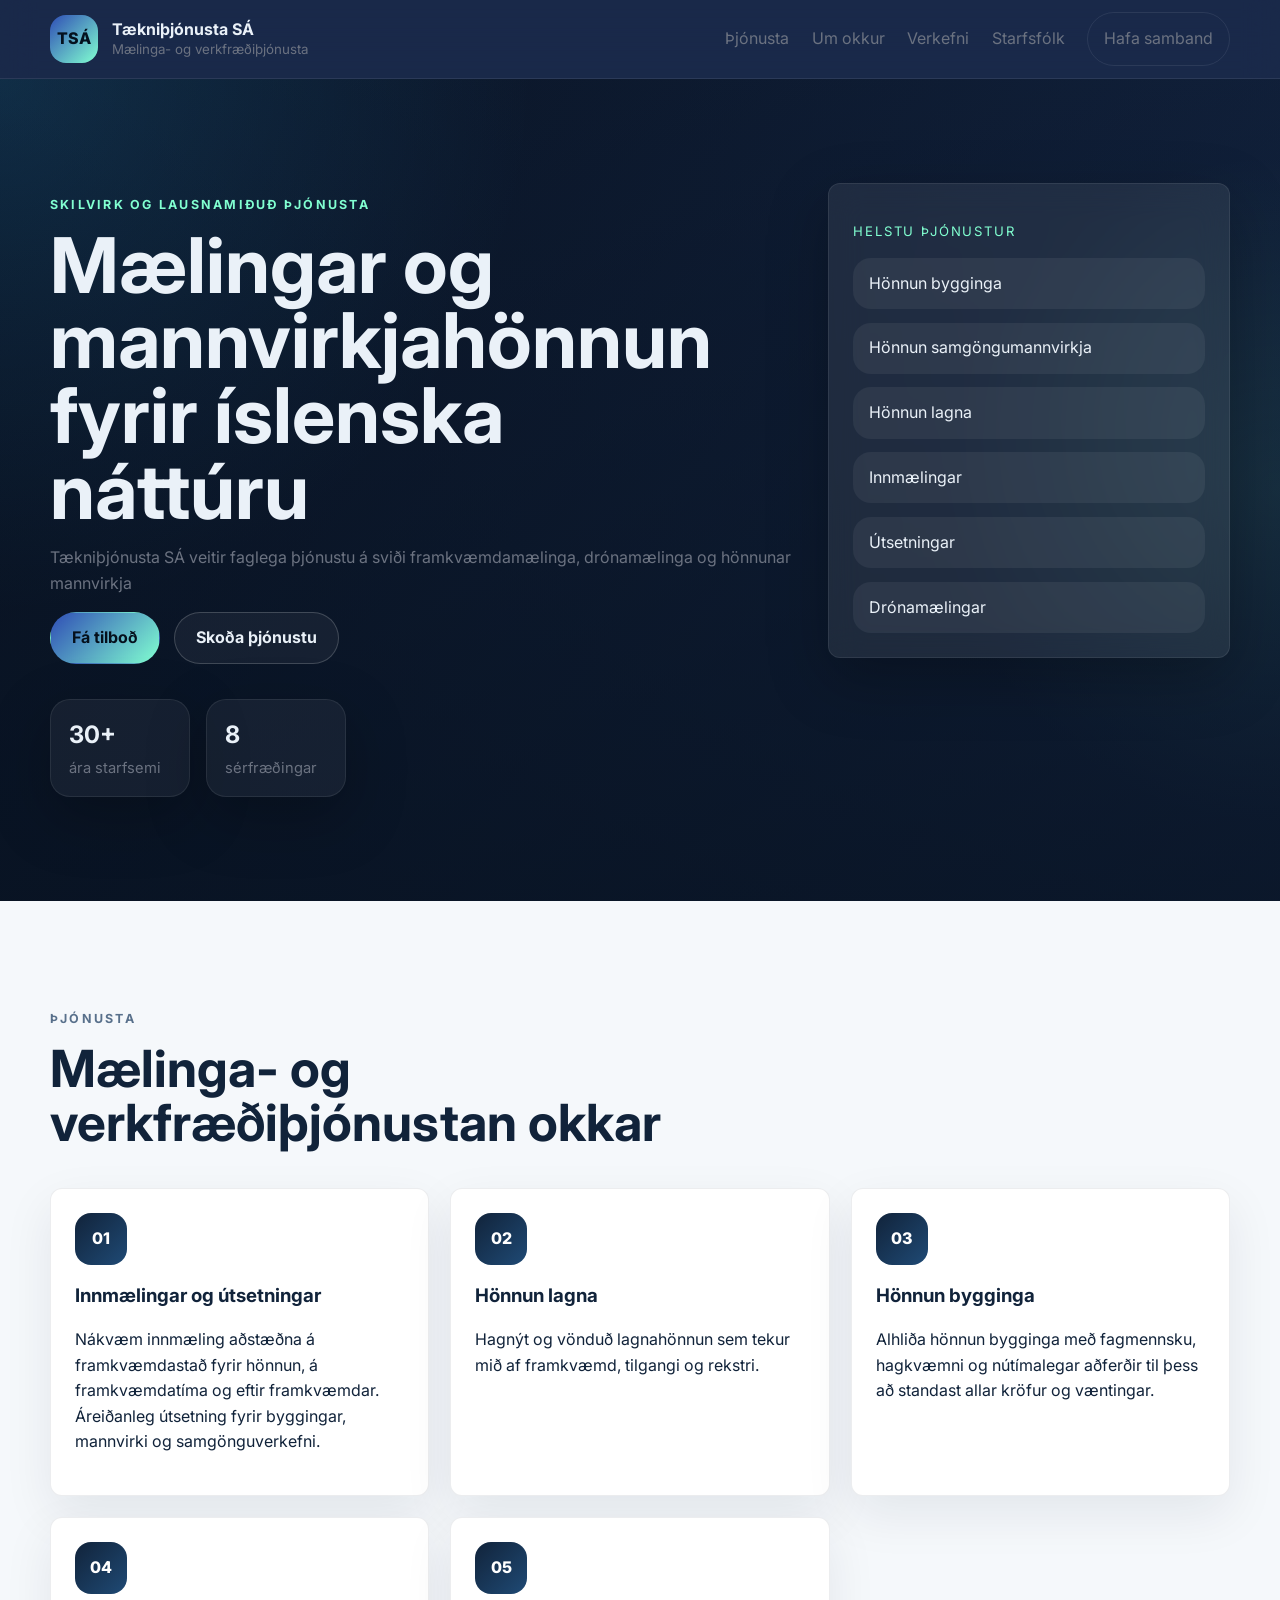
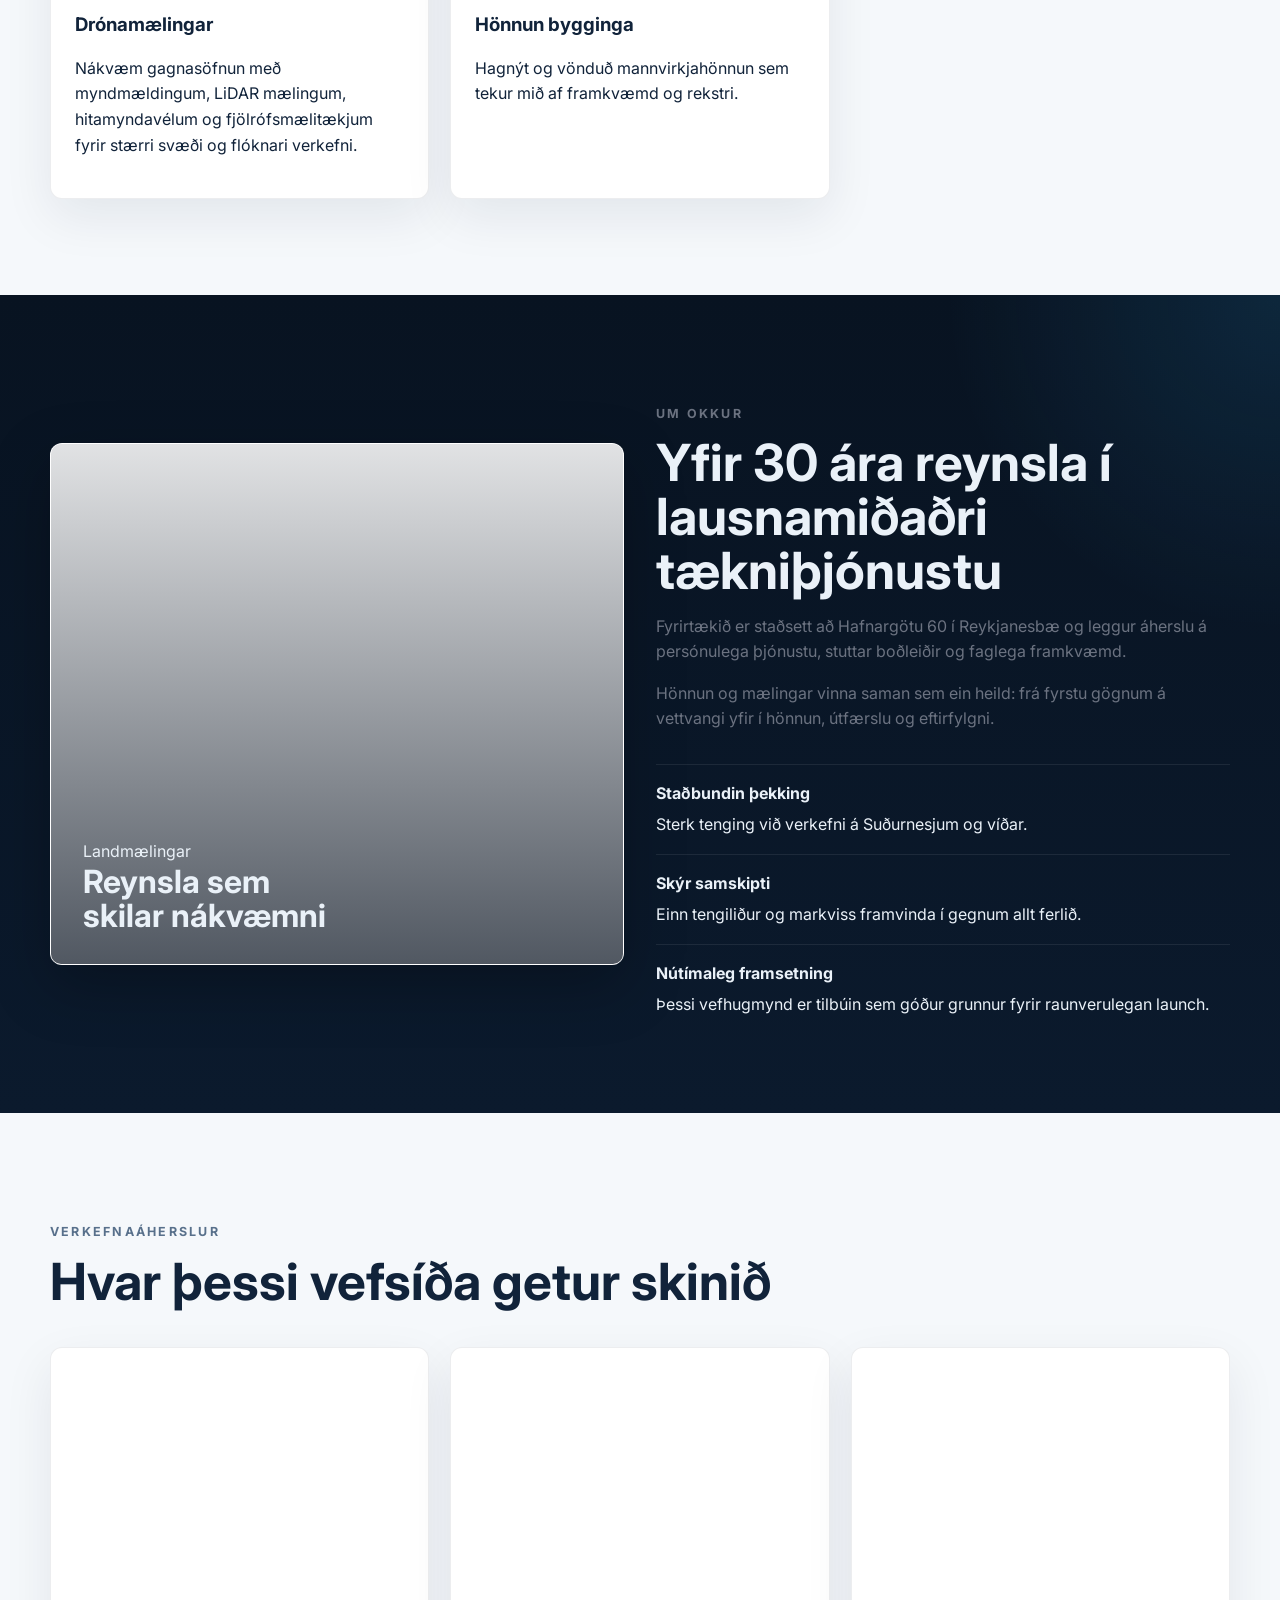
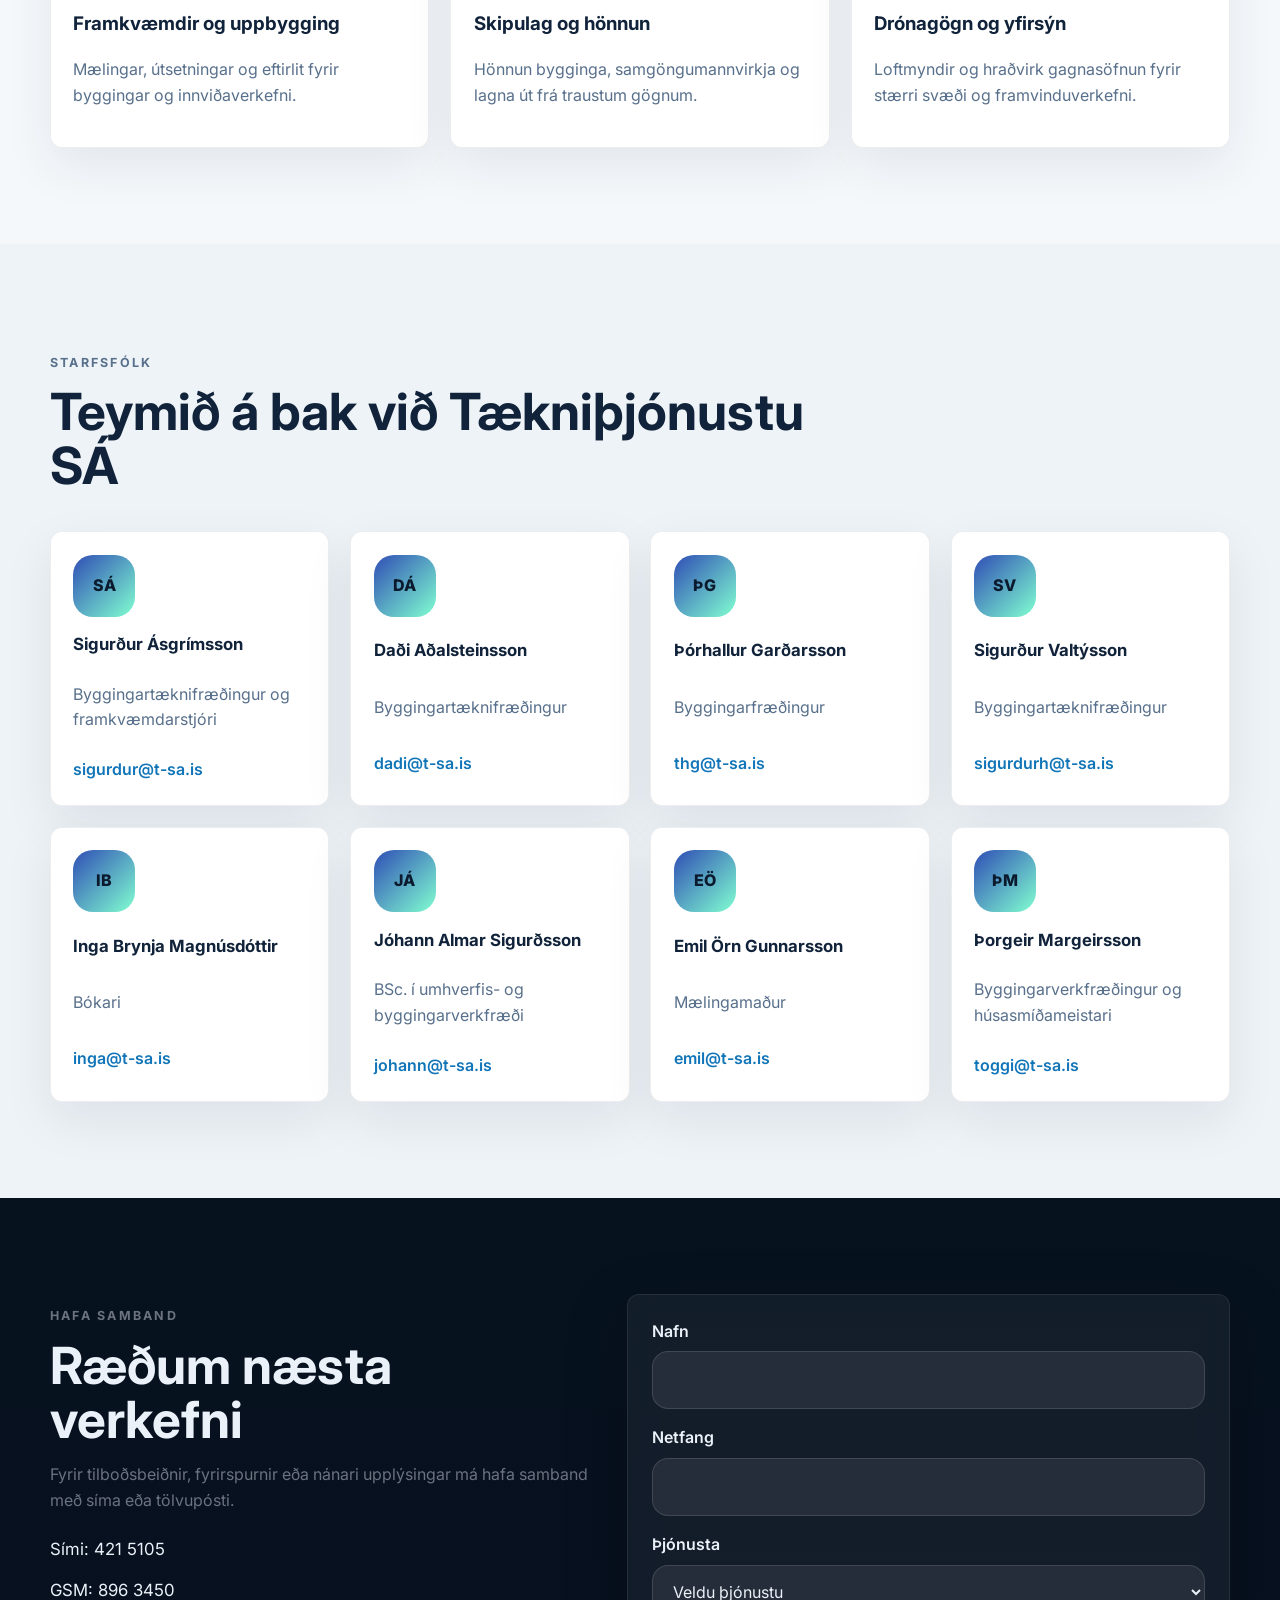
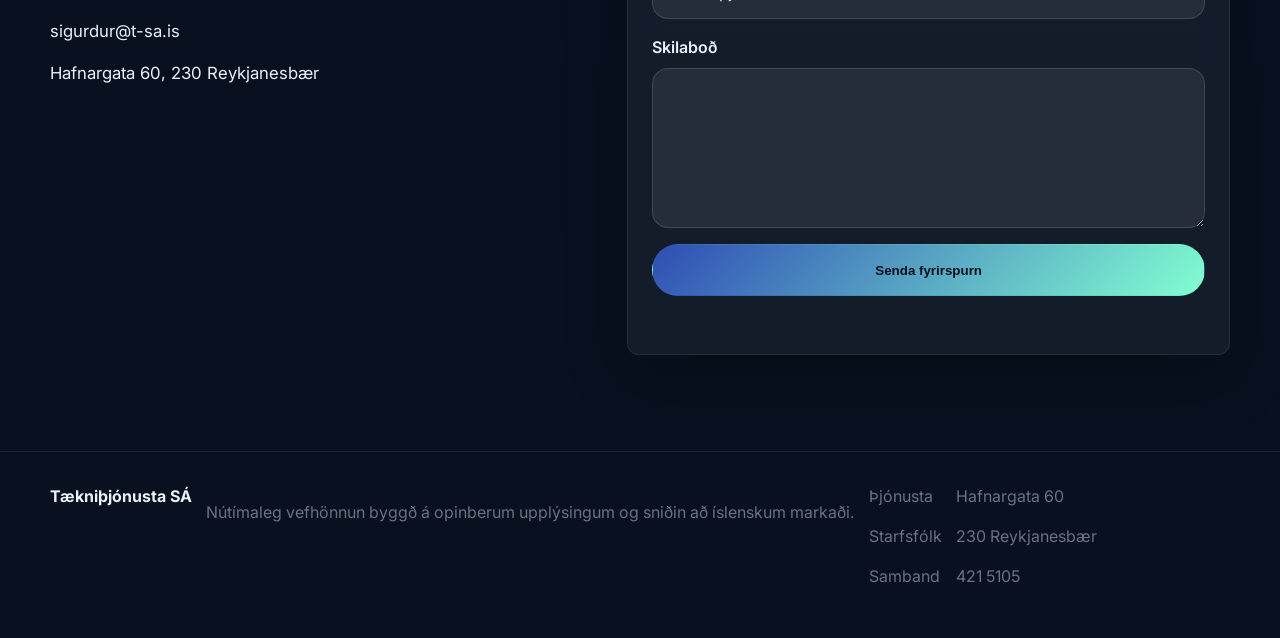
==== index.html @ 2b0d9938 "Add files via upload" ====
<!DOCTYPE html>
<html lang="is">
<head>
  <meta charset="UTF-8" />
  <meta name="viewport" content="width=device-width, initial-scale=1.0" />
  <meta name="description" content="Tækniþjónusta SÁ - Mælingar, hönnun mannvirkja og lausnamiðuð verkfræðiþjónusta í Reykjanesbæ." />
  <title>Tækniþjónusta SÁ | Mælingar og verkfræði</title>
  <link rel="preconnect" href="https://fonts.googleapis.com" />
  <link rel="preconnect" href="https://fonts.gstatic.com" crossorigin />
  <link href="https://fonts.googleapis.com/css2?family=Inter:wght@400;500;600;700;800&display=swap" rel="stylesheet" />
  <link rel="stylesheet" href="styles.css" />
</head>
<body>
  <header class="site-header" id="top">
    <div class="container nav-wrapper">
      <a href="#top" class="brand" aria-label="Tækniþjónusta SÁ heim">
        <span class="brand-mark">TSÁ</span>
        <span class="brand-text">
          <strong>Tækniþjónusta SÁ</strong>
          <small>Mælinga- og verkfræðiþjónusta</small>
        </span>
      </a>

      <button class="nav-toggle" id="navToggle" aria-label="Opna valmynd" aria-expanded="false">
        <span></span><span></span><span></span>
      </button>

      <nav class="site-nav" id="siteNav">
        <a href="#services">Þjónusta</a>
        <a href="#about">Um okkur</a>
        <a href="#projects">Verkefni</a>
        <a href="#team">Starfsfólk</a>
        <a href="#contact" class="nav-cta">Hafa samband</a>
      </nav>
    </div>
  </header>

  <main>
    <section class="hero">
      <div class="hero-overlay"></div>
      <div class="container hero-grid">
        <div class="hero-content reveal">
          <p class="eyebrow">Skilvirk og lausnamiðuð þjónusta</p>
          <h1>Mælingar og mannvirkjahönnun fyrir íslenska náttúru</h1>
          <p class="hero-text">
            Tækniþjónusta SÁ veitir faglega þjónustu á sviði framkvæmdamælinga,
            drónamælinga og hönnunar mannvirkja
          </p>
          <div class="hero-actions">
            <a href="#contact" class="btn btn-primary">Fá tilboð</a>
            <a href="#services" class="btn btn-secondary">Skoða þjónustu</a>
          </div>
          <div class="hero-stats">
            <article>
              <strong>30+</strong>
              <span>ára starfsemi</span>
            </article>
            <article>
              <strong>8</strong>
              <span>sérfræðingar</span>
            </article>
          </div>
        </div>

        <aside class="hero-panel reveal delay-1">
          <div class="glass-card">
            <p class="panel-label">Helstu þjónustur</p>
            <ul class="service-bullets">
              <li>Hönnun bygginga</li>
              <li>Hönnun samgöngumannvirkja</li>
              <li>Hönnun lagna</li>
              <li>Innmælingar</li>
              <li>Útsetningar</li>
              <li>Drónamælingar</li>
            </ul>
          </div>
        </aside>
      </div>
    </section>

    <section class="section section-light" id="services">
      <div class="container">
        <div class="section-heading reveal">
          <p class="eyebrow">Þjónusta</p>
          <h2>Mælinga- og verkfræðiþjónustan okkar</h2>
        </div>

        <div class="services-grid">
          <article class="card reveal">
            <div class="card-icon">01</div>
            <h3>Innmælingar og útsetningar</h3>
            <p>
              Nákvæm innmæling aðstæðna á framkvæmdastað fyrir hönnun, á framkvæmdatíma og eftir framkvæmdar. 
              Áreiðanleg útsetning fyrir byggingar, mannvirki og samgönguverkefni.
            </p>
          </article>
          <article class="card reveal delay-1">
            <div class="card-icon">02</div>
            <h3>Hönnun lagna</h3>
            <p>
              Hagnýt og vönduð lagnahönnun sem tekur mið af framkvæmd, tilgangi og rekstri. 
            </p>
          </article>
          <article class="card reveal delay-2">
            <div class="card-icon">03</div>
            <h3>Hönnun bygginga</h3>
            <p>
              Alhliða hönnun bygginga með fagmennsku, hagkvæmni og nútímalegar aðferðir til þess að standast allar kröfur og væntingar.
            </p>
          </article>
          <article class="card reveal">
            <div class="card-icon">04</div>
            <h3>Drónamælingar</h3>
            <p>
              Nákvæm gagnasöfnun með myndmældingum, LiDAR mælingum, hitamyndavélum og fjölrófsmælitækjum fyrir stærri svæði og flóknari verkefni.
            </p>
          </article>
          <article class="card reveal delay-1">
            <div class="card-icon">05</div>
            <h3>Hönnun bygginga</h3>
            <p>
              Hagnýt og vönduð mannvirkjahönnun sem tekur mið af framkvæmd og rekstri.
            </p>
          </article>
          
        </div>
      </div>
    </section>

    <section class="section section-dark" id="about">
      <div class="container two-col">
        <div class="media-card reveal">
          <div class="image-placeholder image-a">
            <div>
              <span>Landmælingar</span>
              <strong>Reynsla sem skilar nákvæmni</strong>
            </div>
          </div>
        </div>
        <div class="content-block reveal delay-1">
          <p class="eyebrow">Um okkur</p>
          <h2>Yfir 30 ára reynsla í lausnamiðaðri tækniþjónustu</h2>
          <p>
            Fyrirtækið er staðsett að Hafnargötu 60 í Reykjanesbæ og leggur áherslu á
            persónulega þjónustu, stuttar boðleiðir og faglega framkvæmd.
          </p>
          <p>
            Hönnun og mælingar vinna saman sem ein heild: frá fyrstu gögnum á vettvangi
            yfir í hönnun, útfærslu og eftirfylgni.
          </p>
          <div class="feature-list">
            <div>
              <strong>Staðbundin þekking</strong>
              <span>Sterk tenging við verkefni á Suðurnesjum og víðar.</span>
            </div>
            <div>
              <strong>Skýr samskipti</strong>
              <span>Einn tengiliður og markviss framvinda í gegnum allt ferlið.</span>
            </div>
            <div>
              <strong>Nútímaleg framsetning</strong>
              <span>Þessi vefhugmynd er tilbúin sem góður grunnur fyrir raunverulegan launch.</span>
            </div>
          </div>
        </div>
      </div>
    </section>

    <section class="section section-light" id="projects">
      <div class="container">
        <div class="section-heading reveal">
          <p class="eyebrow">Verkefnaáherslur</p>
          <h2>Hvar þessi vefsíða getur skinið</h2>
        </div>
        <div class="projects-grid">
          <article class="project-card reveal">
            <div class="project-image project-one"></div>
            <div class="project-copy">
              <h3>Framkvæmdir og uppbygging</h3>
              <p>Mælingar, útsetningar og eftirlit fyrir byggingar og innviðaverkefni.</p>
            </div>
          </article>
          <article class="project-card reveal delay-1">
            <div class="project-image project-two"></div>
            <div class="project-copy">
              <h3>Skipulag og hönnun</h3>
              <p>Hönnun bygginga, samgöngumannvirkja og lagna út frá traustum gögnum.</p>
            </div>
          </article>
          <article class="project-card reveal delay-2">
            <div class="project-image project-three"></div>
            <div class="project-copy">
              <h3>Drónagögn og yfirsýn</h3>
              <p>Loftmyndir og hraðvirk gagnasöfnun fyrir stærri svæði og framvinduverkefni.</p>
            </div>
          </article>
        </div>
      </div>
    </section>

    <section class="section section-light alt" id="team">
      <div class="container">
        <div class="section-heading reveal">
          <p class="eyebrow">Starfsfólk</p>
          <h2>Teymið á bak við Tækniþjónustu SÁ</h2>
        </div>

        <div class="team-grid">
          <article class="team-card reveal">
            <div class="avatar">SÁ</div>
            <h3>Sigurður Ásgrímsson</h3>
            <p>Byggingartæknifræðingur og framkvæmdarstjóri</p>
            <a href="mailto:sigurdur@t-sa.is">sigurdur@t-sa.is</a>
          </article>
          <article class="team-card reveal delay-1">
            <div class="avatar">DÁ</div>
            <h3>Daði Aðalsteinsson</h3>
            <p>Byggingartæknifræðingur</p>
            <a href="mailto:dadi@t-sa.is">dadi@t-sa.is</a>
          </article>
          <article class="team-card reveal delay-2">
            <div class="avatar">ÞG</div>
            <h3>Þórhallur Garðarsson</h3>
            <p>Byggingarfræðingur</p>
            <a href="mailto:thg@t-sa.is">thg@t-sa.is</a>
          </article>
          <article class="team-card reveal">
            <div class="avatar">SV</div>
            <h3>Sigurður Valtýsson</h3>
            <p>Byggingartæknifræðingur</p>
            <a href="mailto:sigurdurh@t-sa.is">sigurdurh@t-sa.is</a>
          </article>
          <article class="team-card reveal delay-1">
            <div class="avatar">IB</div>
            <h3>Inga Brynja Magnúsdóttir</h3>
            <p>Bókari</p>
            <a href="mailto:inga@t-sa.is">inga@t-sa.is</a>
          </article>
          <article class="team-card reveal delay-2">
            <div class="avatar">JÁ</div>
            <h3>Jóhann Almar Sigurðsson</h3>
            <p>BSc. í umhverfis- og byggingarverkfræði</p>
            <a href="mailto:johann@t-sa.is">johann@t-sa.is</a>
          </article>
          <article class="team-card reveal">
            <div class="avatar">EÖ</div>
            <h3>Emil Örn Gunnarsson</h3>
            <p>Mælingamaður</p>
            <a href="mailto:emil@t-sa.is">emil@t-sa.is</a>
          </article>
          <article class="team-card reveal delay-1">
            <div class="avatar">ÞM</div>
            <h3>Þorgeir Margeirsson</h3>
            <p>Byggingarverkfræðingur og húsasmíðameistari</p>
            <a href="mailto:toggi@t-sa.is">toggi@t-sa.is</a>
          </article>
        </div>
      </div>
    </section>

    <section class="section contact-section" id="contact">
      <div class="container contact-grid">
        <div class="contact-copy reveal">
          <p class="eyebrow">Hafa samband</p>
          <h2>Ræðum næsta verkefni</h2>
          <p>
            Fyrir tilboðsbeiðnir, fyrirspurnir eða nánari upplýsingar má hafa samband
            með síma eða tölvupósti.
          </p>
          <div class="contact-list">
            <a href="tel:+3544215105">Sími: 421 5105</a>
            <a href="tel:+3548963450">GSM: 896 3450</a>
            <a href="mailto:sigurdur@t-sa.is">sigurdur@t-sa.is</a>
            <span>Hafnargata 60, 230 Reykjanesbær</span>
          </div>
        </div>

        <form class="contact-form reveal delay-1" id="contactForm">
          <div class="field">
            <label for="name">Nafn</label>
            <input id="name" name="name" type="text" required />
          </div>
          <div class="field">
            <label for="email">Netfang</label>
            <input id="email" name="email" type="email" required />
          </div>
          <div class="field">
            <label for="service">Þjónusta</label>
            <select id="service" name="service">
              <option value="">Veldu þjónustu</option>
              <option>Mælingar</option>
              <option>Innmælingar</option>
              <option>Útsetningar</option>
              <option>Drónamælingar</option>
              <option>Hönnun mannvirkja</option>
            </select>
          </div>
          <div class="field field-full">
            <label for="message">Skilaboð</label>
            <textarea id="message" name="message" rows="5" required></textarea>
          </div>
          <button type="submit" class="btn btn-primary btn-full">Senda fyrirspurn</button>
          <p class="form-note" id="formMessage"></p>
        </form>
      </div>
    </section>
  </main>

  <footer class="site-footer">
    <div class="container footer-grid">
      <div>
        <strong>Tækniþjónusta SÁ</strong>
        <p>Nútímaleg vefhönnun byggð á opinberum upplýsingum og sniðin að íslenskum markaði.</p>
      </div>
      <div>
        <a href="#services">Þjónusta</a>
        <a href="#team">Starfsfólk</a>
        <a href="#contact">Samband</a>
      </div>
      <div>
        <span>Hafnargata 60</span>
        <span>230 Reykjanesbær</span>
        <span>421 5105</span>
      </div>
    </div>
  </footer>

  <script src="script.js"></script>
</body>
</html>
---- styles.css ----
:root {
  --bg: #5B7EE0;
  --bg-soft: #E8EEFF;      /* very light blue */
  --panel: #F4F7FF;   
  --text: #eaf1f8;
  --muted: #6B7280;;
  --line: rgba(255, 255, 255, 0.08);
  --accent: #35b7ff;
  --accent-2: #81ffd1;
  --white: #ffffff;
  --shadow: 0 20px 60px rgba(0, 0, 0, 0.25);
  --radius: 24px;
  --container: min(1180px, calc(100% - 2rem));
}

:root {
  --bg: #5B7EE0;
  --bg-soft: #E8EEFF;      /* very light blue */
  --panel: #F4F7FF;        /* almost white with blue tint */

  --primary: #5B7EE0;
  --primary-dark: #4666C9;
  --accent: #2F4DB5;

  --text-dark: #1A1A1A;
  --text-light: #FFFFFF;
  --text-muted: #6B7280;

  --border: #D6DEFF;

  --radius: 12px;
}



* { box-sizing: border-box; }
html { scroll-behavior: smooth; }
body {
  margin: 0;
  font-family: 'Inter', system-ui, sans-serif;
  color: var(--text);
  background: var(--bg);
  line-height: 1.6;
}
img { max-width: 100%; display: block; }
a { color: inherit; text-decoration: none; }
.container { width: var(--container); margin: 0 auto; }

.site-header {
  position: sticky;
  top: 0;
  z-index: 1000;
  backdrop-filter: blur(16px);
  background: rgba(7, 17, 31, 0.78);
  border-bottom: 1px solid var(--line);
}

.nav-wrapper {
  display: flex;
  align-items: center;
  justify-content: space-between;
  min-height: 78px;
  gap: 1rem;
}

.brand {
  display: flex;
  align-items: center;
  gap: 0.9rem;
}
.brand-mark {
  width: 48px;
  height: 48px;
  display: grid;
  place-items: center;
  border-radius: 16px;
  background: linear-gradient(135deg, var(--accent), var(--accent-2));
  color: #04111e;
  font-weight: 800;
}
.brand-text { display: flex; flex-direction: column; line-height: 1.1; }
.brand-text small { color: var(--muted); margin-top: 0.2rem; }

.site-nav {
  display: flex;
  align-items: center;
  gap: 1.4rem;
}
.site-nav a { color: var(--muted); transition: 0.25s ease; }
.site-nav a:hover,
.site-nav a.active { color: var(--white); }
.nav-cta {
  padding: 0.8rem 1rem;
  border-radius: 999px;
  border: 1px solid var(--line);
}

.nav-toggle {
  display: none;
  background: transparent;
  border: 0;
  width: 46px;
  height: 46px;
  padding: 0;
}
.nav-toggle span {
  display: block;
  height: 2px;
  margin: 7px 0;
  background: var(--white);
  border-radius: 999px;
}

.hero {
  position: relative;
  overflow: hidden;
  min-height: calc(100vh - 78px);
  display: flex;
  align-items: center;
  background:
    radial-gradient(circle at top left, rgba(53, 183, 255, 0.20), transparent 35%),
    radial-gradient(circle at right center, rgba(129, 255, 209, 0.15), transparent 25%),
    linear-gradient(120deg, rgba(3, 11, 21, 0.92), rgba(8, 24, 44, 0.84)),
    url('https://images.unsplash.com/photo-1504917595217-d4dc5ebe6122?auto=format&fit=crop&w=1400&q=80') center/cover;
}
.hero-overlay {
  position: absolute;
  inset: 0;
  background: linear-gradient(to top, rgba(7, 17, 31, 0.72), rgba(7, 17, 31, 0.2));
}
.hero-grid {
  position: relative;
  z-index: 1;
  display: grid;
  grid-template-columns: 1.3fr 0.7fr;
  gap: 2rem;
  padding: 5rem 0;
}
.hero-content h1 {
  font-size: clamp(2.7rem, 6vw, 5rem);
  line-height: 0.98;
  margin: 0 0 1rem;
  max-width: 10ch;
}
.eyebrow {
  display: inline-block;
  text-transform: uppercase;
  letter-spacing: 0.18em;
  font-size: 0.78rem;
  color: var(--accent-2);
  margin-bottom: 0.8rem;
  font-weight: 700;
}
.hero-text,
.section-heading p,
.content-block p,
.project-copy p,
.contact-copy p,
.team-card p { color: var(--muted); }
.hero-actions,
.contact-list,
.site-footer div { display: flex; flex-wrap: wrap; gap: 0.9rem; }
.btn {
  display: inline-flex;
  align-items: center;
  justify-content: center;
  min-height: 52px;
  padding: 0 1.3rem;
  border-radius: 999px;
  border: 1px solid transparent;
  font-weight: 700;
  transition: transform 0.2s ease, border-color 0.2s ease, background 0.2s ease;
}
.btn:hover { transform: translateY(-2px); }
.btn-primary {
  background: linear-gradient(135deg, var(--accent), var(--accent-2));
  color: #05101c;
}
.btn-secondary {
  border-color: rgba(255,255,255,0.18);
  background: rgba(255,255,255,0.05);
}
.btn-full { width: 100%; }

.hero-stats {
  display: flex;
  gap: 1rem;
  flex-wrap: wrap;
  margin-top: 2.2rem;
}
.hero-stats article,
.glass-card,
.card,
.team-card,
.project-card,
.contact-form,
.media-card {
  border: 1px solid var(--line);
  box-shadow: var(--shadow);
}
.hero-stats article {
  min-width: 140px;
  padding: 1rem 1.1rem;
  border-radius: 20px;
  background: rgba(255,255,255,0.05);
}
.hero-stats strong {
  display: block;
  font-size: 1.5rem;
}
.hero-stats span { color: var(--muted); font-size: 0.92rem; }

.glass-card {
  border-radius: var(--radius);
  background: rgba(255,255,255,0.08);
  padding: 1.5rem;
  backdrop-filter: blur(16px);
}
.panel-label {
  font-size: 0.82rem;
  text-transform: uppercase;
  letter-spacing: 0.14em;
  color: var(--accent-2);
  margin-bottom: 1rem;
}
.service-bullets {
  list-style: none;
  padding: 0;
  margin: 0;
  display: grid;
  gap: 0.85rem;
}
.service-bullets li {
  padding: 0.8rem 1rem;
  border-radius: 18px;
  background: rgba(255,255,255,0.06);
  color: var(--text);
}

.section { padding: 6rem 0; }
.section-light { background: #f5f8fb; color: #11233a; }
.section-light .eyebrow { color: #1175b8; }
.section-light .card,
.section-light .team-card,
.section-light .project-card,
.section-light .contact-form,
.section-light .media-card {
  border-color: rgba(17, 35, 58, 0.08);
  box-shadow: 0 18px 50px rgba(16, 29, 45, 0.08);
}
.section-light .section-heading p,
.section-light .content-block p,
.section-light .team-card p,
.section-light .project-copy p,
.section-light .contact-copy p,
.section-light .contact-list,
.section-light .feature-list span { color: #58708b; }
.section-heading { max-width: 760px; margin-bottom: 2.4rem; }
.section-heading h2,
.content-block h2,
.contact-copy h2 {
  font-size: clamp(2rem, 4vw, 3.4rem);
  line-height: 1.05;
  margin: 0 0 1rem;
}

.services-grid,
.team-grid,
.projects-grid {
  display: grid;
  gap: 1.3rem;
}
.services-grid { grid-template-columns: repeat(3, 1fr); }
.team-grid { grid-template-columns: repeat(4, 1fr); }
.projects-grid { grid-template-columns: repeat(3, 1fr); }

.card,
.team-card,
.project-card,
.contact-form,
.media-card {
  background: var(--white);
  border-radius: var(--radius);
}
.card {
  padding: 1.5rem;
}
.card h3 { margin-top: 1rem; margin-bottom: 0.6rem; }
.card-icon {
  width: 52px;
  height: 52px;
  display: grid;
  place-items: center;
  border-radius: 16px;
  background: linear-gradient(135deg, #11233a, #1f4a75);
  color: white;
  font-weight: 800;
}

.section-dark {
  background:
    radial-gradient(circle at top right, rgba(53, 183, 255, 0.12), transparent 22%),
    linear-gradient(180deg, #081321, #0b1a2d);
}
.two-col {
  display: grid;
  grid-template-columns: 1fr 1fr;
  gap: 2rem;
  align-items: center;
}
.media-card,
.image-placeholder {
  min-height: 520px;
}
.image-placeholder {
  border-radius: calc(var(--radius) - 2px);
  display: flex;
  align-items: end;
  padding: 2rem;
  background:
    linear-gradient(180deg, rgba(7,17,31,0.12), rgba(7,17,31,0.7)),
    url('https://images.unsplash.com/photo-1521207418485-99c705420785?auto=format&fit=crop&w=1200&q=80') center/cover;
}
.image-placeholder strong {
  display: block;
  font-size: 2rem;
  line-height: 1.05;
  max-width: 12ch;
}
.feature-list {
  display: grid;
  gap: 1rem;
  margin-top: 2rem;
}
.feature-list div {
  padding: 1rem 0 0;
  border-top: 1px solid var(--line);
}
.feature-list strong { display: block; margin-bottom: 0.35rem; }

.project-card { overflow: hidden; }
.project-image {
  min-height: 220px;
  background-size: cover;
  background-position: center;
}
.project-one { background-image: url('https://images.unsplash.com/photo-1504307651254-35680f356dfd?auto=format&fit=crop&w=1200&q=80'); }
.project-two { background-image: url('https://images.unsplash.com/photo-1518005020951-eccb494ad742?auto=format&fit=crop&w=1200&q=80'); }
.project-three { background-image: url('https://images.unsplash.com/photo-1473448912268-2022ce9509d8?auto=format&fit=crop&w=1200&q=80'); }
.project-copy { padding: 1.4rem; }

.alt { background: #eef3f7; }
.team-card {
  padding: 1.4rem;
  display: grid;
  gap: 0.5rem;
}
.avatar {
  width: 62px;
  height: 62px;
  display: grid;
  place-items: center;
  border-radius: 20px;
  font-weight: 800;
  color: #0b1a2d;
  background: linear-gradient(135deg, var(--accent), var(--accent-2));
}
.team-card h3 { margin: 0.4rem 0 0; font-size: 1.05rem; }
.team-card a { color: #1175b8; font-weight: 600; }

.contact-section {
  background:
    linear-gradient(180deg, rgba(7,17,31,0.96), rgba(7,17,31,1)),
    #07111f;
}
.contact-grid {
  display: grid;
  grid-template-columns: 0.95fr 1.05fr;
  gap: 2rem;
  align-items: start;
}
.contact-list {
  flex-direction: column;
  margin-top: 1.4rem;
}
.contact-list a,
.contact-list span { color: var(--text); font-size: 1.05rem; }
.contact-form {
  padding: 1.5rem;
  background: rgba(255,255,255,0.05);
  backdrop-filter: blur(12px);
}
.field {
  display: grid;
  gap: 0.45rem;
  margin-bottom: 1rem;
}
.field-full { grid-column: 1 / -1; }
label { font-weight: 600; }
input, select, textarea {
  width: 100%;
  border: 1px solid rgba(255,255,255,0.12);
  background: rgba(255,255,255,0.08);
  color: var(--text);
  border-radius: 16px;
  padding: 0.95rem 1rem;
  font: inherit;
}
textarea { resize: vertical; }
.form-note { margin: 0.9rem 0 0; color: var(--accent-2); min-height: 1.2rem; }

.site-footer {
  padding: 2rem 0 3rem;
  border-top: 1px solid var(--line);
  background: #07111f;
}
.footer-grid {
  display: grid;
  grid-template-columns: 1.3fr 0.7fr 0.7fr;
  gap: 1.5rem;
}
.site-footer p,
.site-footer span,
.site-footer a { color: var(--muted); }
.site-footer strong { display: inline-block; margin-bottom: 0.7rem; }
.site-footer div:nth-child(2),
.site-footer div:nth-child(3) { flex-direction: column; }

.reveal {
  opacity: 0;
  transform: translateY(24px);
  transition: opacity 0.7s ease, transform 0.7s ease;
}
.reveal.visible {
  opacity: 1;
  transform: translateY(0);
}
.delay-1 { transition-delay: 0.1s; }
.delay-2 { transition-delay: 0.2s; }

@media (max-width: 1080px) {
  .services-grid,
  .projects-grid { grid-template-columns: repeat(2, 1fr); }
  .team-grid { grid-template-columns: repeat(3, 1fr); }
  .hero-grid,
  .two-col,
  .contact-grid,
  .footer-grid { grid-template-columns: 1fr; }
}

@media (max-width: 760px) {
  .nav-toggle { display: block; }
  .site-nav {
    position: absolute;
    top: calc(100% + 1px);
    right: 1rem;
    left: 1rem;
    display: none;
    flex-direction: column;
    align-items: stretch;
    padding: 1rem;
    background: rgba(7,17,31,0.98);
    border: 1px solid var(--line);
    border-radius: 20px;
  }
  .site-nav.open { display: flex; }
  .services-grid,
  .team-grid,
  .projects-grid { grid-template-columns: 1fr; }
  .hero-content h1 { max-width: 12ch; }
  .section { padding: 4.5rem 0; }
  .image-placeholder,
  .media-card { min-height: 360px; }
}
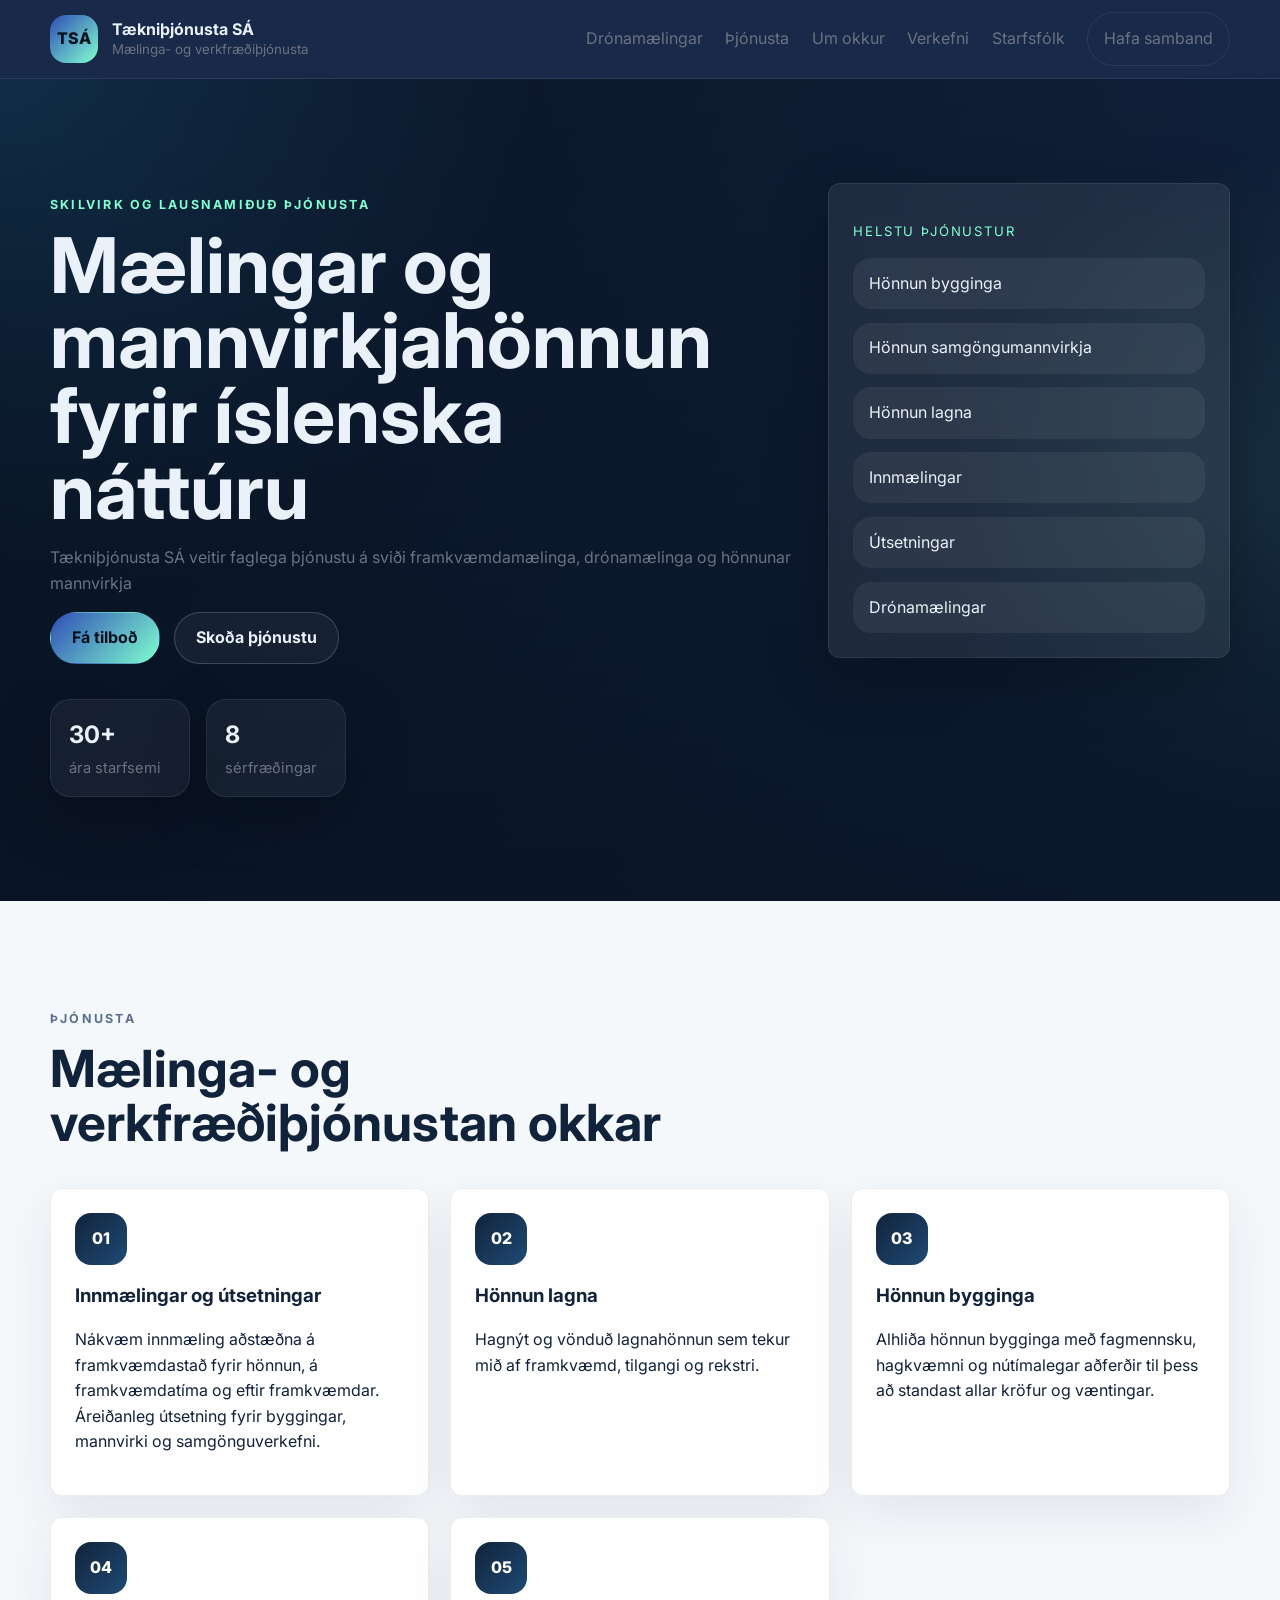
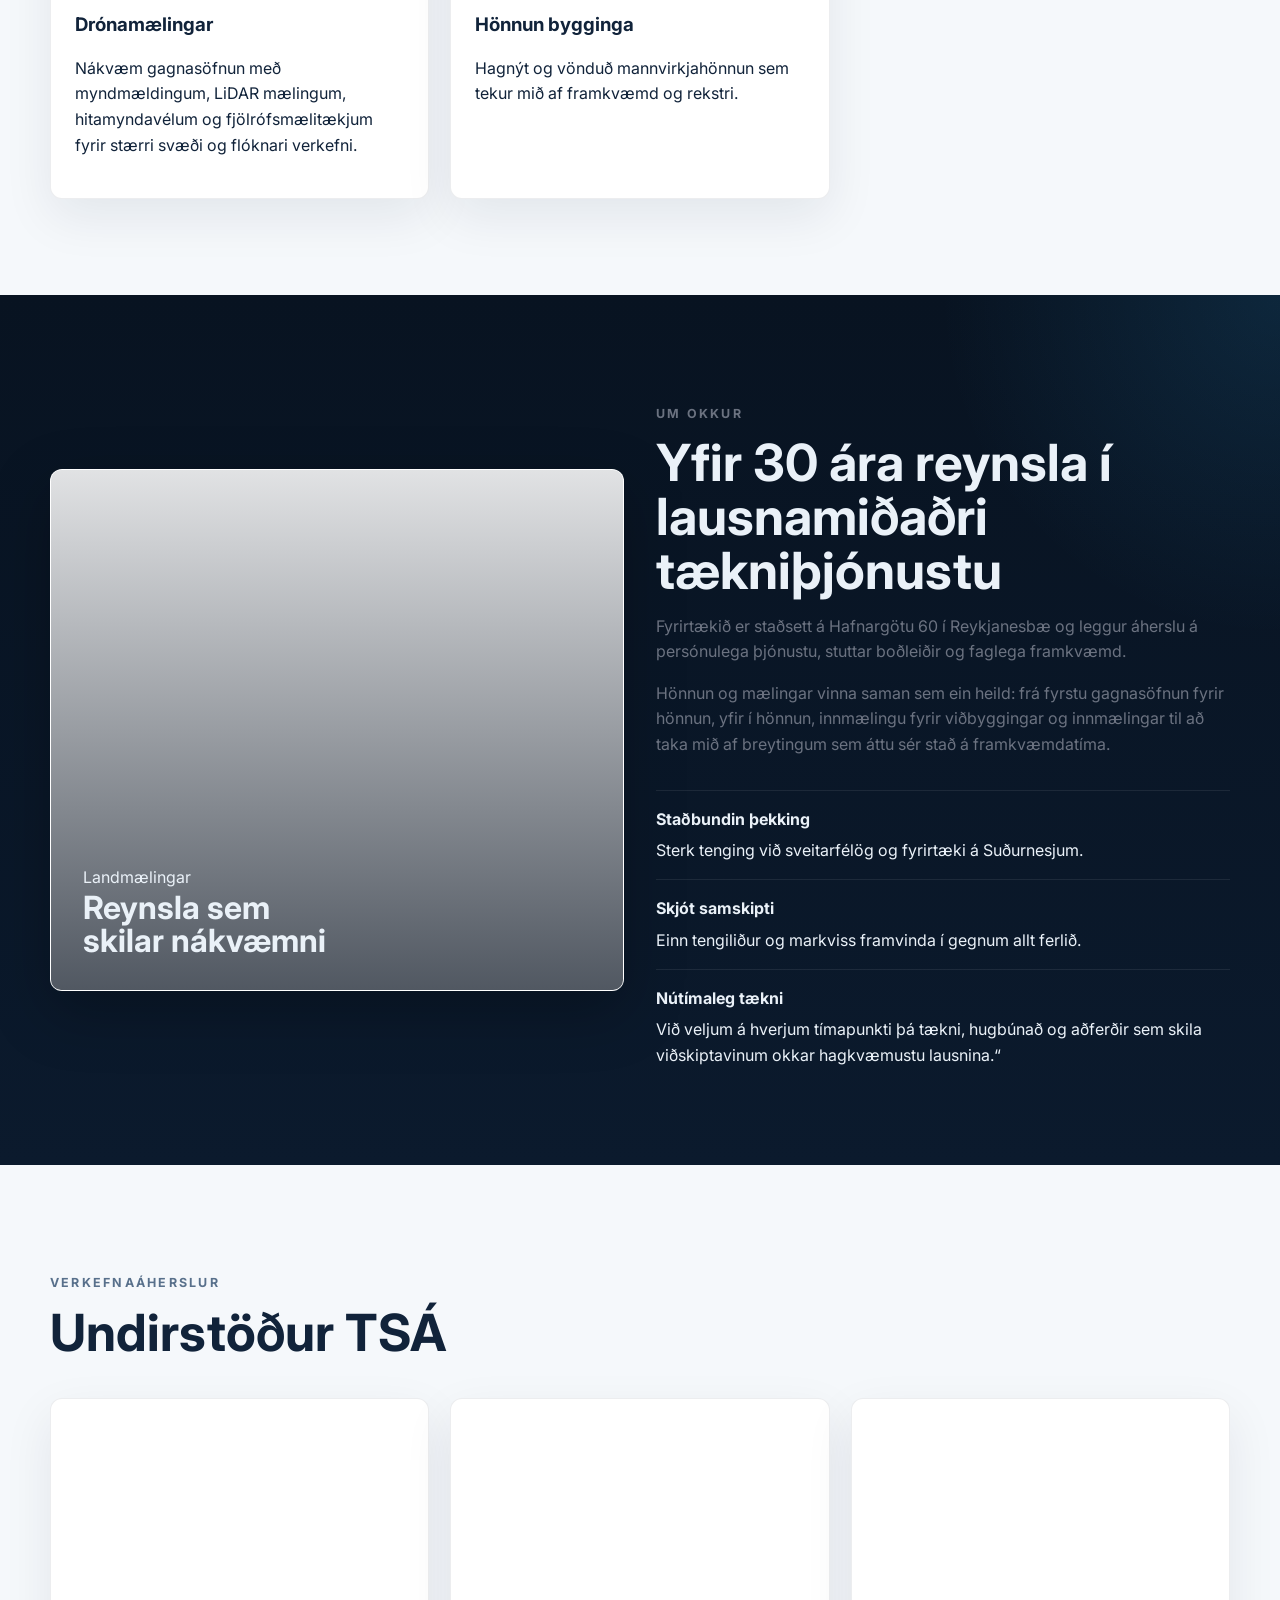
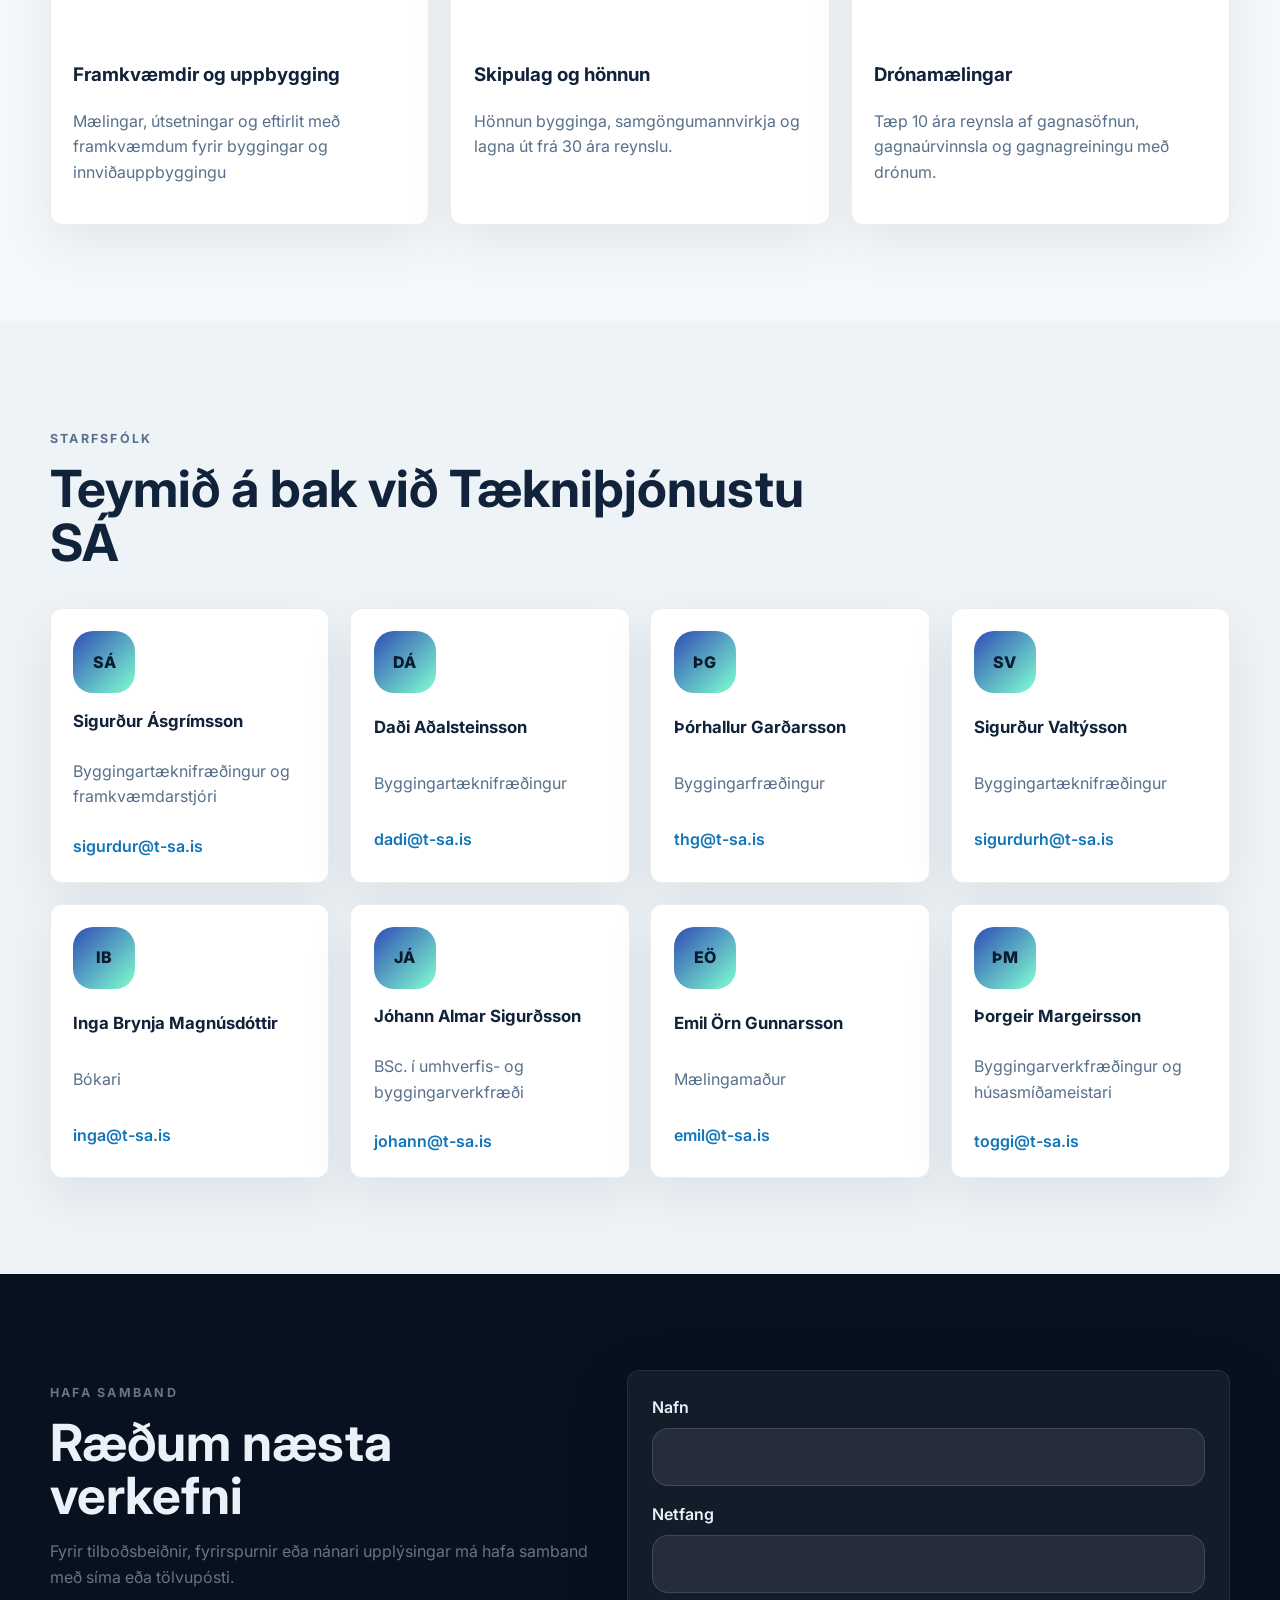
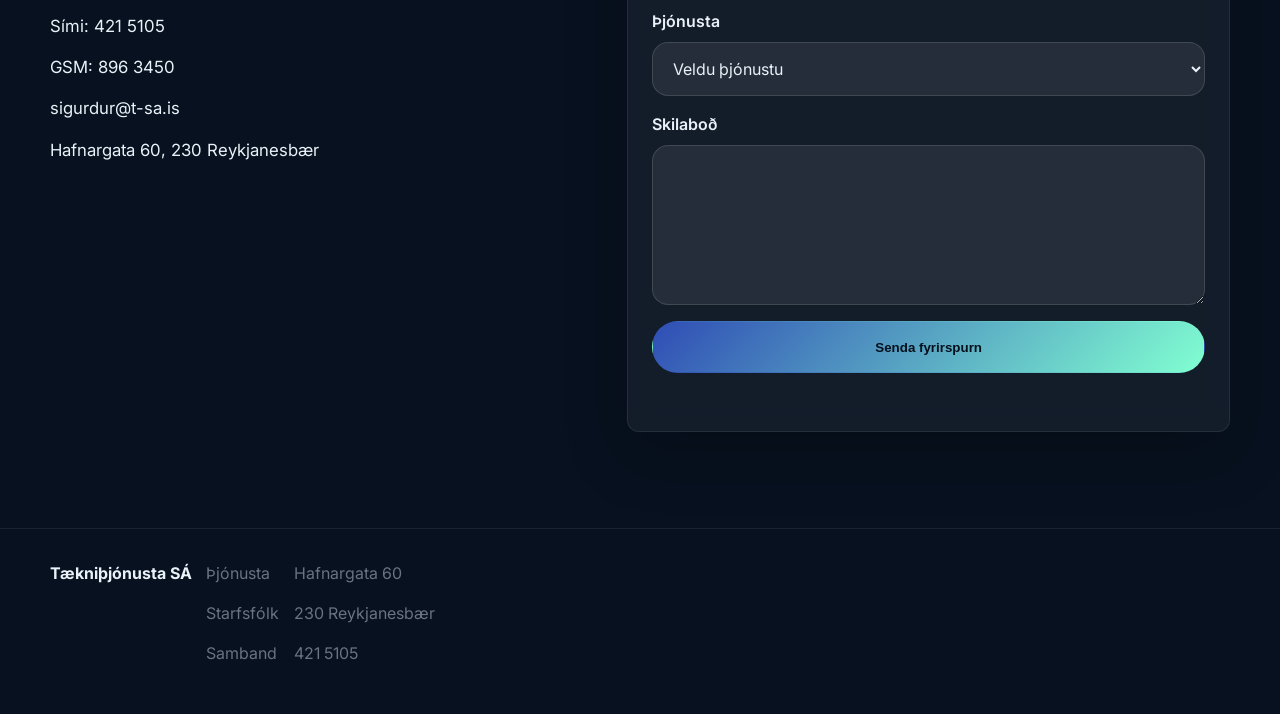
==== commit 0bb9c309: "Add files via upload" ====
--- a/index.html
+++ b/index.html
@@ -26,6 +26,7 @@
       </button>
 
       <nav class="site-nav" id="siteNav">
+        <a href="dronamaelingar.html">Drónamælingar</a>
         <a href="#services">Þjónusta</a>
         <a href="#about">Um okkur</a>
         <a href="#projects">Verkefni</a>
@@ -71,7 +72,7 @@
               <li>Hönnun lagna</li>
               <li>Innmælingar</li>
               <li>Útsetningar</li>
-              <li>Drónamælingar</li>
+              <li><a href="dronamaelingar.html">Drónamælingar</a></li>
             </ul>
           </div>
         </aside>
@@ -141,25 +142,27 @@
           <p class="eyebrow">Um okkur</p>
           <h2>Yfir 30 ára reynsla í lausnamiðaðri tækniþjónustu</h2>
           <p>
-            Fyrirtækið er staðsett að Hafnargötu 60 í Reykjanesbæ og leggur áherslu á
-            persónulega þjónustu, stuttar boðleiðir og faglega framkvæmd.
+            Fyrirtækið er staðsett á Hafnargötu 60 í Reykjanesbæ og leggur áherslu á
+            persónulega þjónustu, stuttar boðleiðir og faglega framkvæmd. 
           </p>
           <p>
-            Hönnun og mælingar vinna saman sem ein heild: frá fyrstu gögnum á vettvangi
-            yfir í hönnun, útfærslu og eftirfylgni.
+            Hönnun og mælingar vinna saman sem ein heild: frá fyrstu gagnasöfnun fyrir hönnun,
+            yfir í hönnun, innmælingu fyrir viðbyggingar og innmælingar til að taka mið af breytingum sem áttu sér stað á framkvæmdatíma.
           </p>
           <div class="feature-list">
             <div>
               <strong>Staðbundin þekking</strong>
-              <span>Sterk tenging við verkefni á Suðurnesjum og víðar.</span>
+              <span>Sterk tenging við sveitarfélög og fyrirtæki á Suðurnesjum.</span>
             </div>
             <div>
-              <strong>Skýr samskipti</strong>
+              <strong>Skjót samskipti</strong>
               <span>Einn tengiliður og markviss framvinda í gegnum allt ferlið.</span>
             </div>
             <div>
-              <strong>Nútímaleg framsetning</strong>
-              <span>Þessi vefhugmynd er tilbúin sem góður grunnur fyrir raunverulegan launch.</span>
+              <strong>Nútímaleg tækni</strong>
+              <span>
+                Við veljum á hverjum tímapunkti þá tækni, hugbúnað og aðferðir sem skila viðskiptavinum okkar hagkvæmustu lausnina.“
+              </span>
             </div>
           </div>
         </div>
@@ -170,28 +173,28 @@
       <div class="container">
         <div class="section-heading reveal">
           <p class="eyebrow">Verkefnaáherslur</p>
-          <h2>Hvar þessi vefsíða getur skinið</h2>
+          <h2>Undirstöður TSÁ</h2>
         </div>
         <div class="projects-grid">
           <article class="project-card reveal">
             <div class="project-image project-one"></div>
             <div class="project-copy">
               <h3>Framkvæmdir og uppbygging</h3>
-              <p>Mælingar, útsetningar og eftirlit fyrir byggingar og innviðaverkefni.</p>
+              <p>Mælingar, útsetningar og eftirlit með framkvæmdum fyrir byggingar og innviðauppbyggingu</p>
             </div>
           </article>
           <article class="project-card reveal delay-1">
             <div class="project-image project-two"></div>
             <div class="project-copy">
               <h3>Skipulag og hönnun</h3>
-              <p>Hönnun bygginga, samgöngumannvirkja og lagna út frá traustum gögnum.</p>
+              <p>Hönnun bygginga, samgöngumannvirkja og lagna út frá 30 ára reynslu.</p>
             </div>
           </article>
           <article class="project-card reveal delay-2">
             <div class="project-image project-three"></div>
             <div class="project-copy">
-              <h3>Drónagögn og yfirsýn</h3>
-              <p>Loftmyndir og hraðvirk gagnasöfnun fyrir stærri svæði og framvinduverkefni.</p>
+              <h3>Drónamælingar</h3>
+              <p>Tæp 10 ára reynsla af gagnasöfnun, gagnaúrvinnsla og gagnagreiningu með drónum.</p>
             </div>
           </article>
         </div>
@@ -310,7 +313,6 @@
     <div class="container footer-grid">
       <div>
         <strong>Tækniþjónusta SÁ</strong>
-        <p>Nútímaleg vefhönnun byggð á opinberum upplýsingum og sniðin að íslenskum markaði.</p>
       </div>
       <div>
         <a href="#services">Þjónusta</a>
--- a/styles.css
+++ b/styles.css
@@ -86,9 +86,17 @@
   align-items: center;
   gap: 1.4rem;
 }
-.site-nav a { color: var(--muted); transition: 0.25s ease; }
+.site-nav a {
+  color: var(--muted);
+  transition: 0.25s ease;
+}
+
 .site-nav a:hover,
-.site-nav a.active { color: var(--white); }
+.site-nav a.active {
+  color: var(--white);
+  font-weight: 600;
+  opacity: 1;
+}
 .nav-cta {
   padding: 0.8rem 1rem;
   border-radius: 999px;
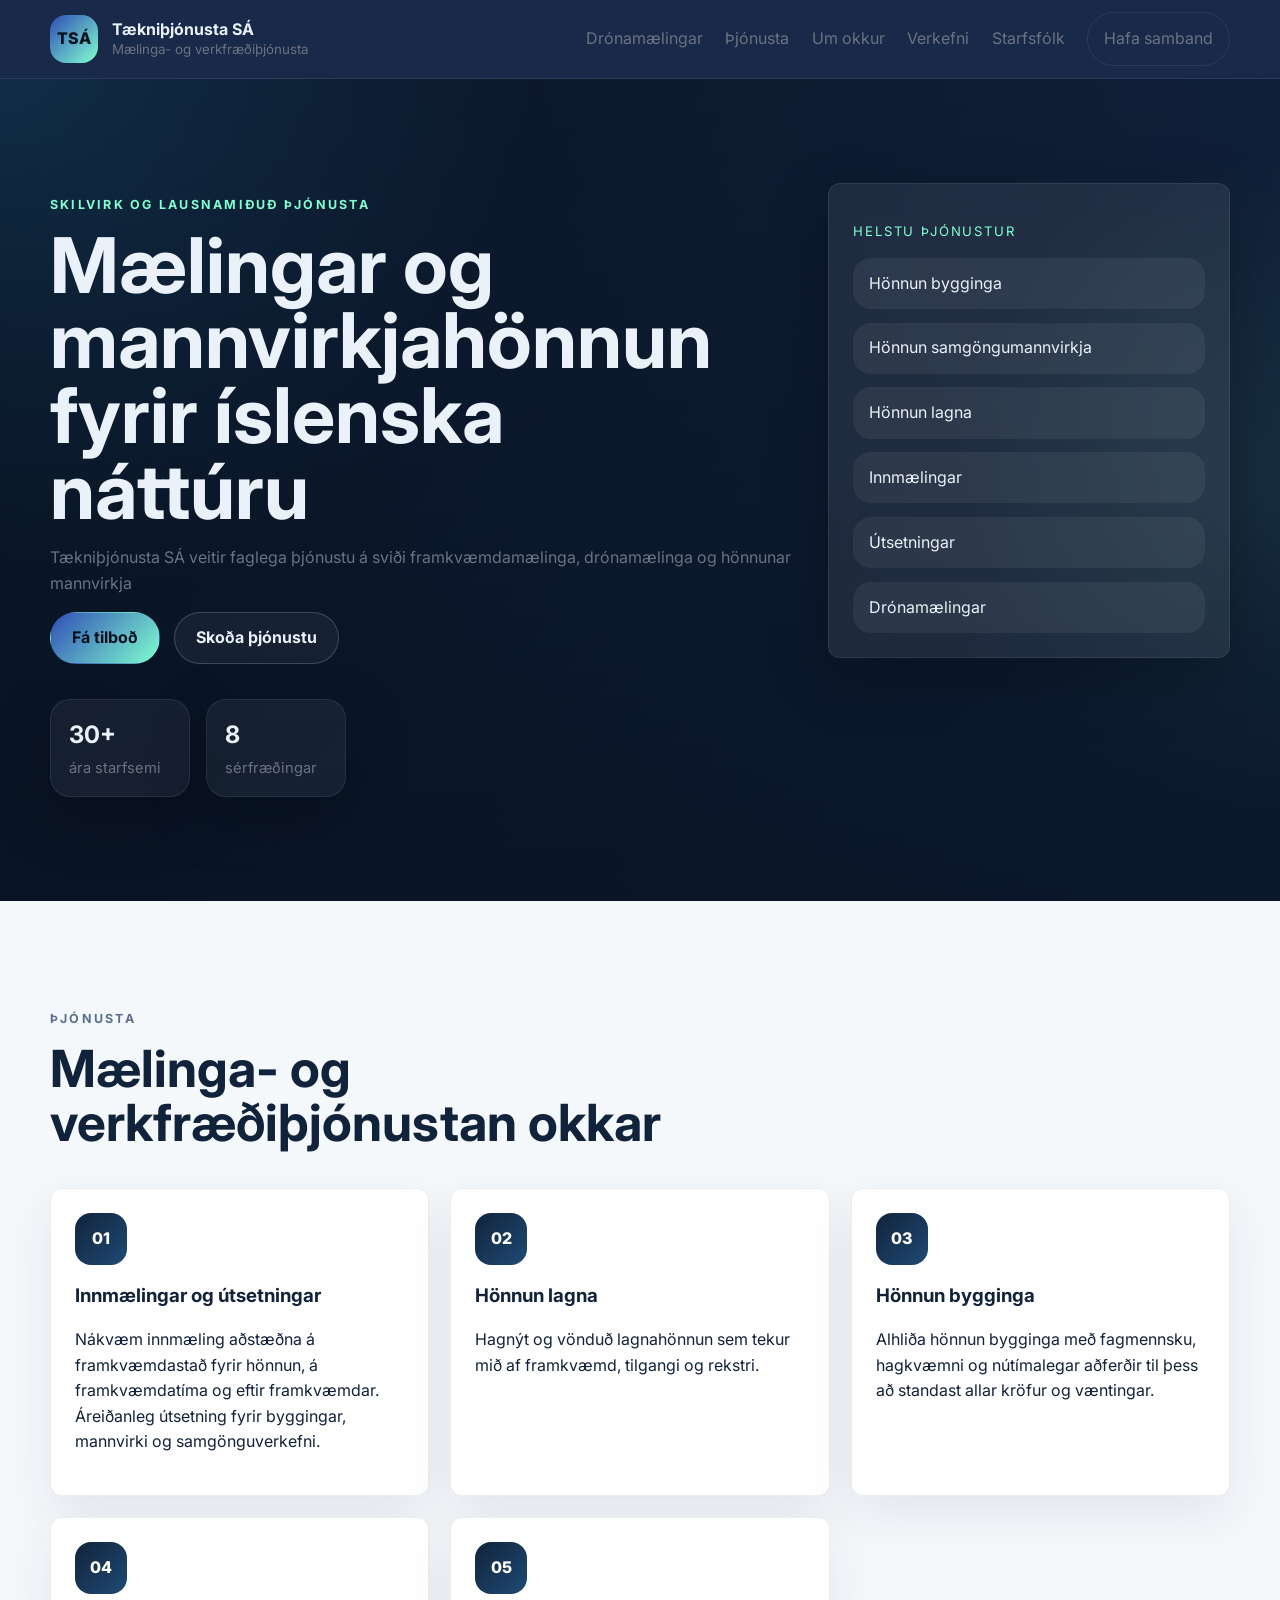
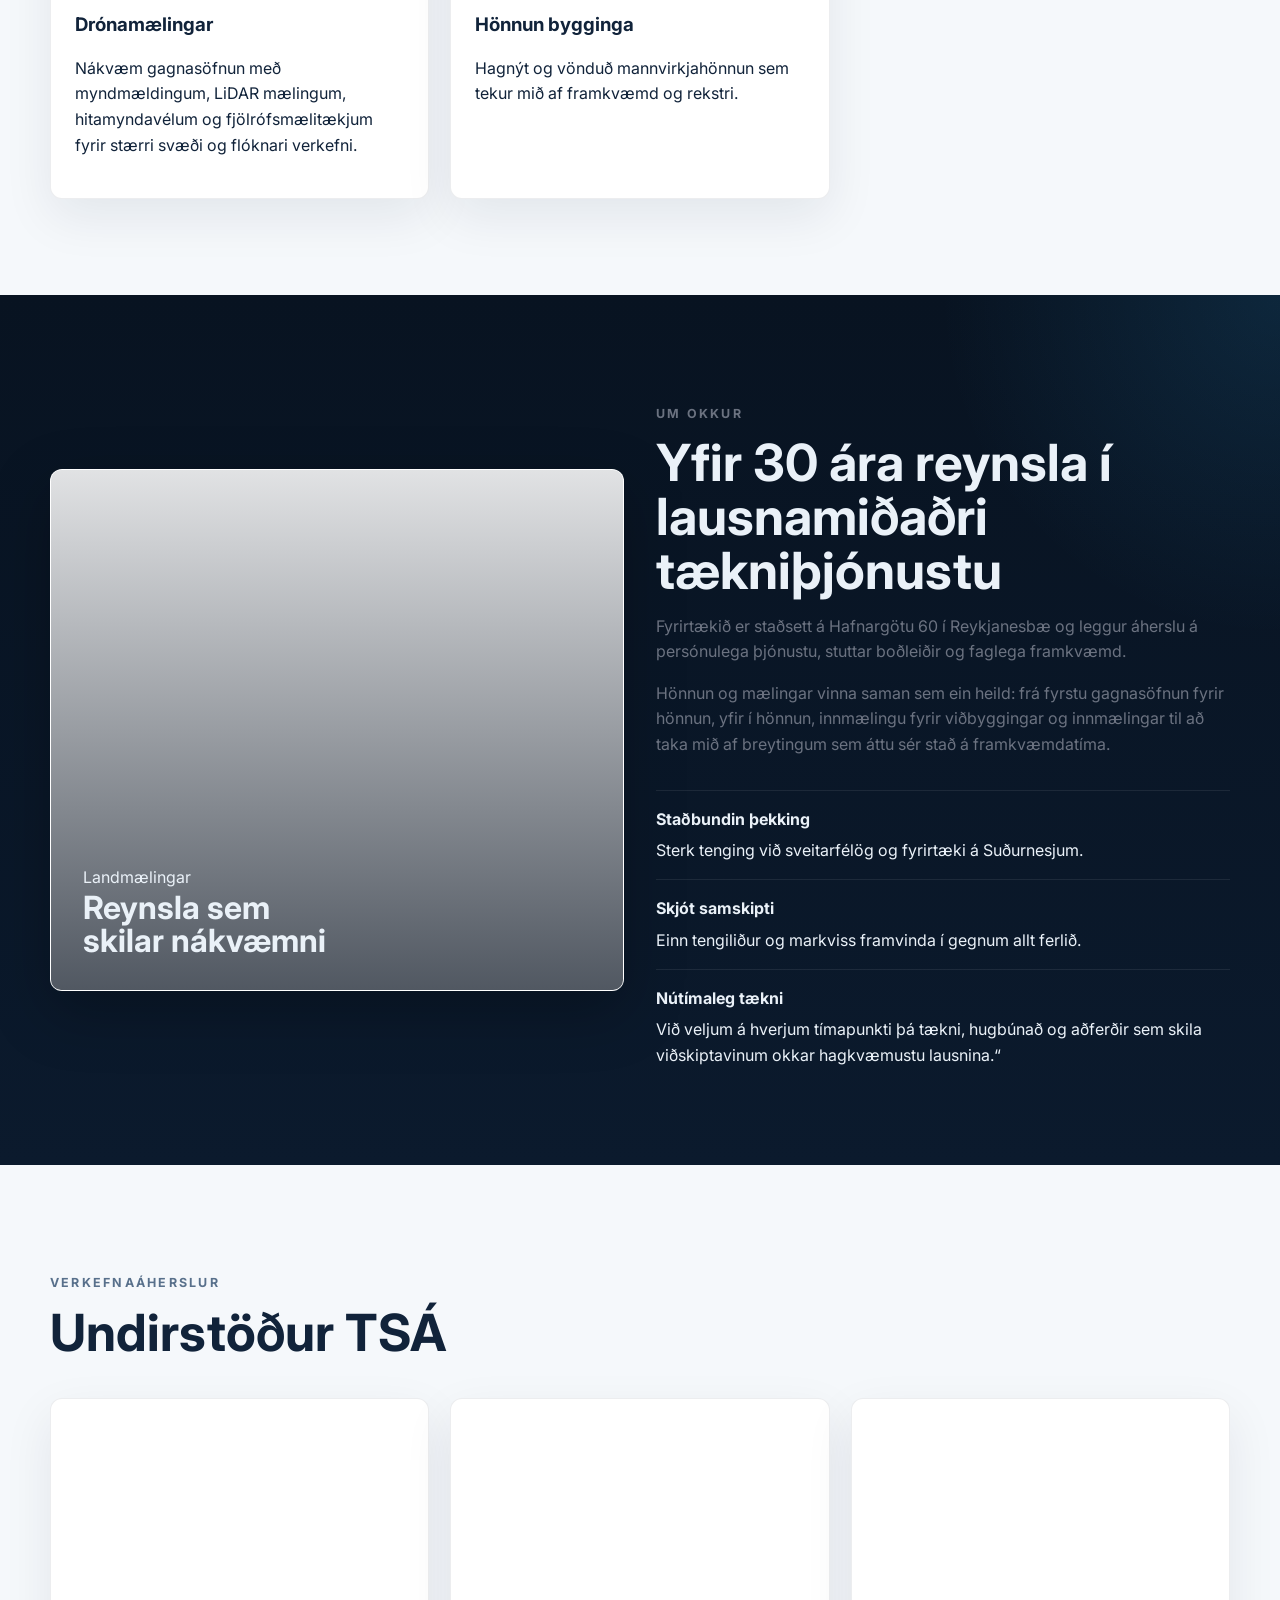
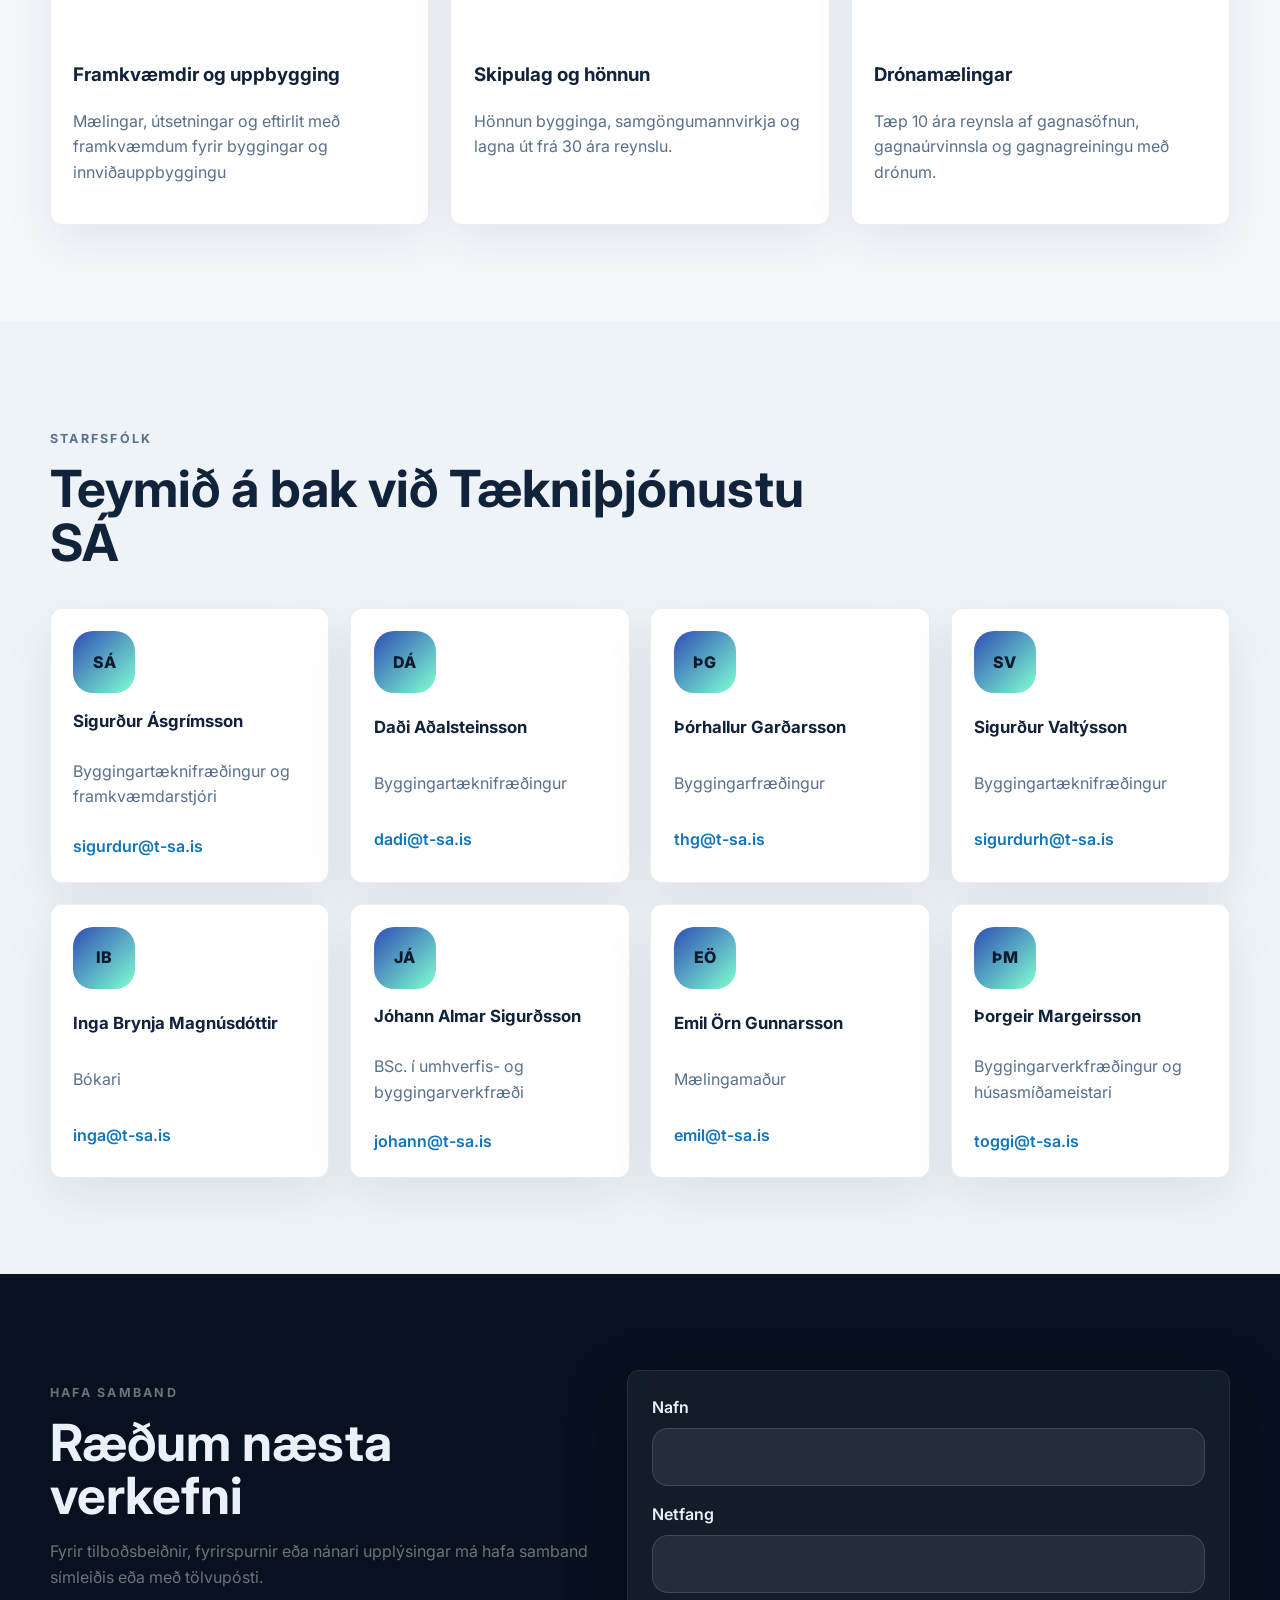
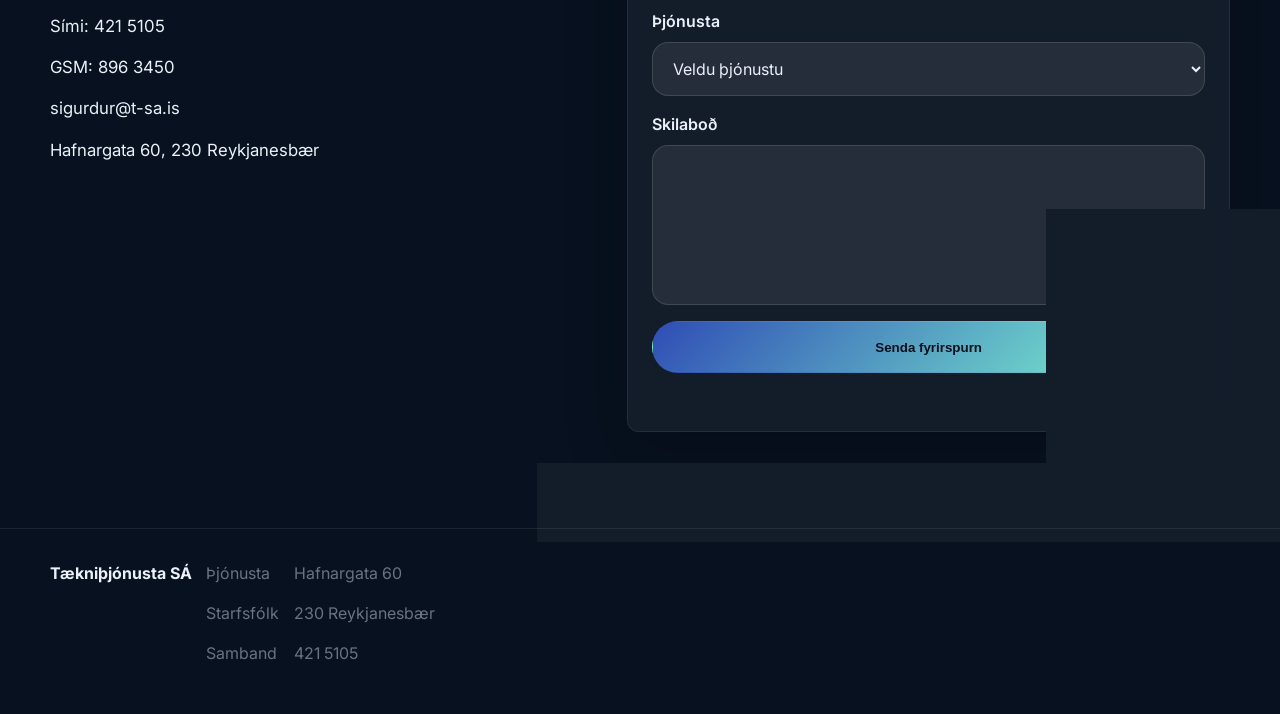
==== commit 60bfb031: "Add files via upload" ====
--- a/index.html
+++ b/index.html
@@ -268,7 +268,7 @@
           <h2>Ræðum næsta verkefni</h2>
           <p>
             Fyrir tilboðsbeiðnir, fyrirspurnir eða nánari upplýsingar má hafa samband
-            með síma eða tölvupósti.
+            símleiðis eða með tölvupósti.
           </p>
           <div class="contact-list">
             <a href="tel:+3544215105">Sími: 421 5105</a>
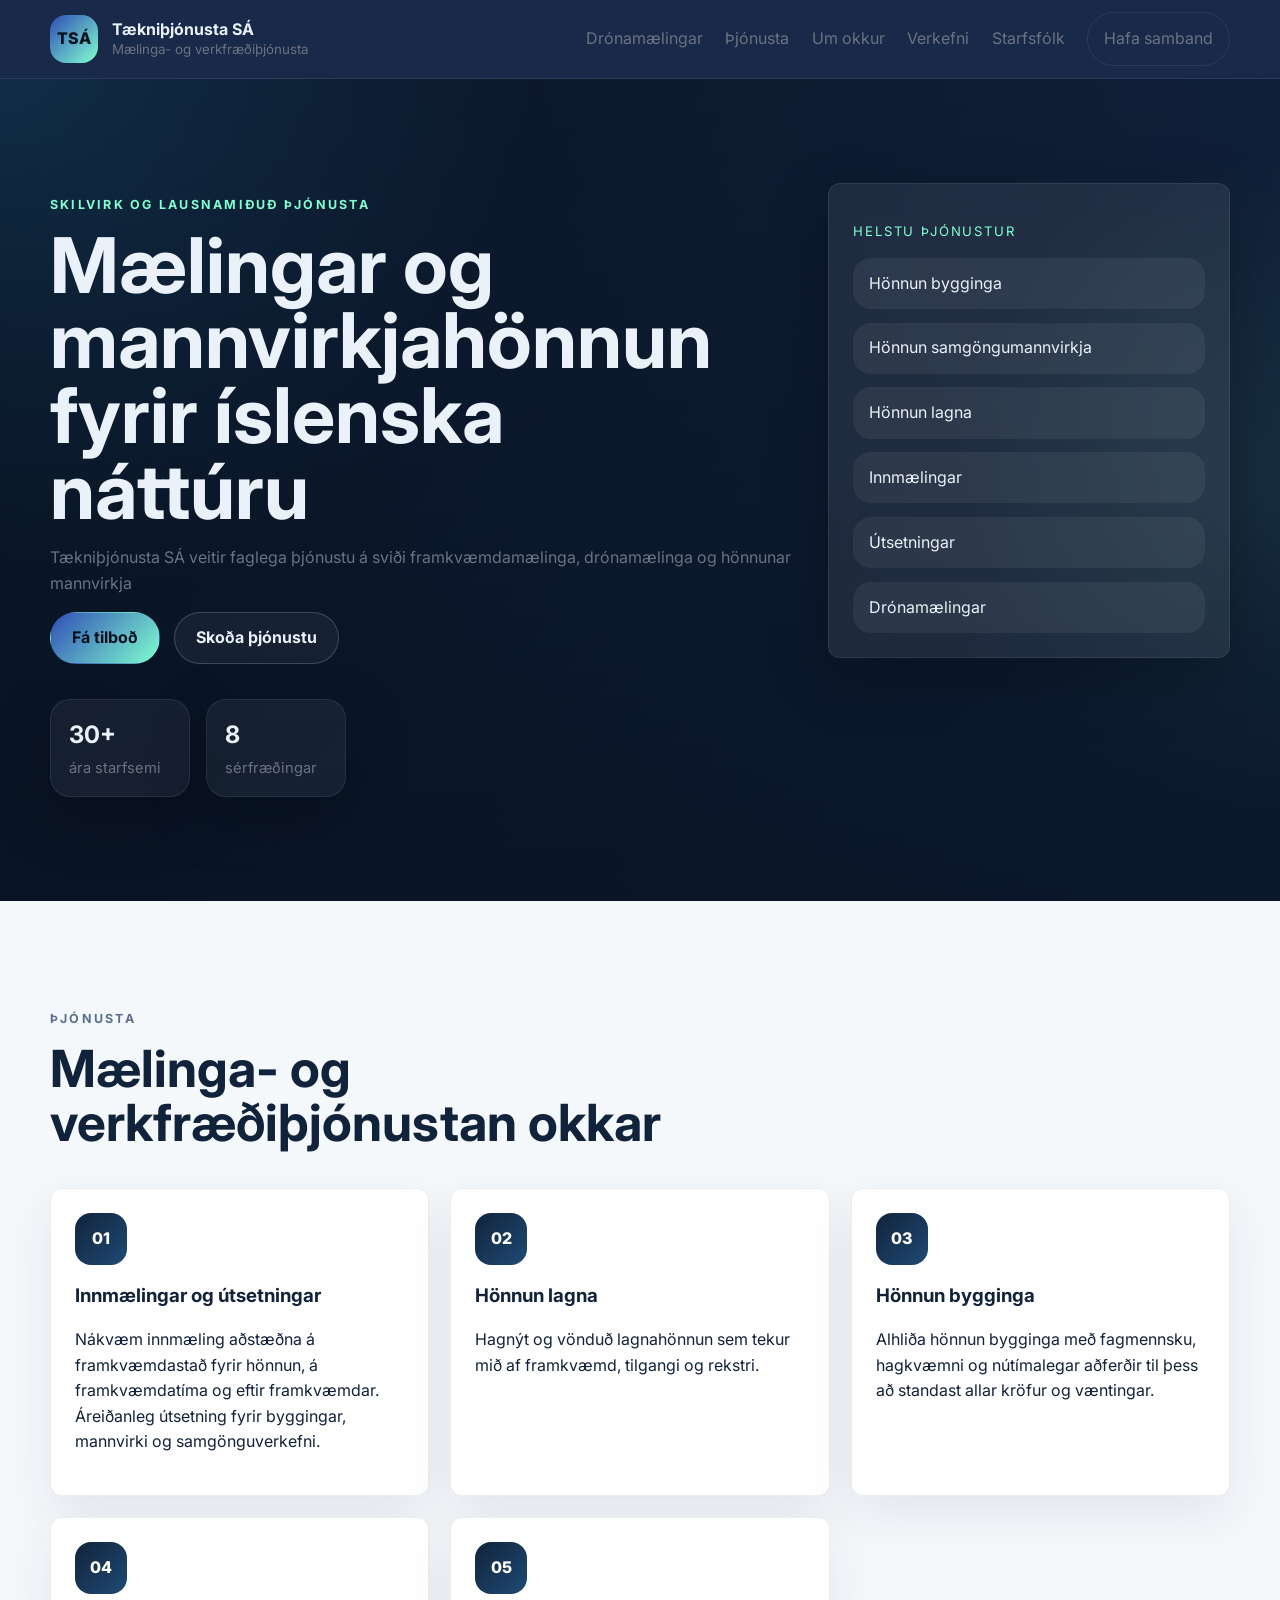
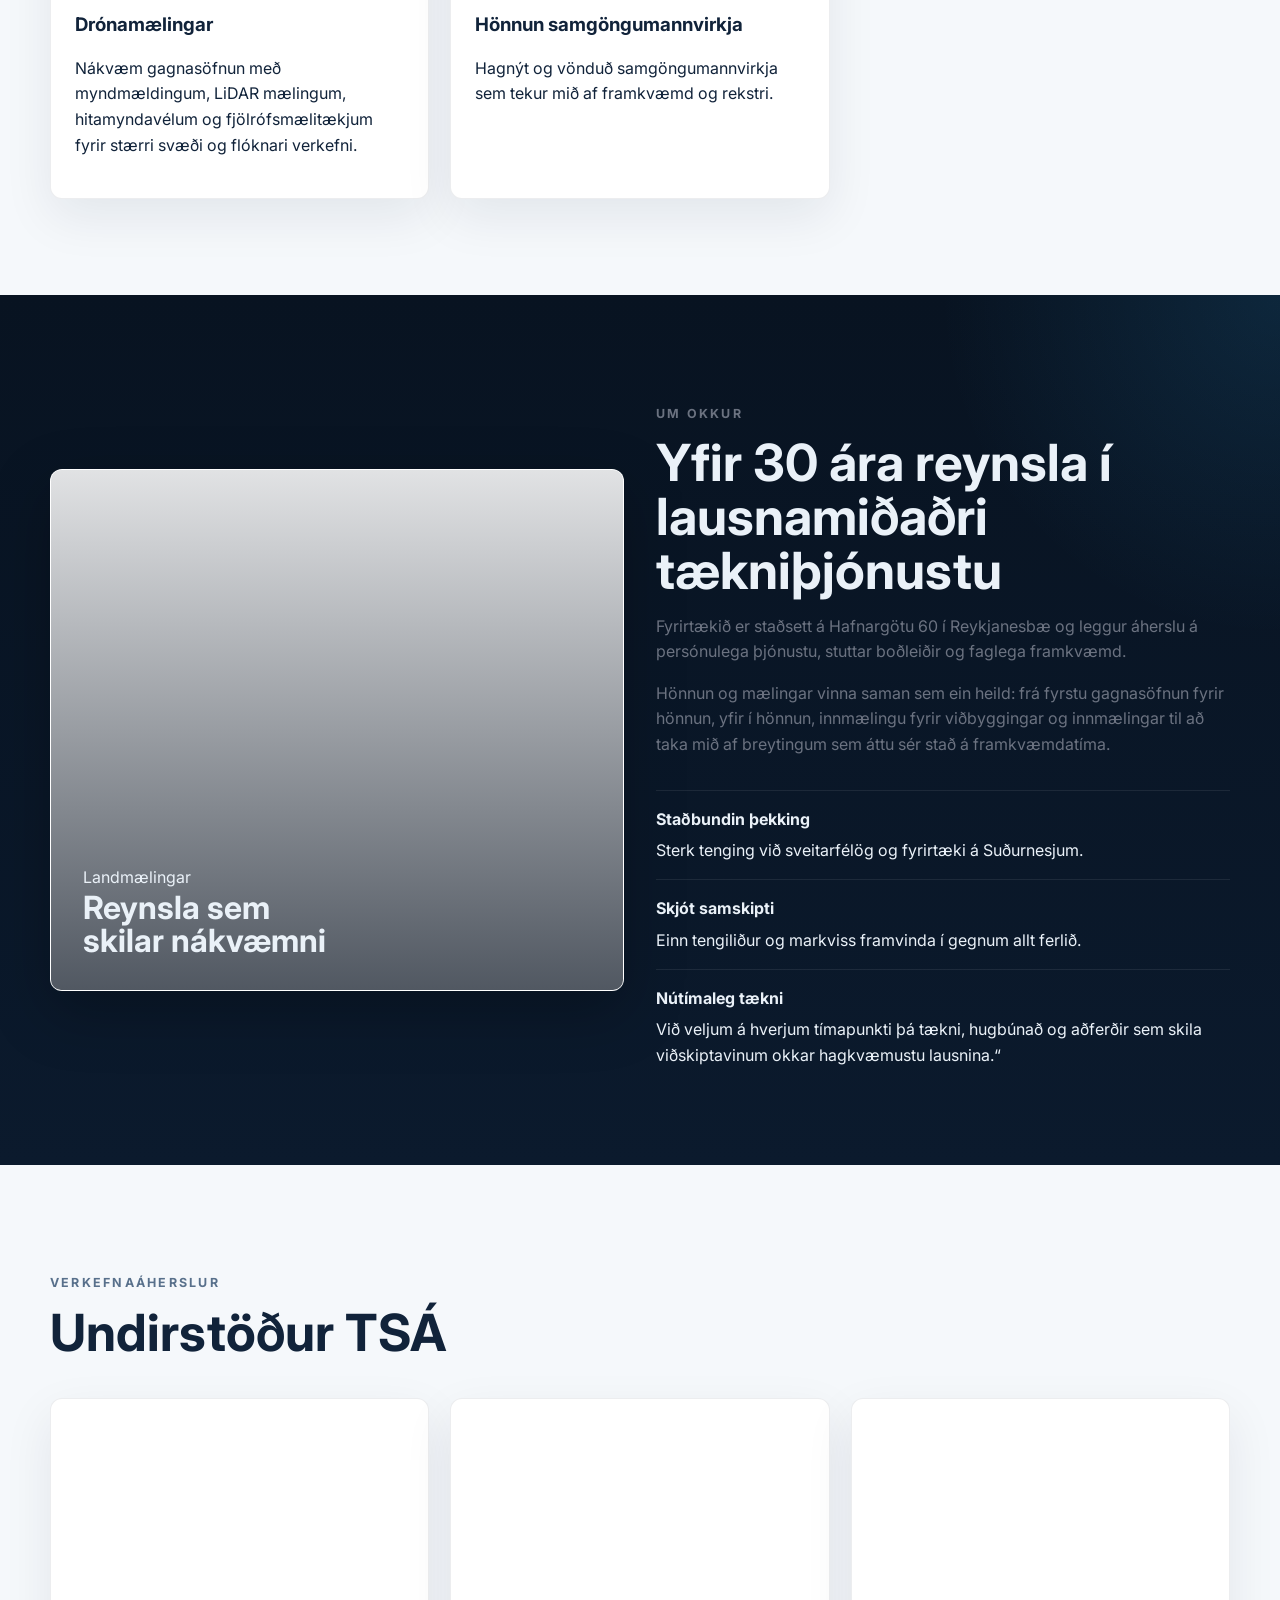
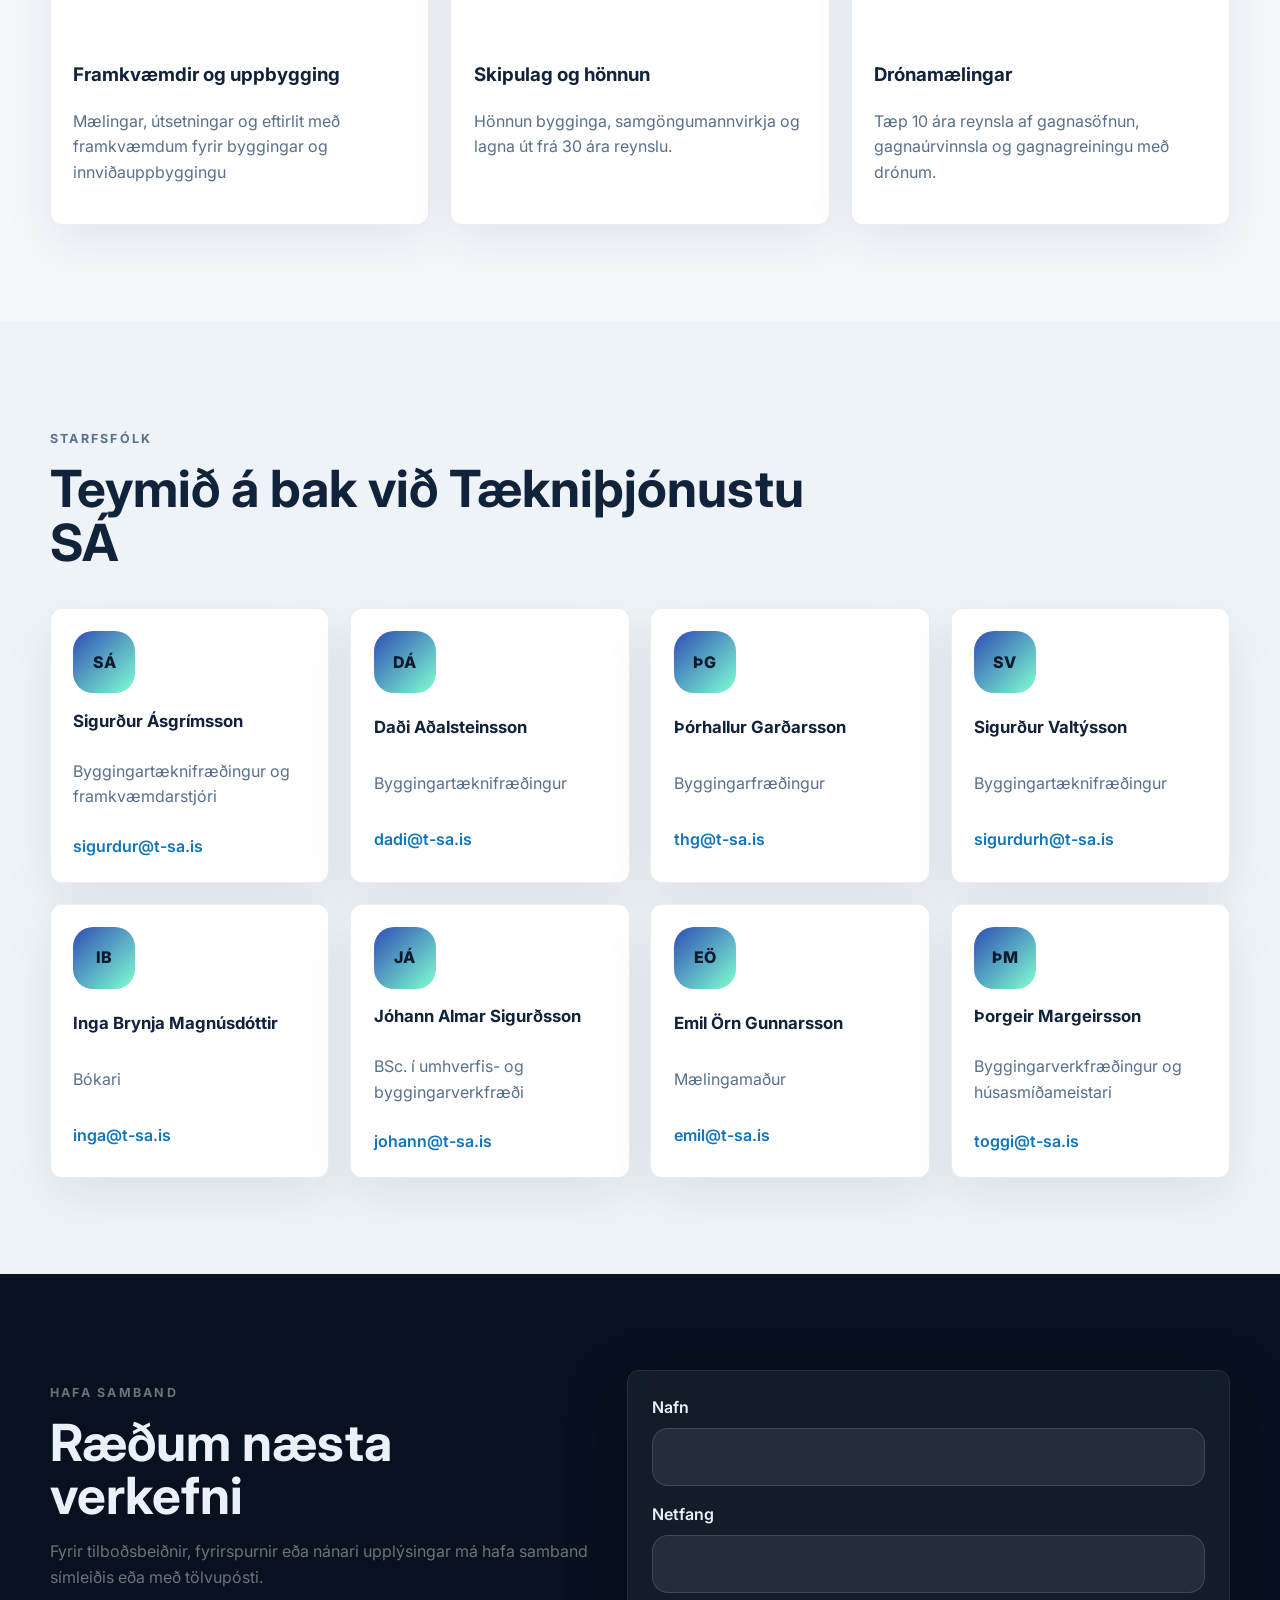
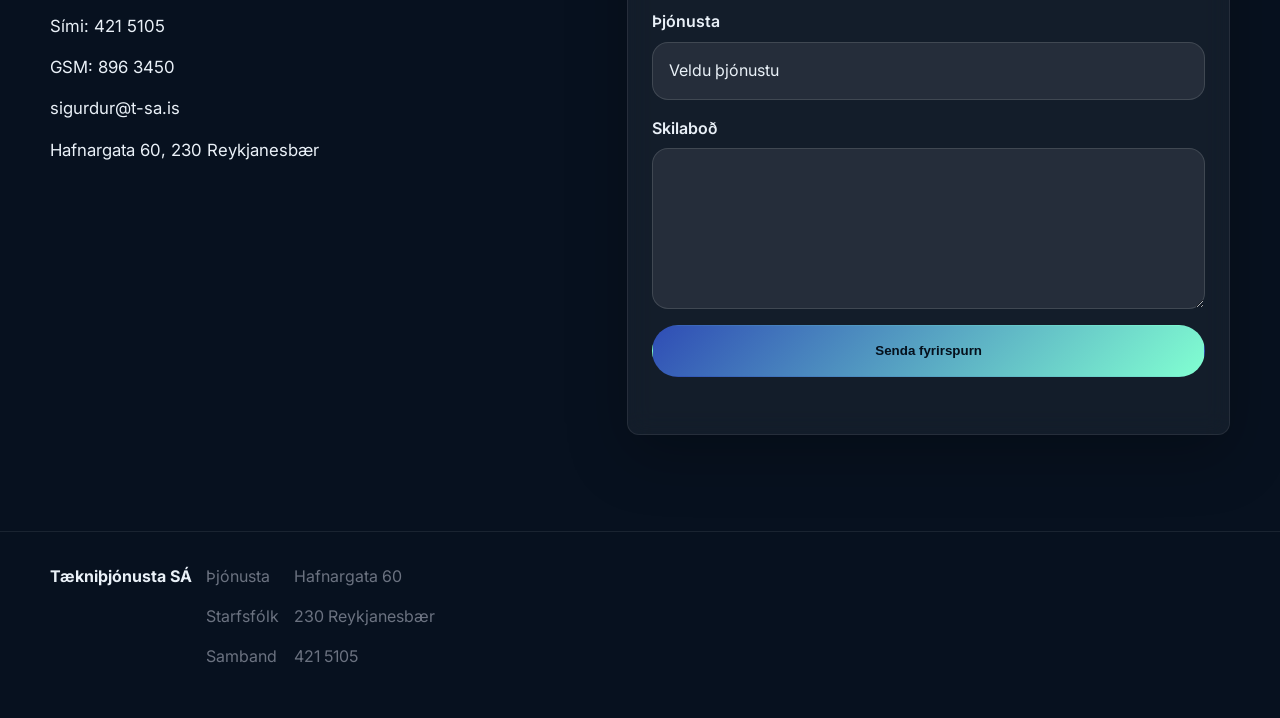
==== commit 05b7c539: "Add files via upload" ====
--- a/index.html
+++ b/index.html
@@ -118,9 +118,9 @@
           </article>
           <article class="card reveal delay-1">
             <div class="card-icon">05</div>
-            <h3>Hönnun bygginga</h3>
-            <p>
-              Hagnýt og vönduð mannvirkjahönnun sem tekur mið af framkvæmd og rekstri.
+            <h3>Hönnun samgöngumannvirkja</h3>
+            <p>
+              Hagnýt og vönduð samgöngumannvirkja sem tekur mið af framkvæmd og rekstri.
             </p>
           </article>
           
@@ -291,11 +291,10 @@
             <label for="service">Þjónusta</label>
             <select id="service" name="service">
               <option value="">Veldu þjónustu</option>
-              <option>Mælingar</option>
-              <option>Innmælingar</option>
-              <option>Útsetningar</option>
+              <option>Innmælingar og útsetningar</option>
+              <option>Lagnahönnun</option>
+              <option>Hönnun húsnæðis</option>
               <option>Drónamælingar</option>
-              <option>Hönnun mannvirkja</option>
             </select>
           </div>
           <div class="field field-full">
--- a/styles.css
+++ b/styles.css
@@ -413,6 +413,17 @@
   border-radius: 16px;
   padding: 0.95rem 1rem;
   font: inherit;
+  appearance: none; /* important */
+}
+
+select option {
+  background: #0b1a2d;   /* dark background */
+  color: #ffffff;        /* white text */
+}
+
+select:focus {
+  outline: none;
+  border-color: var(--accent);
 }
 textarea { resize: vertical; }
 .form-note { margin: 0.9rem 0 0; color: var(--accent-2); min-height: 1.2rem; }
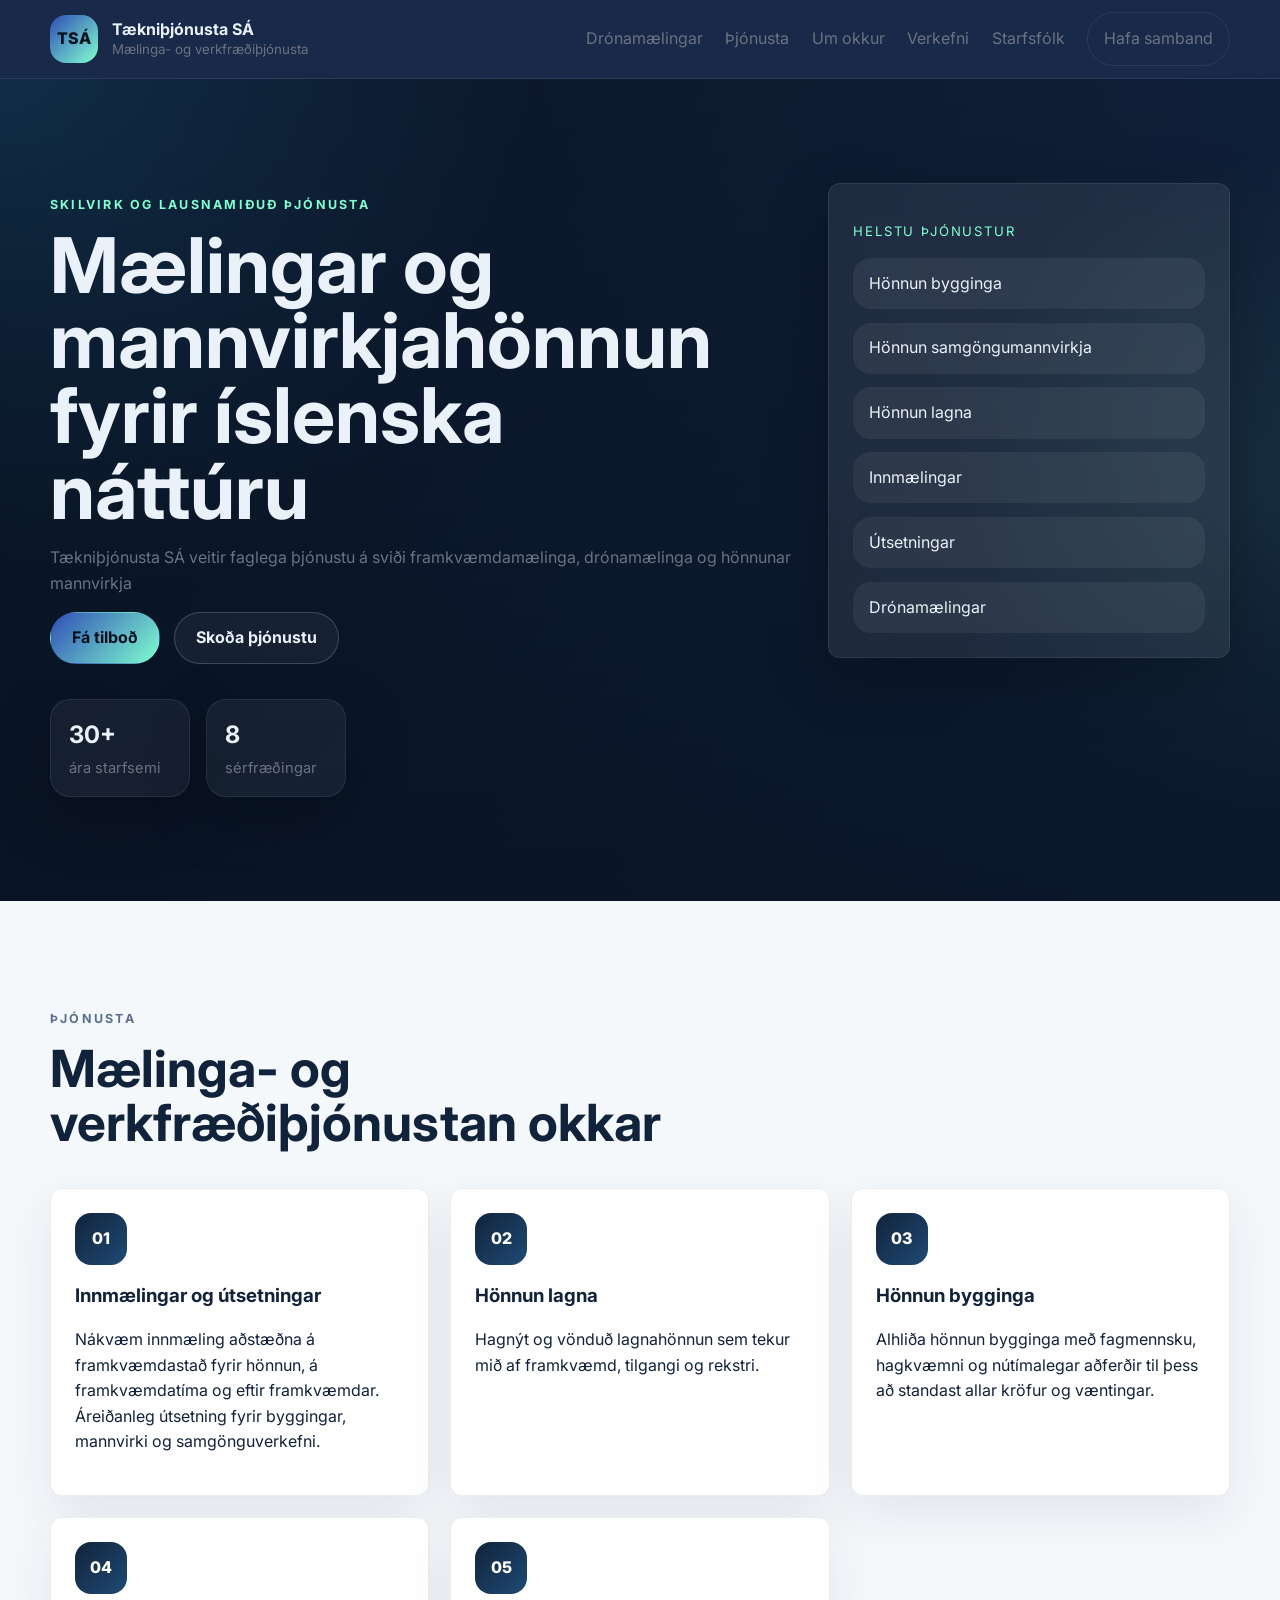
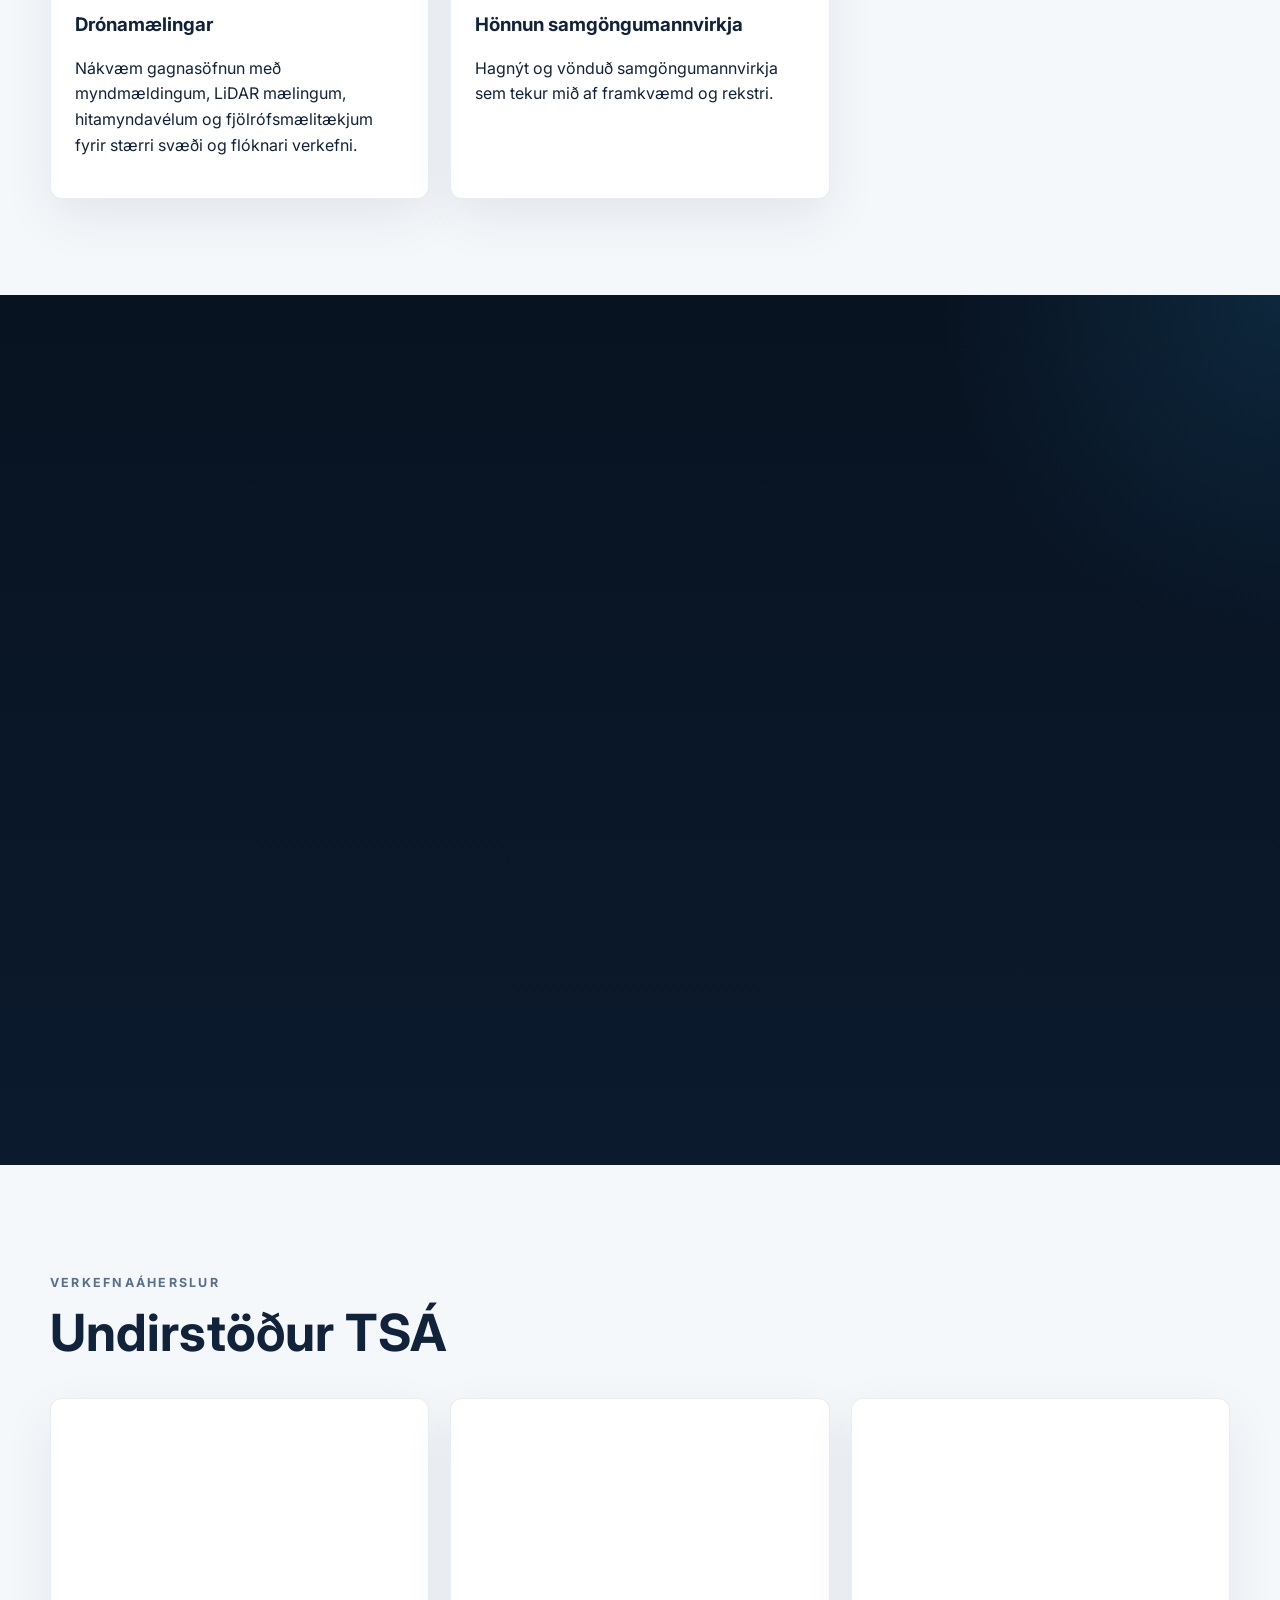
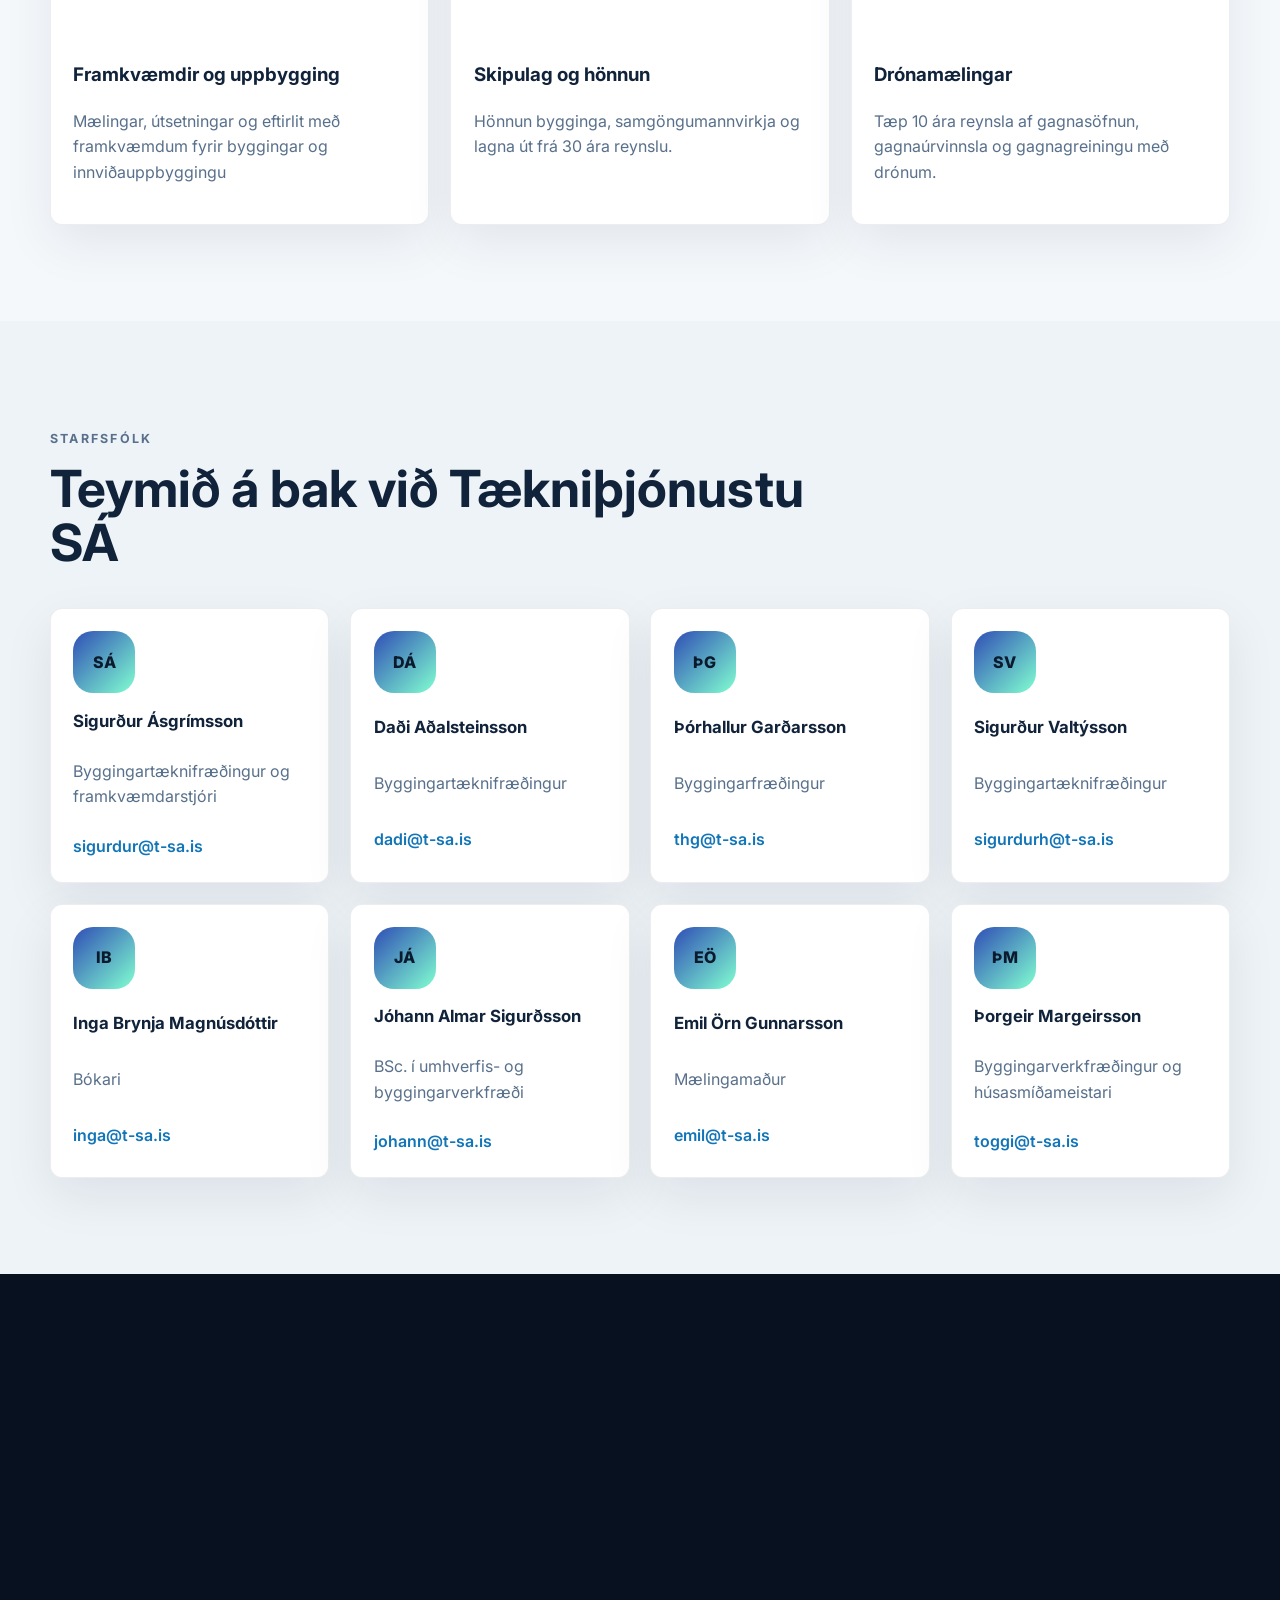
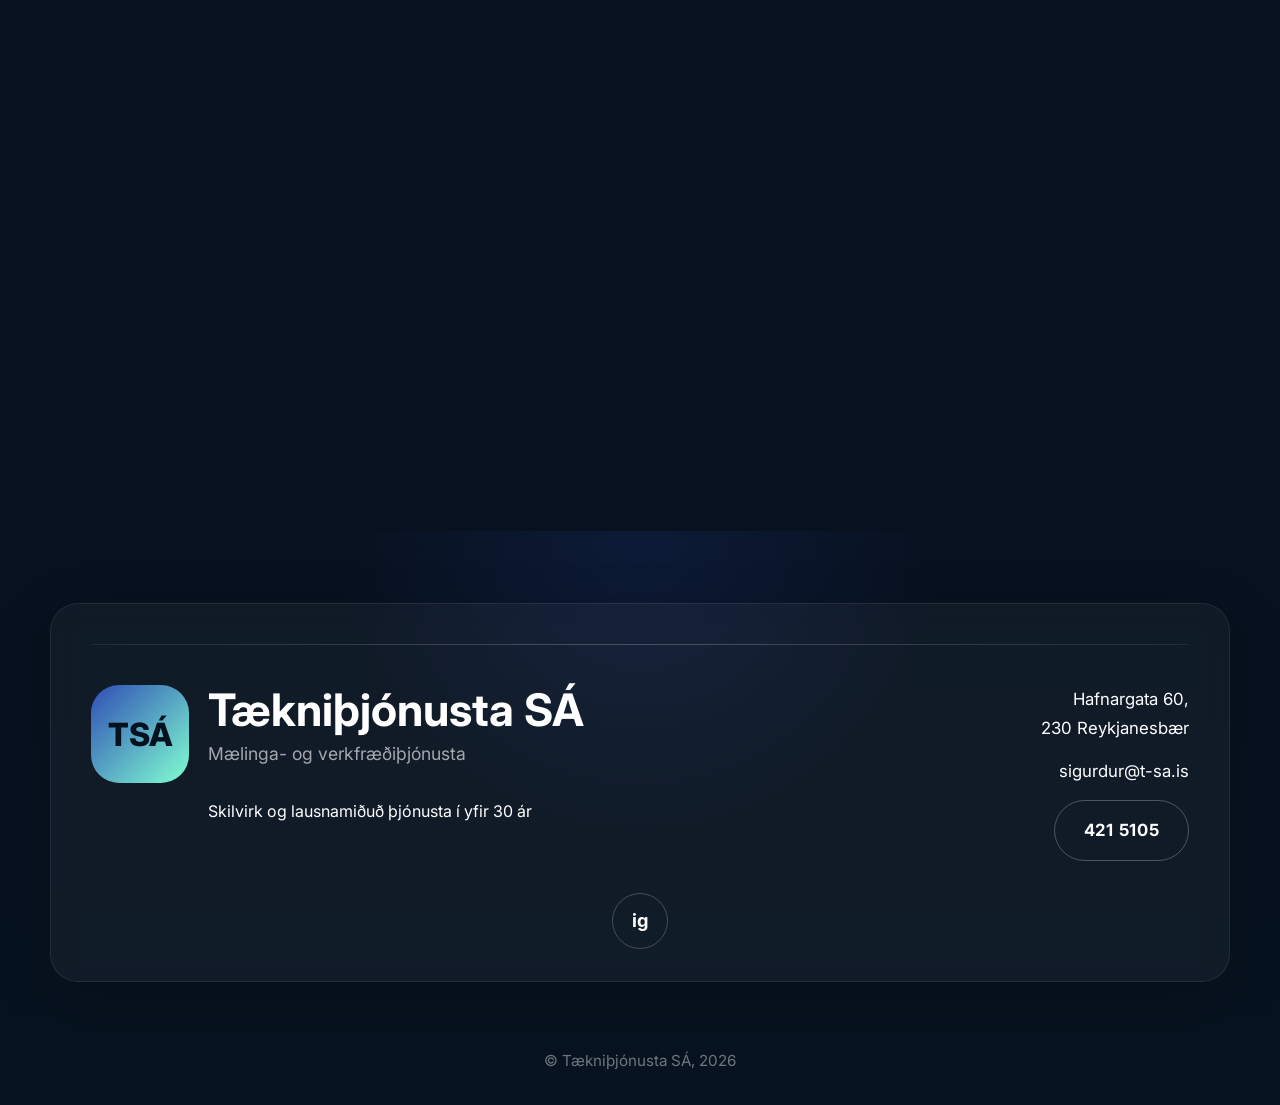
==== commit 43a7c7aa: "Add files via upload" ====
--- a/index.html
+++ b/index.html
@@ -308,23 +308,43 @@
     </section>
   </main>
 
-  <footer class="site-footer">
-    <div class="container footer-grid">
-      <div>
-        <strong>Tækniþjónusta SÁ</strong>
-      </div>
-      <div>
-        <a href="#services">Þjónusta</a>
-        <a href="#team">Starfsfólk</a>
-        <a href="#contact">Samband</a>
-      </div>
-      <div>
-        <span>Hafnargata 60</span>
-        <span>230 Reykjanesbær</span>
-        <span>421 5105</span>
+<footer class="site-footer">
+  <div class="footer-main">
+    <div class="container footer-shell">
+      <div class="footer-top-line"></div>
+
+      <div class="footer-content">
+        <div class="footer-brand-block">
+          <a href="#top" class="footer-brand" aria-label="Tækniþjónusta SÁ heim">
+            <span class="footer-brand-mark">TSÁ</span>
+            <div class="footer-brand-copy">
+              <strong>Tækniþjónusta SÁ</strong>
+              <span>Mælinga- og verkfræðiþjónusta</span>
+            </div>
+          </a>
+
+          <p class="footer-tagline">Skilvirk og lausnamiðuð þjónusta í yfir 30 ár</p>
+        </div>
+
+        <div class="footer-contact-block">
+          <p>Hafnargata 60,<br>230 Reykjanesbær</p>
+          <a href="mailto:sigurdur@t-sa.is">sigurdur@t-sa.is</a>
+          <a href="tel:+3544215105" class="footer-phone">421 5105</a>
+        </div>
+      </div>
+
+      <div class="footer-socials">
+        <a href="#" aria-label="Instagram">ig</a>
       </div>
     </div>
-  </footer>
+  </div>
+
+  <div class="footer-bottom">
+    <div class="container footer-bottom-inner">
+      <span>© Tækniþjónusta SÁ, 2026</span>
+    </div>
+  </div>
+</footer>
 
   <script src="script.js"></script>
 </body>
--- a/styles.css
+++ b/styles.css
@@ -166,8 +166,11 @@
 .contact-copy p,
 .team-card p { color: var(--muted); }
 .hero-actions,
-.contact-list,
-.site-footer div { display: flex; flex-wrap: wrap; gap: 0.9rem; }
+.contact-list {
+  display: flex;
+  flex-wrap: wrap;
+  gap: 0.9rem;
+}
 .btn {
   display: inline-flex;
   align-items: center;
@@ -429,21 +432,222 @@
 .form-note { margin: 0.9rem 0 0; color: var(--accent-2); min-height: 1.2rem; }
 
 .site-footer {
-  padding: 2rem 0 3rem;
-  border-top: 1px solid var(--line);
-  background: #07111f;
-}
-.footer-grid {
-  display: grid;
-  grid-template-columns: 1.3fr 0.7fr 0.7fr;
-  gap: 1.5rem;
-}
-.site-footer p,
-.site-footer span,
-.site-footer a { color: var(--muted); }
-.site-footer strong { display: inline-block; margin-bottom: 0.7rem; }
-.site-footer div:nth-child(2),
-.site-footer div:nth-child(3) { flex-direction: column; }
+  margin-top: 0;
+  background:
+    radial-gradient(circle at top, rgba(47, 77, 181, 0.16), transparent 35%),
+    linear-gradient(180deg, #07111f 0%, #081321 100%);
+  color: var(--text-light);
+}
+
+.site-footer {
+  margin-top: 0;
+  background:
+    radial-gradient(circle at top, rgba(47, 77, 181, 0.16), transparent 35%),
+    linear-gradient(180deg, #07111f 0%, #081321 100%);
+  color: var(--text-light);
+}
+
+.footer-main {
+  padding: 4.5rem 0 3rem;
+}
+
+.footer-shell {
+  background: rgba(255, 255, 255, 0.04);
+  border: 1px solid rgba(255, 255, 255, 0.08);
+  border-radius: 28px;
+  padding: 2.5rem 2.5rem 2rem;
+  backdrop-filter: blur(10px);
+  box-shadow: 0 20px 60px rgba(0, 0, 0, 0.22);
+}
+
+.footer-top-line {
+  height: 1px;
+  width: 100%;
+  background: linear-gradient(
+    90deg,
+    rgba(255,255,255,0.08),
+    rgba(255,255,255,0.22),
+    rgba(255,255,255,0.08)
+  );
+  margin-bottom: 2.5rem;
+}
+
+.footer-content {
+  display: grid;
+  grid-template-columns: 1.45fr 0.95fr;
+  gap: 2rem;
+  align-items: start;
+}
+
+.footer-brand-block {
+  display: flex;
+  flex-direction: column;
+  min-width: 0;
+}
+
+.footer-brand {
+  display: flex;
+  align-items: flex-start;
+  gap: 1.2rem;
+}
+
+.footer-brand-mark {
+  width: 98px;
+  height: 98px;
+  display: grid;
+  place-items: center;
+  border-radius: 28px;
+  background: linear-gradient(135deg, var(--accent), var(--accent-2));
+  color: #04111e;
+  font-weight: 800;
+  font-size: 2rem;
+  flex-shrink: 0;
+}
+
+.footer-brand-copy {
+  display: flex;
+  flex-direction: column;
+  align-items: flex-start;
+  line-height: 1.12;
+}
+
+.footer-brand-copy strong {
+  font-size: clamp(2rem, 4vw, 2.8rem);
+  color: var(--white);
+}
+
+.footer-brand-copy span {
+  margin-top: 0.55rem;
+  color: rgba(255,255,255,0.62);
+  font-size: 1.1rem;
+}
+
+.footer-tagline {
+  margin: 1rem 0 0 7.3rem;
+  color: var(--white);
+  font-size: 1rem;
+  line-height: 1.5;
+  max-width: 40ch;
+}
+
+.footer-contact-block {
+  display: grid;
+  justify-items: end;
+  align-content: start;
+  gap: 0.9rem;
+  text-align: right;
+}
+
+.footer-contact-block p,
+.footer-contact-block a {
+  margin: 0;
+  color: var(--white);
+  font-size: 1.05rem;
+  line-height: 1.7;
+}
+
+.footer-phone {
+  display: inline-flex;
+  align-items: center;
+  justify-content: center;
+  padding: 0.95rem 1.8rem;
+  border-radius: 999px;
+  border: 1px solid rgba(255,255,255,0.25);
+  color: var(--white);
+  font-weight: 700;
+  font-size: 1rem;
+  letter-spacing: 0.04em;
+  transition: 0.25s ease;
+}
+
+.footer-phone:hover {
+  background: rgba(255,255,255,0.08);
+}
+
+.footer-socials {
+  display: flex;
+  justify-content: center;
+  gap: 1rem;
+  margin-top: 2rem;
+}
+
+.footer-socials a {
+  width: 56px;
+  height: 56px;
+  border-radius: 999px;
+  border: 1px solid rgba(255,255,255,0.22);
+  display: grid;
+  place-items: center;
+  color: var(--white);
+  font-weight: 700;
+  font-size: 1.15rem;
+  transition: 0.25s ease;
+}
+
+.footer-socials a:hover {
+  background: rgba(255,255,255,0.08);
+  transform: translateY(-2px);
+}
+
+.footer-bottom {
+  padding: 1.2rem 0 2rem;
+}
+
+.footer-bottom-inner {
+  display: flex;
+  justify-content: center;
+  color: rgba(255,255,255,0.42);
+  font-size: 0.95rem;
+}
+
+@media (max-width: 980px) {
+  .footer-content {
+    grid-template-columns: 1fr;
+  }
+
+  .footer-contact-block {
+    justify-items: start;
+    text-align: left;
+    margin-top: 1.2rem;
+  }
+
+  .footer-tagline {
+    margin-left: 0;
+  }
+}
+
+@media (max-width: 760px) {
+  .footer-main {
+    padding: 3rem 0 2rem;
+  }
+
+  .footer-shell {
+    padding: 1.5rem;
+    border-radius: 22px;
+  }
+
+  .footer-top-line {
+    margin-bottom: 1.8rem;
+  }
+
+  .footer-brand-mark {
+    width: 74px;
+    height: 74px;
+    font-size: 1.6rem;
+    border-radius: 22px;
+  }
+
+  .footer-brand-copy strong {
+    font-size: 1.8rem;
+  }
+
+  .footer-brand-copy span,
+  .footer-tagline,
+  .footer-contact-block p,
+  .footer-contact-block a {
+    font-size: 1rem;
+  }
+}
 
 .reveal {
   opacity: 0;
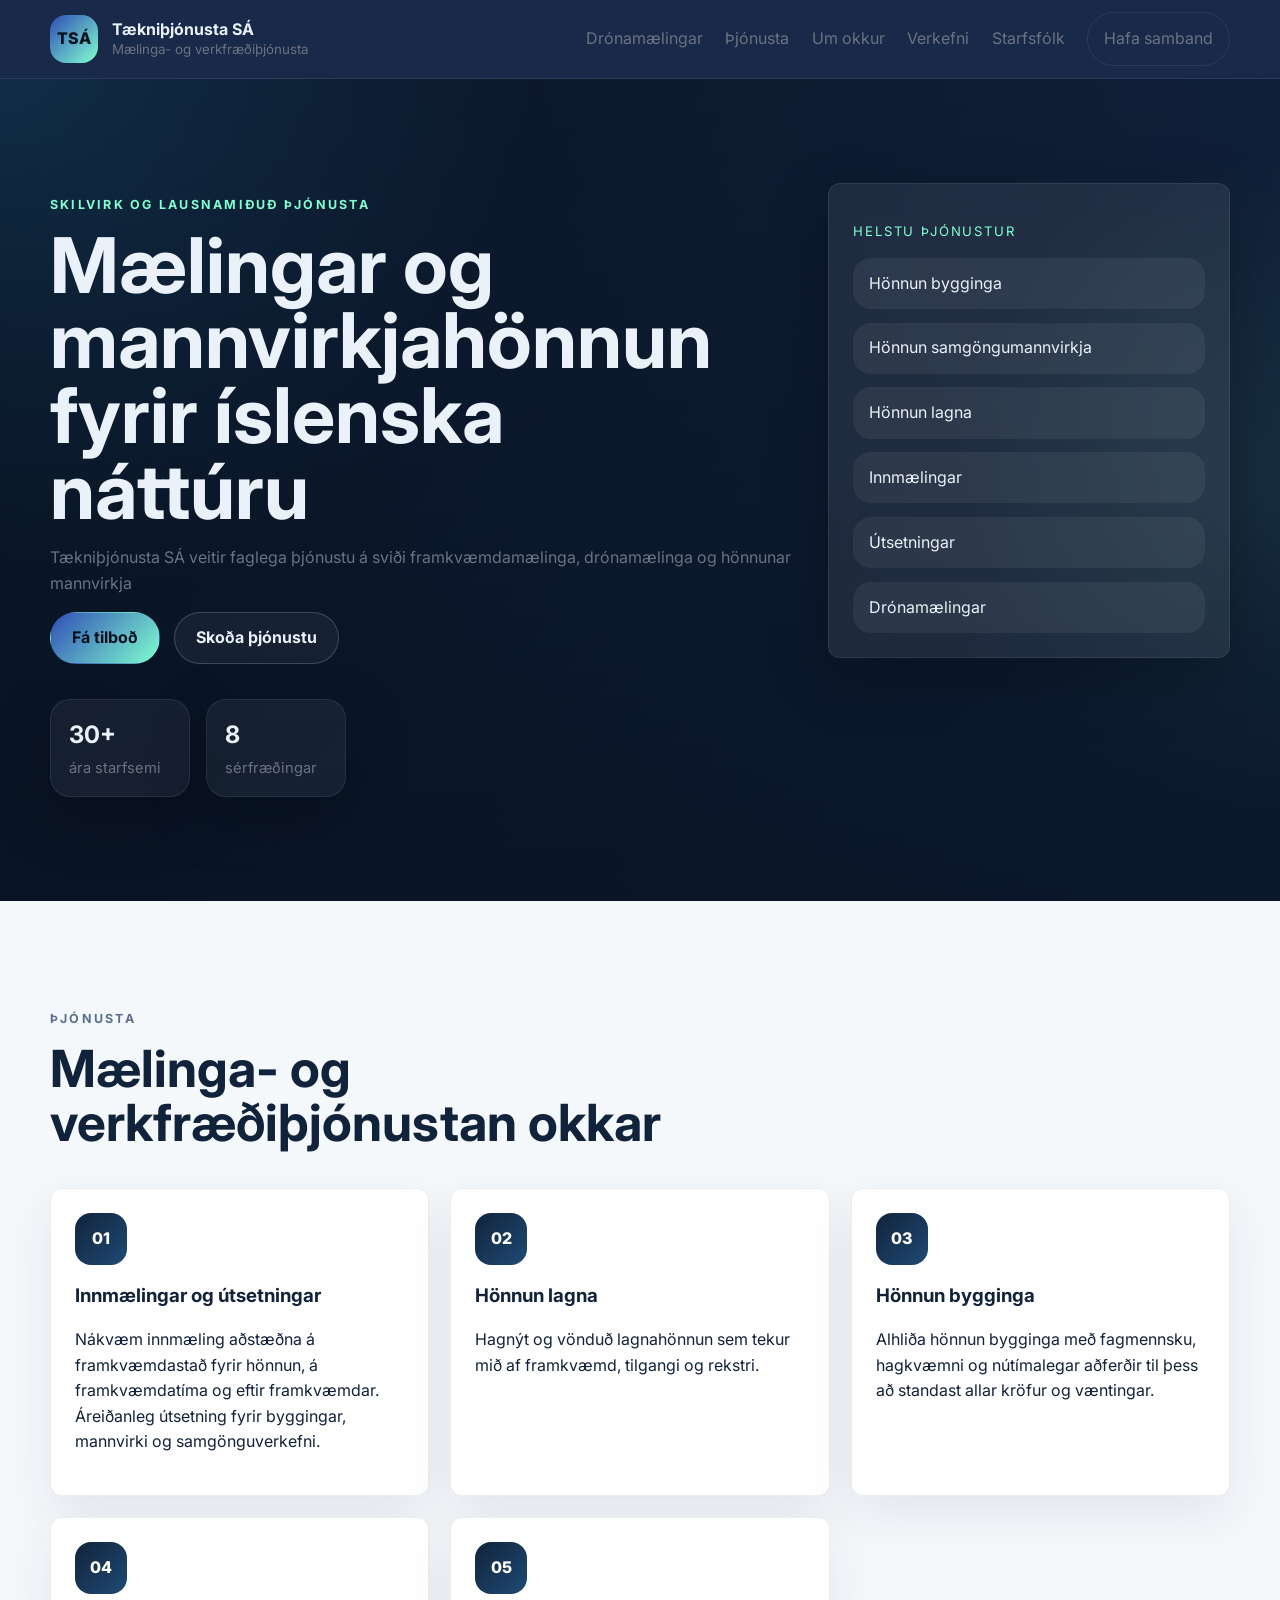
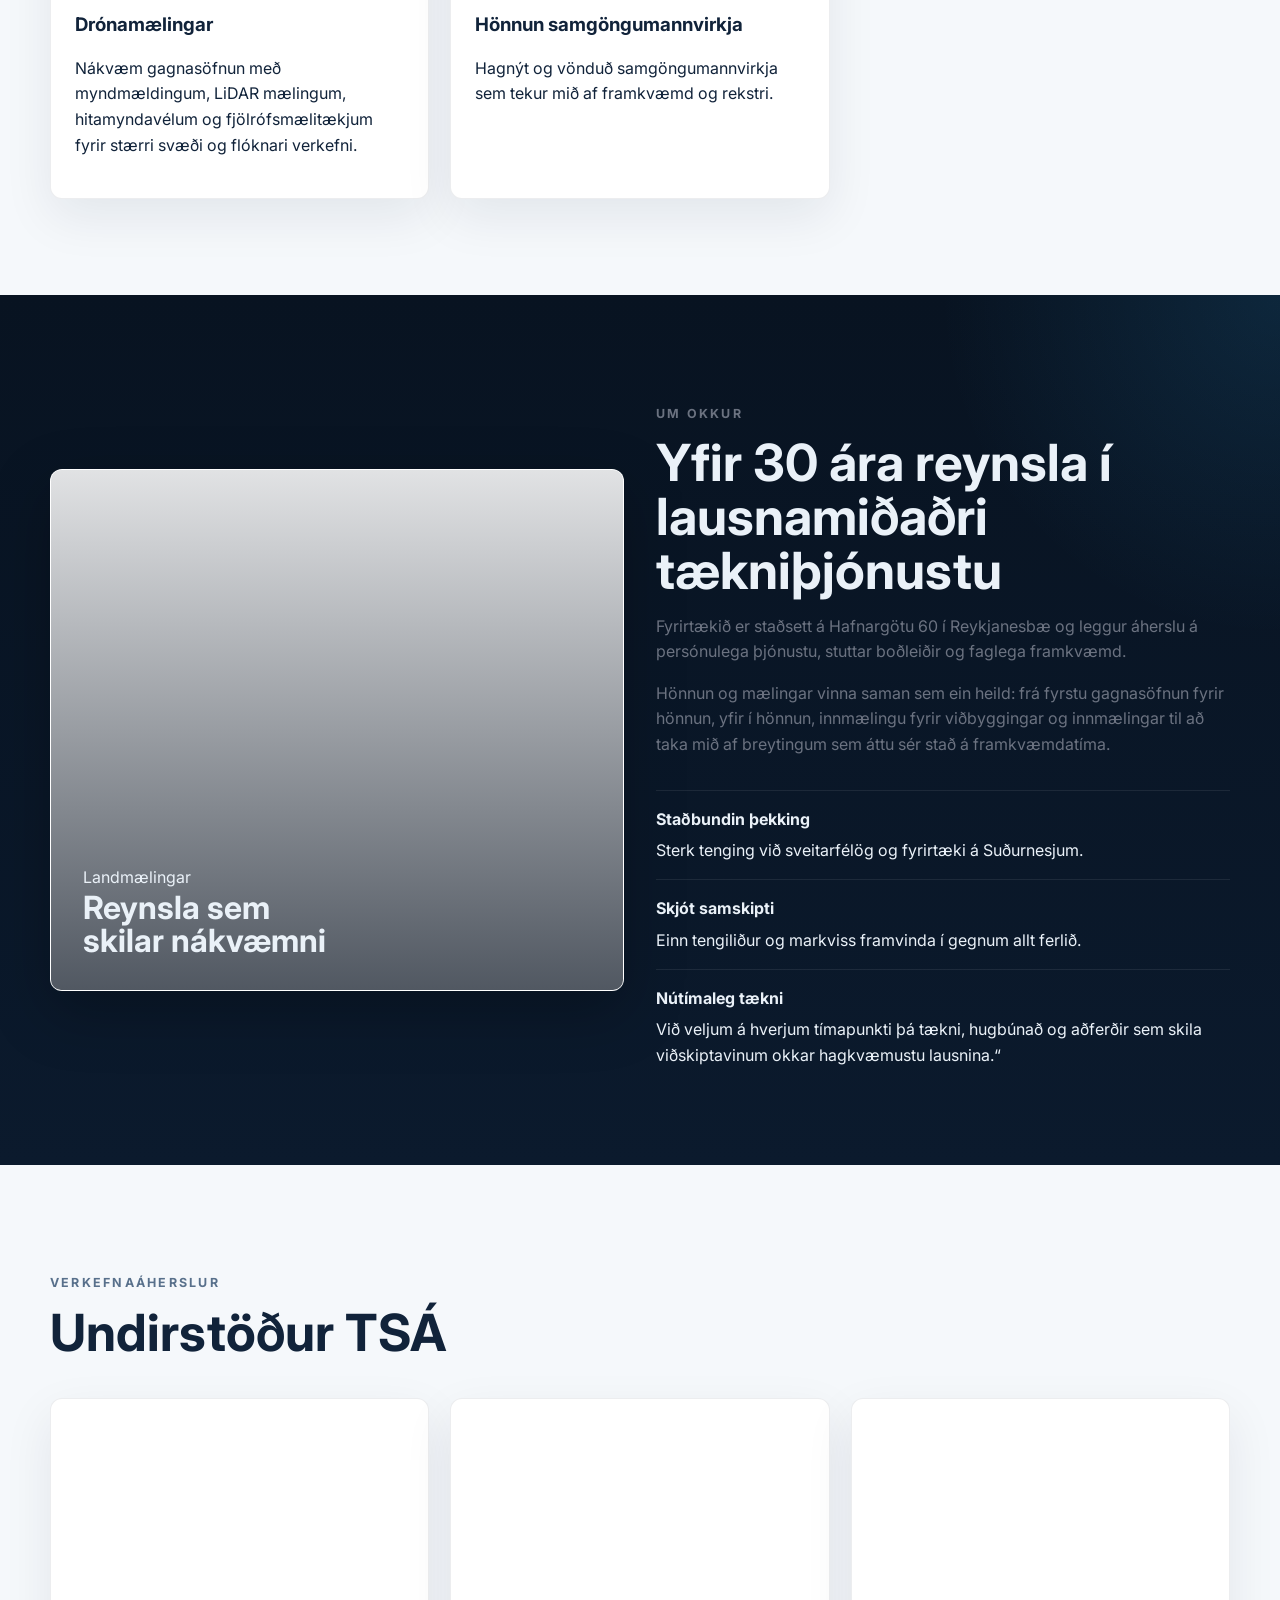
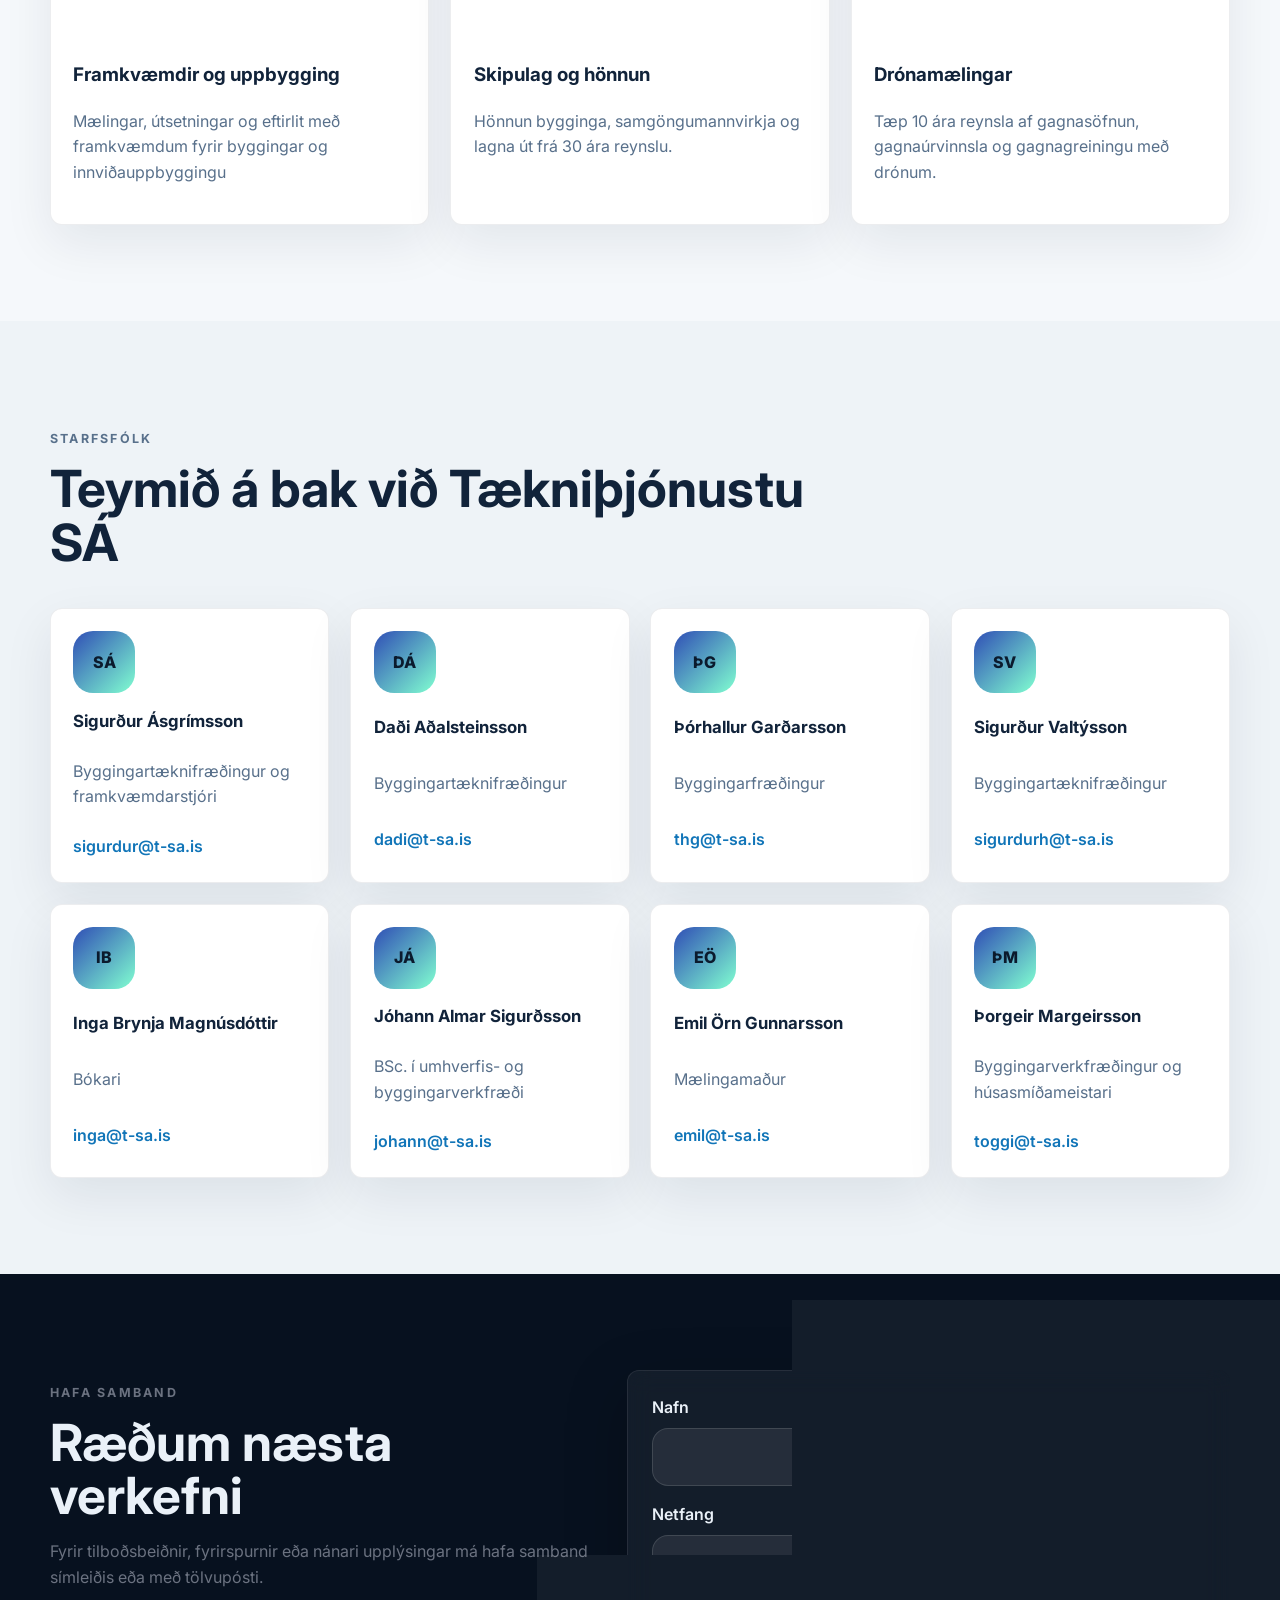
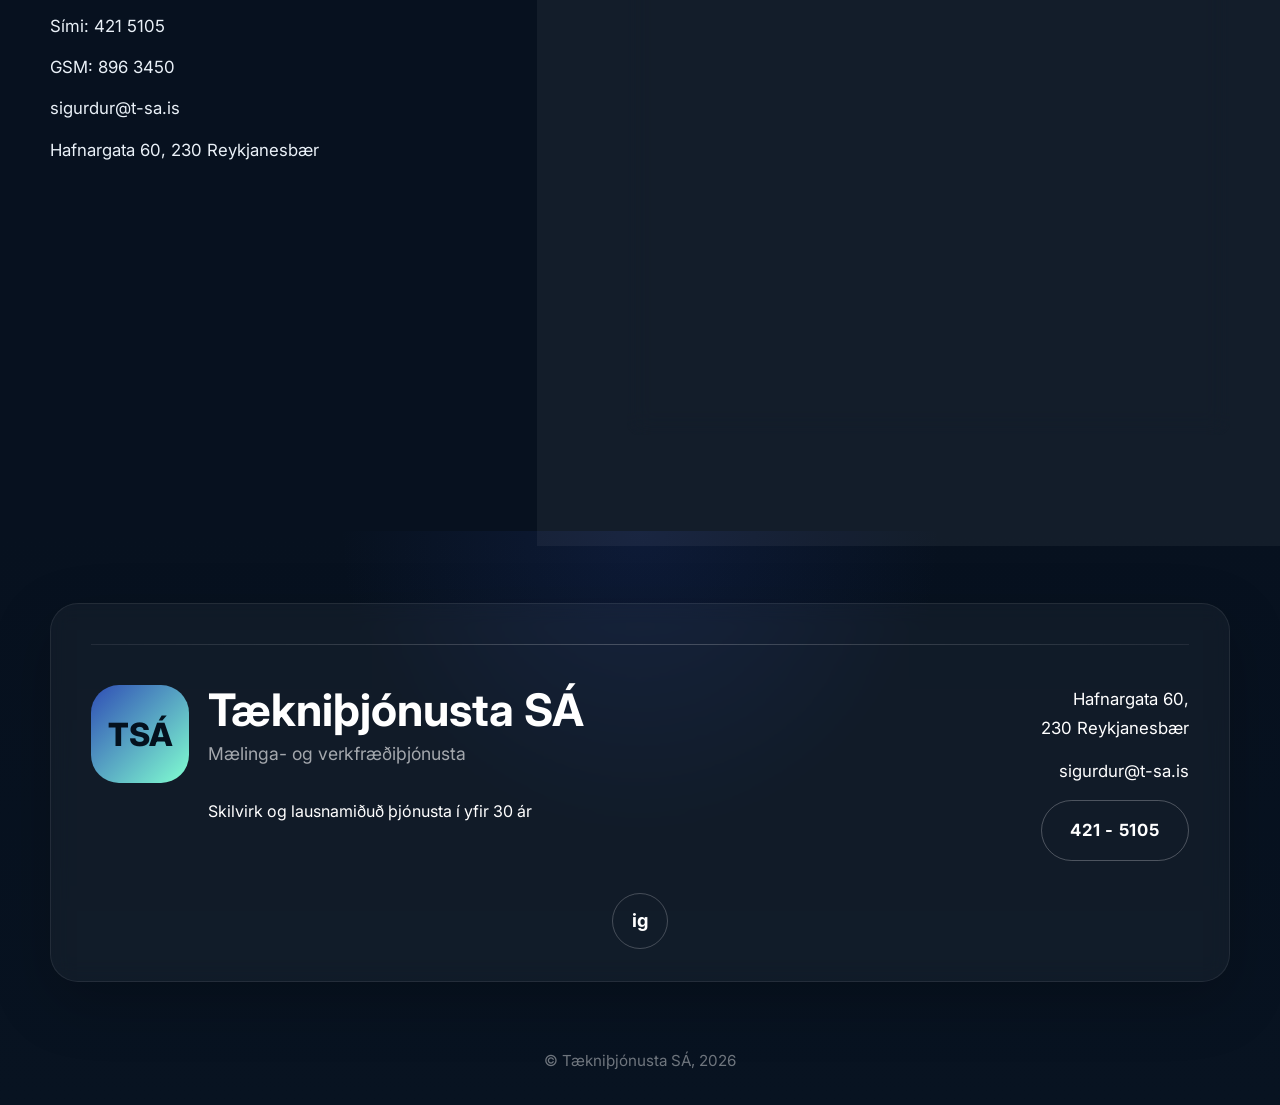
==== commit 345cd32a: "Add files via upload" ====
--- a/index.html
+++ b/index.html
@@ -329,7 +329,7 @@
         <div class="footer-contact-block">
           <p>Hafnargata 60,<br>230 Reykjanesbær</p>
           <a href="mailto:sigurdur@t-sa.is">sigurdur@t-sa.is</a>
-          <a href="tel:+3544215105" class="footer-phone">421 5105</a>
+          <a href="tel:+3544215105" class="footer-phone">421 - 5105</a>
         </div>
       </div>
 
--- a/styles.css
+++ b/styles.css
@@ -338,6 +338,47 @@
   line-height: 1.05;
   max-width: 12ch;
 }
+
+.image-drone {
+  position: relative;
+  overflow: hidden;
+  background:
+    linear-gradient(180deg, rgba(7,17,31,0.10), rgba(7,17,31,0.78)),
+    url('https://images.unsplash.com/photo-1521207418485-99c705420785?auto=format&fit=crop&w=1200&q=80') center/cover;
+}
+
+.image-drone::after {
+  content: "";
+  position: absolute;
+  inset: 0;
+  background: linear-gradient(
+    180deg,
+    rgba(7,17,31,0.08) 0%,
+    rgba(7,17,31,0.18) 35%,
+    rgba(7,17,31,0.82) 100%
+  );
+}
+
+.image-drone > div {
+  position: relative;
+  z-index: 1;
+  max-width: 22rem;
+}
+
+.image-drone span {
+  display: block;
+  color: rgba(255,255,255,0.82);
+  font-size: 0.95rem;
+  margin-bottom: 0.65rem;
+}
+
+.image-drone strong {
+  display: block;
+  color: #ffffff;
+  font-size: clamp(2.2rem, 4vw, 3.4rem);
+  line-height: 1.02;
+  max-width: 10ch;
+}
 .feature-list {
   display: grid;
   gap: 1rem;
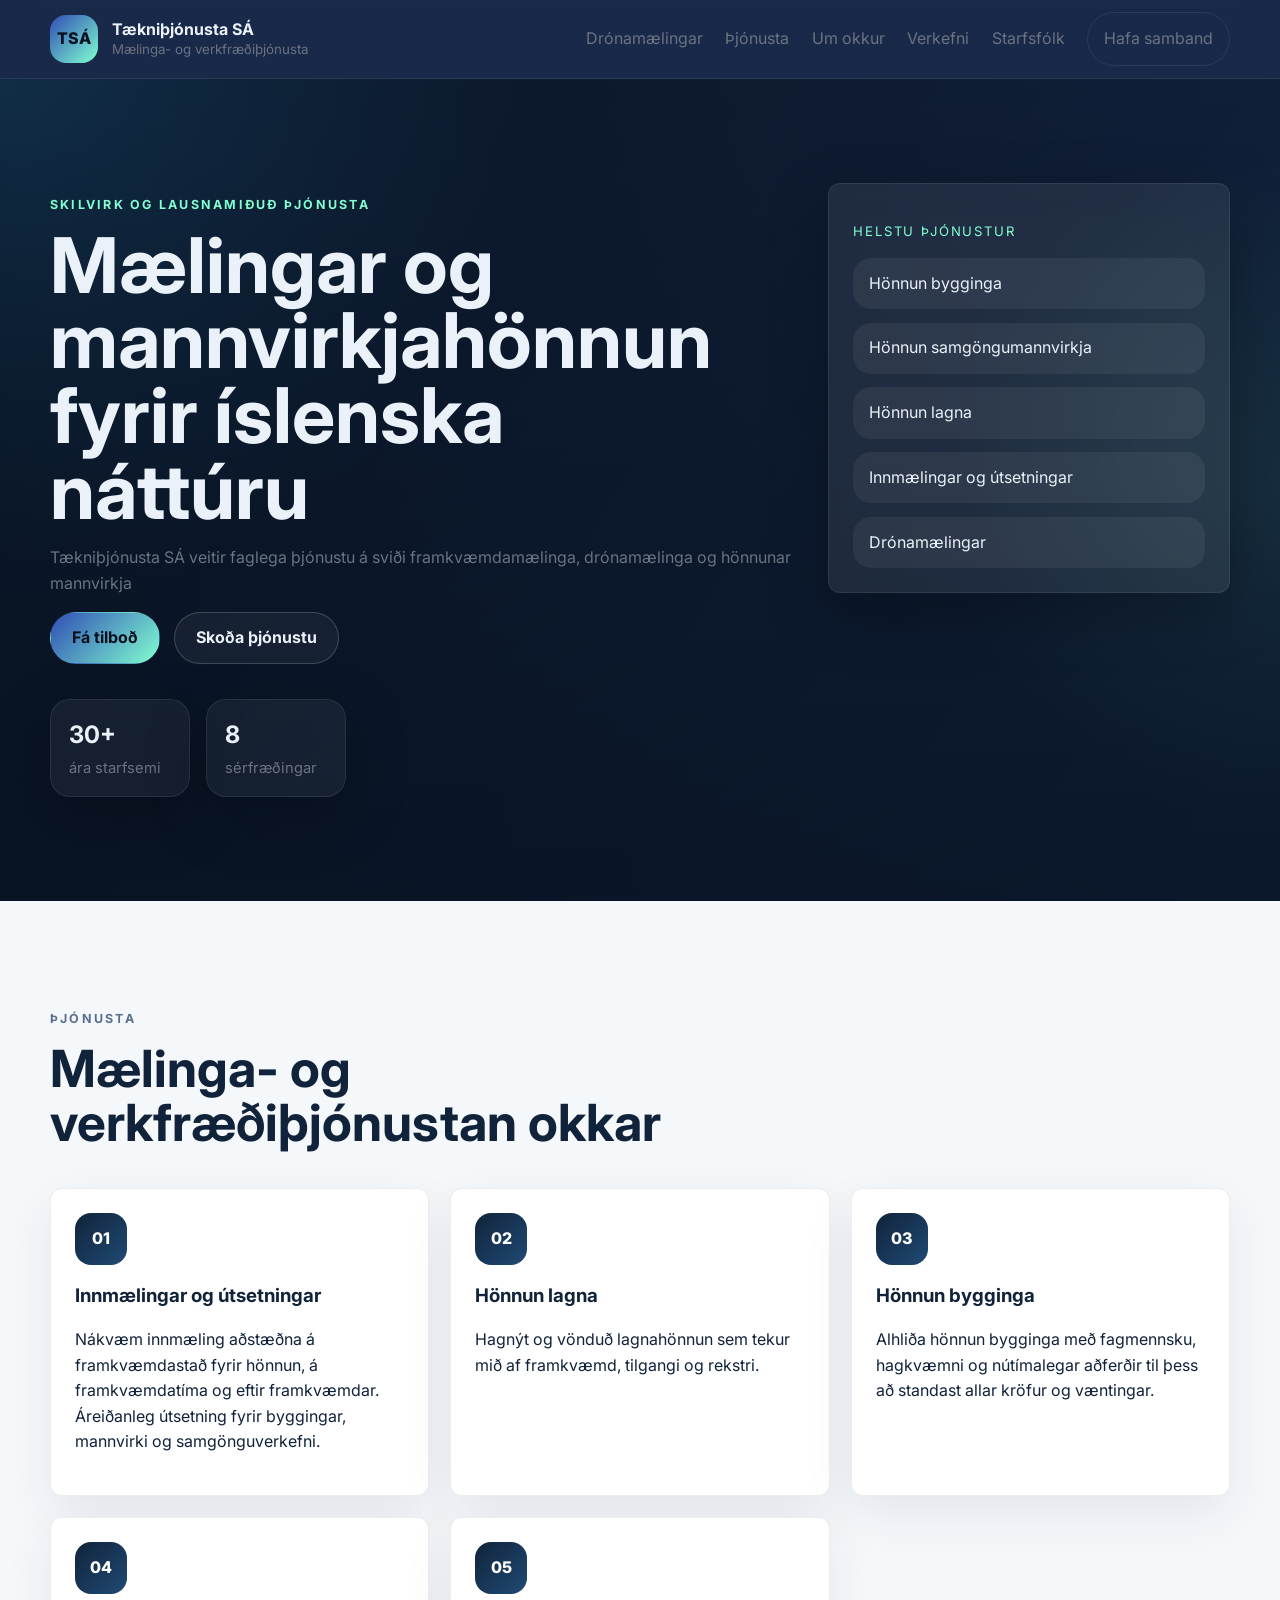
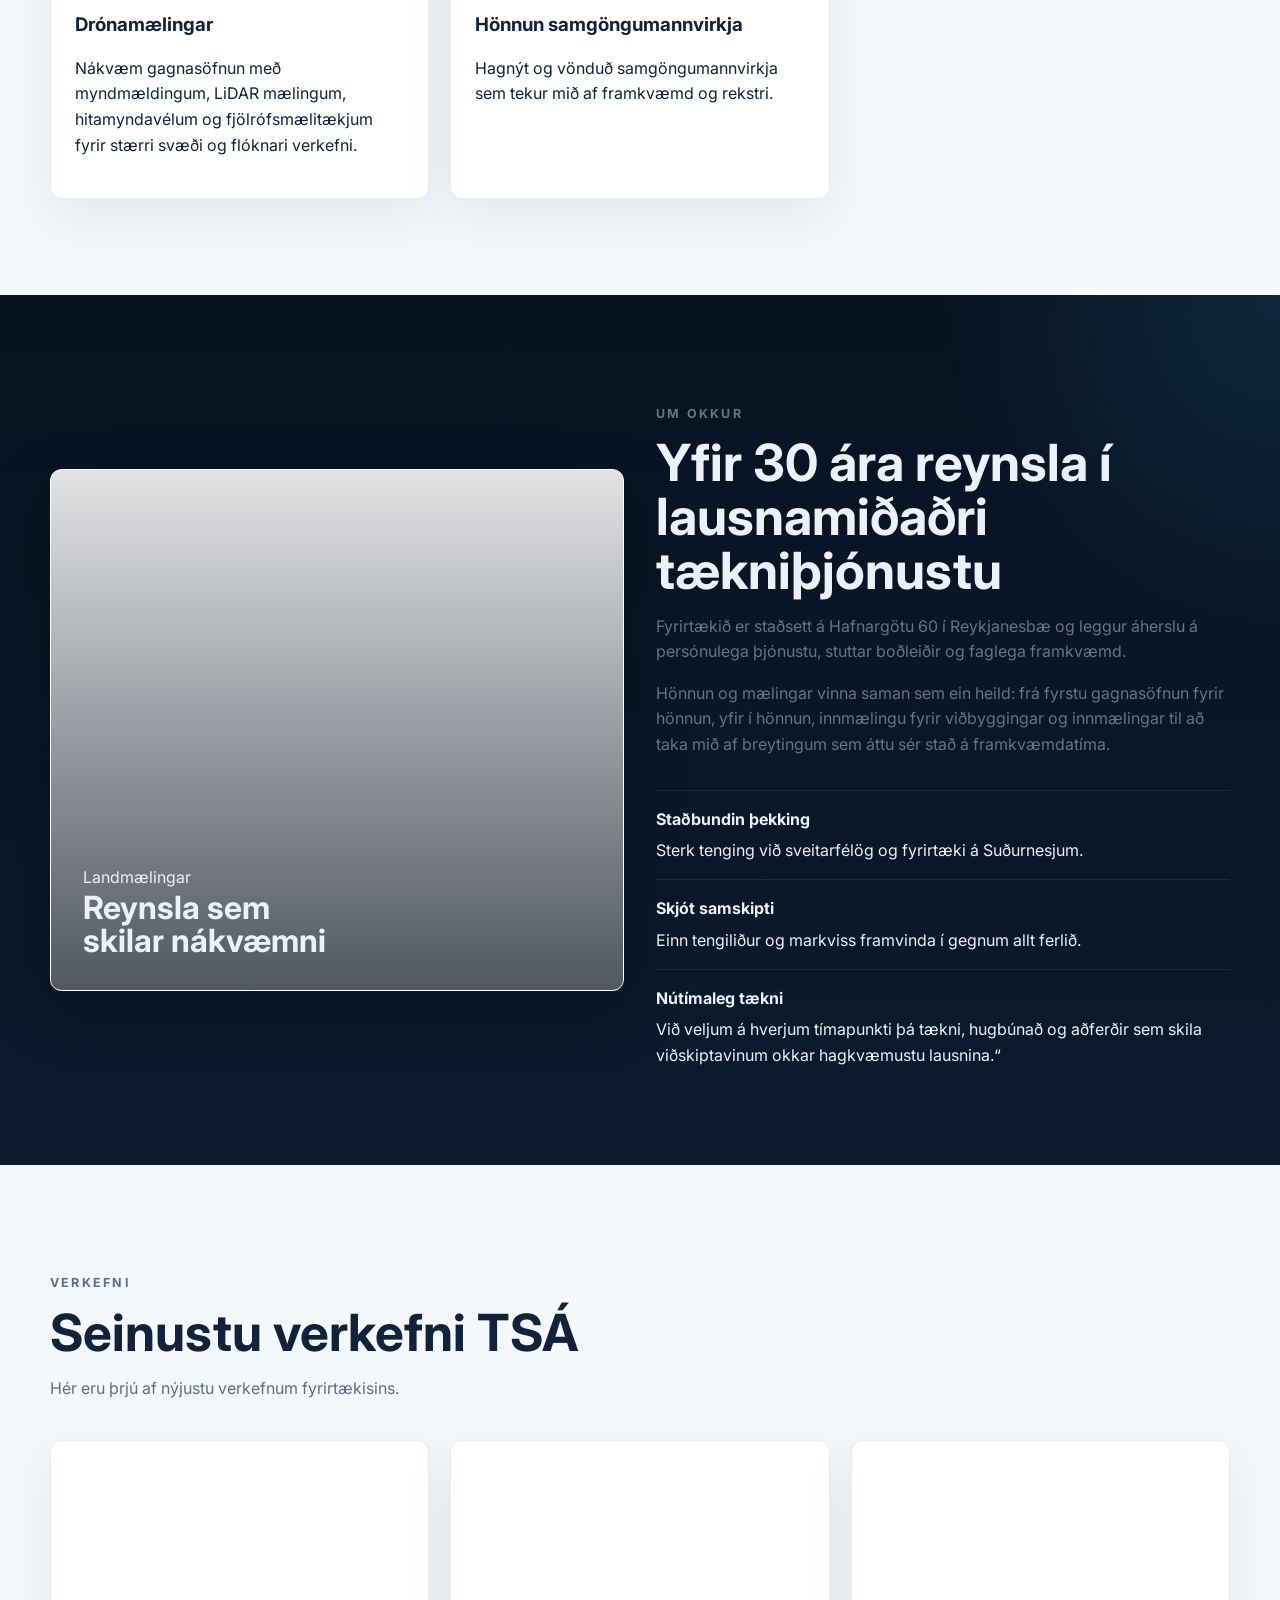
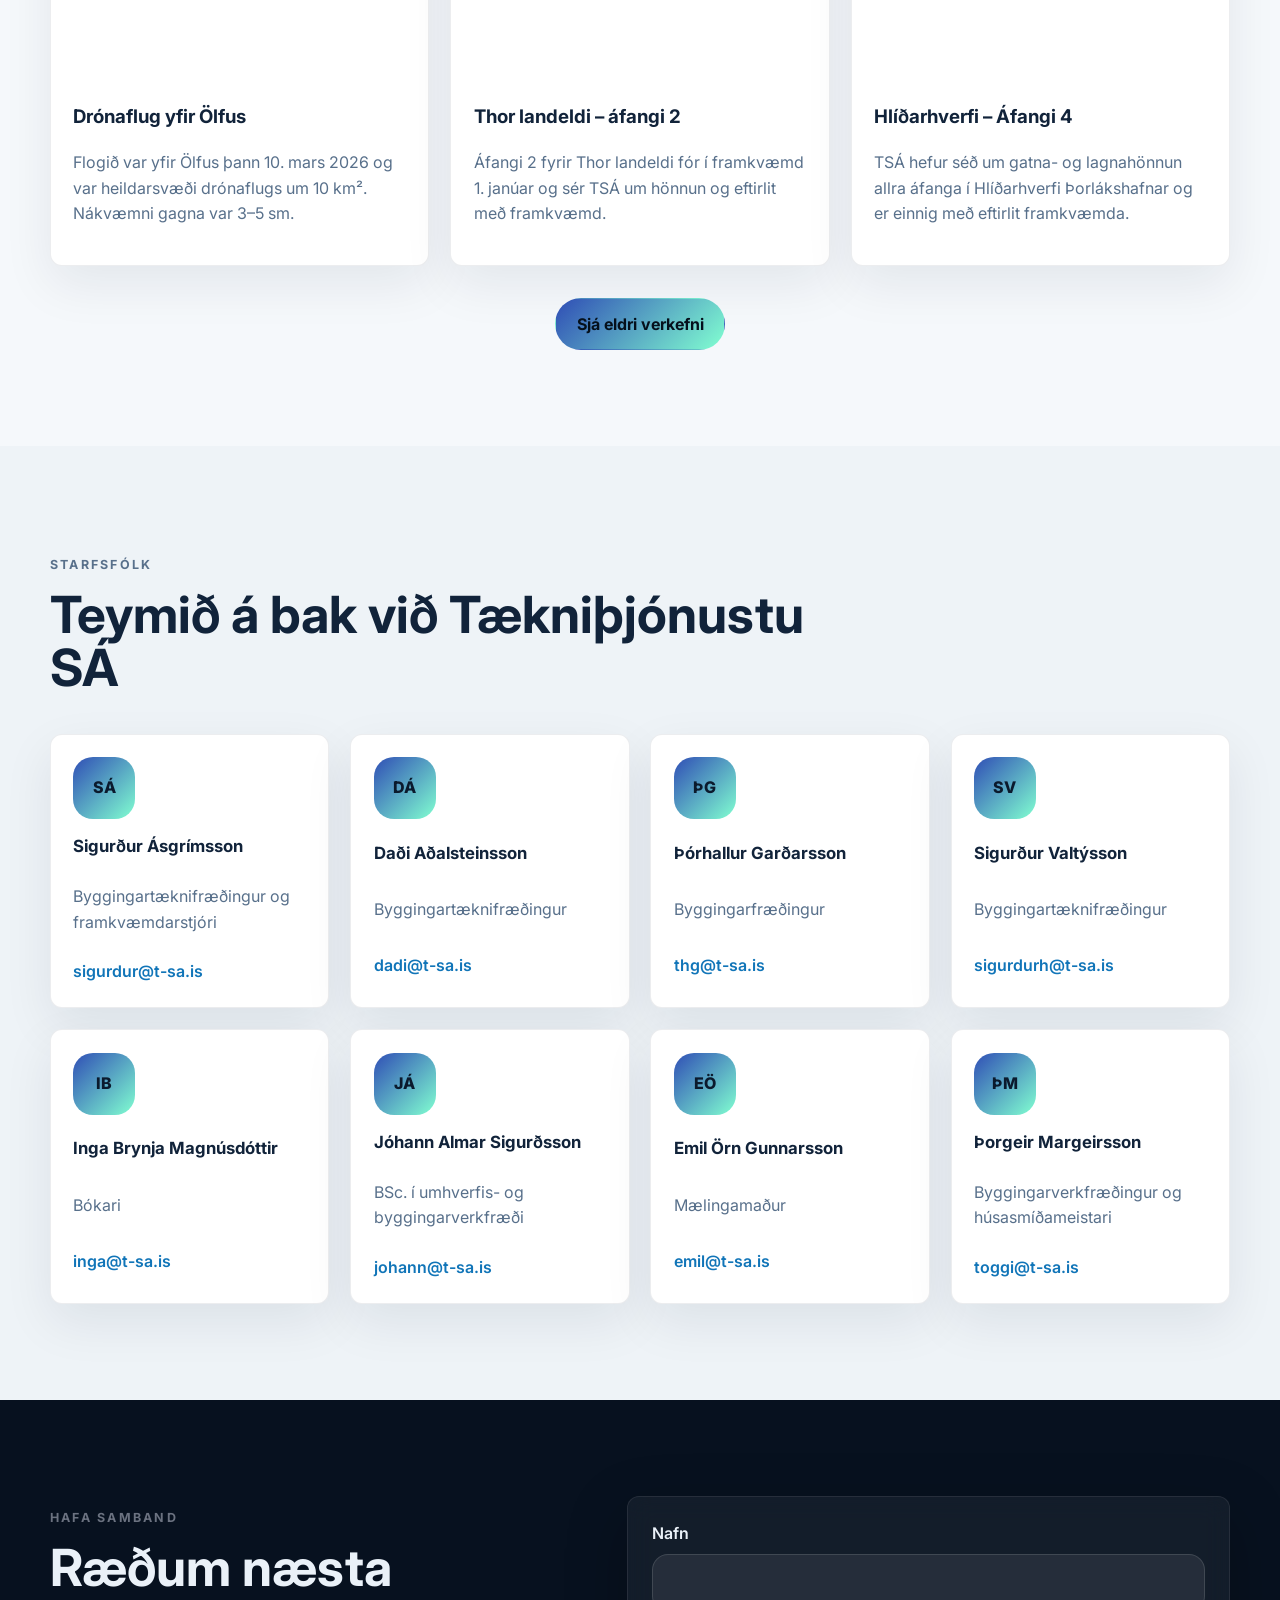
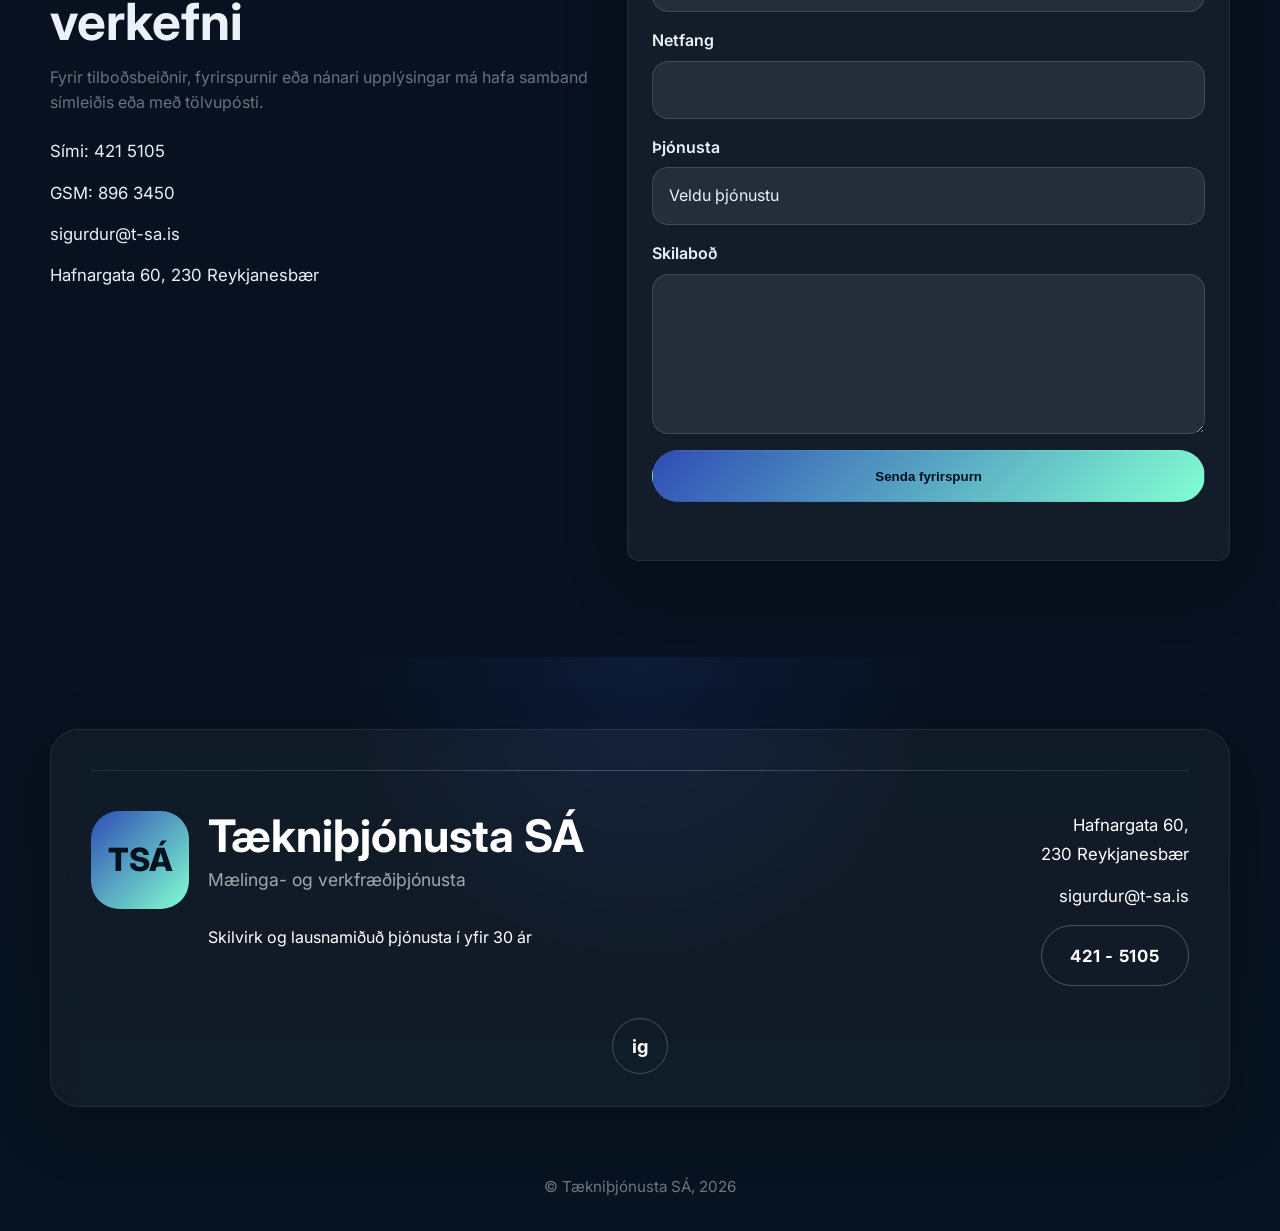
==== commit f723b146: "Add files via upload" ====
--- a/index.html
+++ b/index.html
@@ -70,8 +70,7 @@
               <li>Hönnun bygginga</li>
               <li>Hönnun samgöngumannvirkja</li>
               <li>Hönnun lagna</li>
-              <li>Innmælingar</li>
-              <li>Útsetningar</li>
+              <li>Innmælingar og útsetningar</li>
               <li><a href="dronamaelingar.html">Drónamælingar</a></li>
             </ul>
           </div>
@@ -170,36 +169,53 @@
     </section>
 
     <section class="section section-light" id="projects">
-      <div class="container">
-        <div class="section-heading reveal">
-          <p class="eyebrow">Verkefnaáherslur</p>
-          <h2>Undirstöður TSÁ</h2>
-        </div>
-        <div class="projects-grid">
-          <article class="project-card reveal">
-            <div class="project-image project-one"></div>
-            <div class="project-copy">
-              <h3>Framkvæmdir og uppbygging</h3>
-              <p>Mælingar, útsetningar og eftirlit með framkvæmdum fyrir byggingar og innviðauppbyggingu</p>
-            </div>
-          </article>
-          <article class="project-card reveal delay-1">
-            <div class="project-image project-two"></div>
-            <div class="project-copy">
-              <h3>Skipulag og hönnun</h3>
-              <p>Hönnun bygginga, samgöngumannvirkja og lagna út frá 30 ára reynslu.</p>
-            </div>
-          </article>
-          <article class="project-card reveal delay-2">
-            <div class="project-image project-three"></div>
-            <div class="project-copy">
-              <h3>Drónamælingar</h3>
-              <p>Tæp 10 ára reynsla af gagnasöfnun, gagnaúrvinnsla og gagnagreiningu með drónum.</p>
-            </div>
-          </article>
-        </div>
-      </div>
-    </section>
+  <div class="container">
+    <div class="section-heading reveal">
+      <p class="eyebrow">Verkefni</p>
+      <h2>Seinustu verkefni TSÁ</h2>
+      <p>Hér eru þrjú af nýjustu verkefnum fyrirtækisins.</p>
+    </div>
+
+    <div class="projects-grid">
+      <article class="project-card reveal">
+        <div class="project-image project-one"></div>
+        <div class="project-copy">
+          <h3>Drónaflug yfir Ölfus</h3>
+          <p>
+            Flogið var yfir Ölfus þann 10. mars 2026 og var heildarsvæði drónaflugs um
+            10 km². Nákvæmni gagna var 3–5 sm.
+          </p>
+        </div>
+      </article>
+
+      <article class="project-card reveal delay-1">
+        <div class="project-image project-two"></div>
+        <div class="project-copy">
+          <h3>Thor landeldi – áfangi 2</h3>
+          <p>
+            Áfangi 2 fyrir Thor landeldi fór í framkvæmd 1. janúar og sér TSÁ um
+            hönnun og eftirlit með framkvæmd.
+          </p>
+        </div>
+      </article>
+
+      <article class="project-card reveal delay-2">
+        <div class="project-image project-three"></div>
+        <div class="project-copy">
+          <h3>Hlíðarhverfi – Áfangi 4</h3>
+          <p>
+            TSÁ hefur séð um gatna- og lagnahönnun allra áfanga í Hlíðarhverfi
+            Þorlákshafnar og er einnig með eftirlit framkvæmda.
+          </p>
+        </div>
+      </article>
+    </div>
+
+    <div class="projects-cta reveal delay-2">
+      <a href="verkefni.html" class="btn btn-primary">Sjá eldri verkefni</a>
+    </div>
+  </div>
+</section>
 
     <section class="section section-light alt" id="team">
       <div class="container">
--- a/styles.css
+++ b/styles.css
@@ -293,6 +293,30 @@
   background: var(--white);
   border-radius: var(--radius);
 }
+
+.projects-cta {
+  display: flex;
+  justify-content: center;
+  margin-top: 2rem;
+}
+
+.projects-grid-archive {
+  grid-template-columns: repeat(3, 1fr);
+}
+
+@media (max-width: 1080px) {
+  .projects-grid-archive {
+    grid-template-columns: repeat(2, 1fr);
+  }
+}
+
+@media (max-width: 760px) {
+  .projects-grid-archive {
+    grid-template-columns: 1fr;
+  }
+}
+
+
 .card {
   padding: 1.5rem;
 }
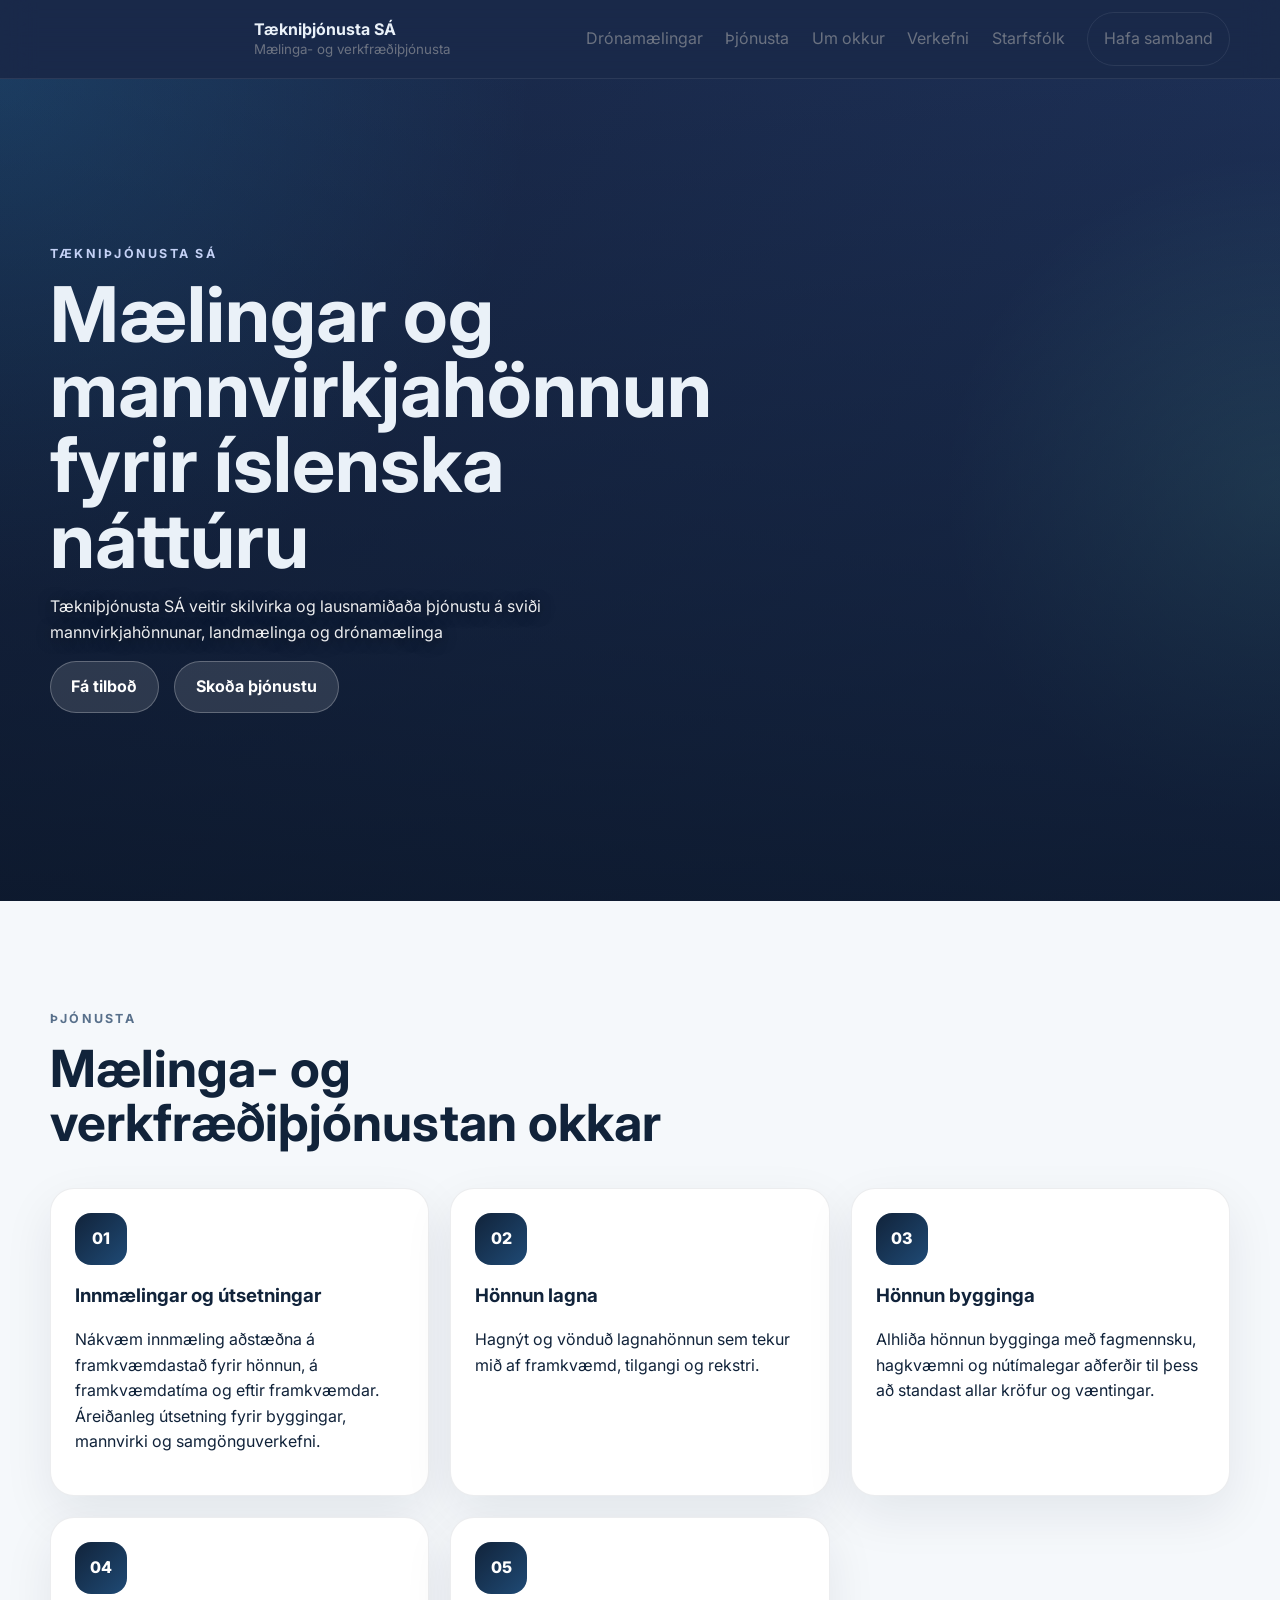
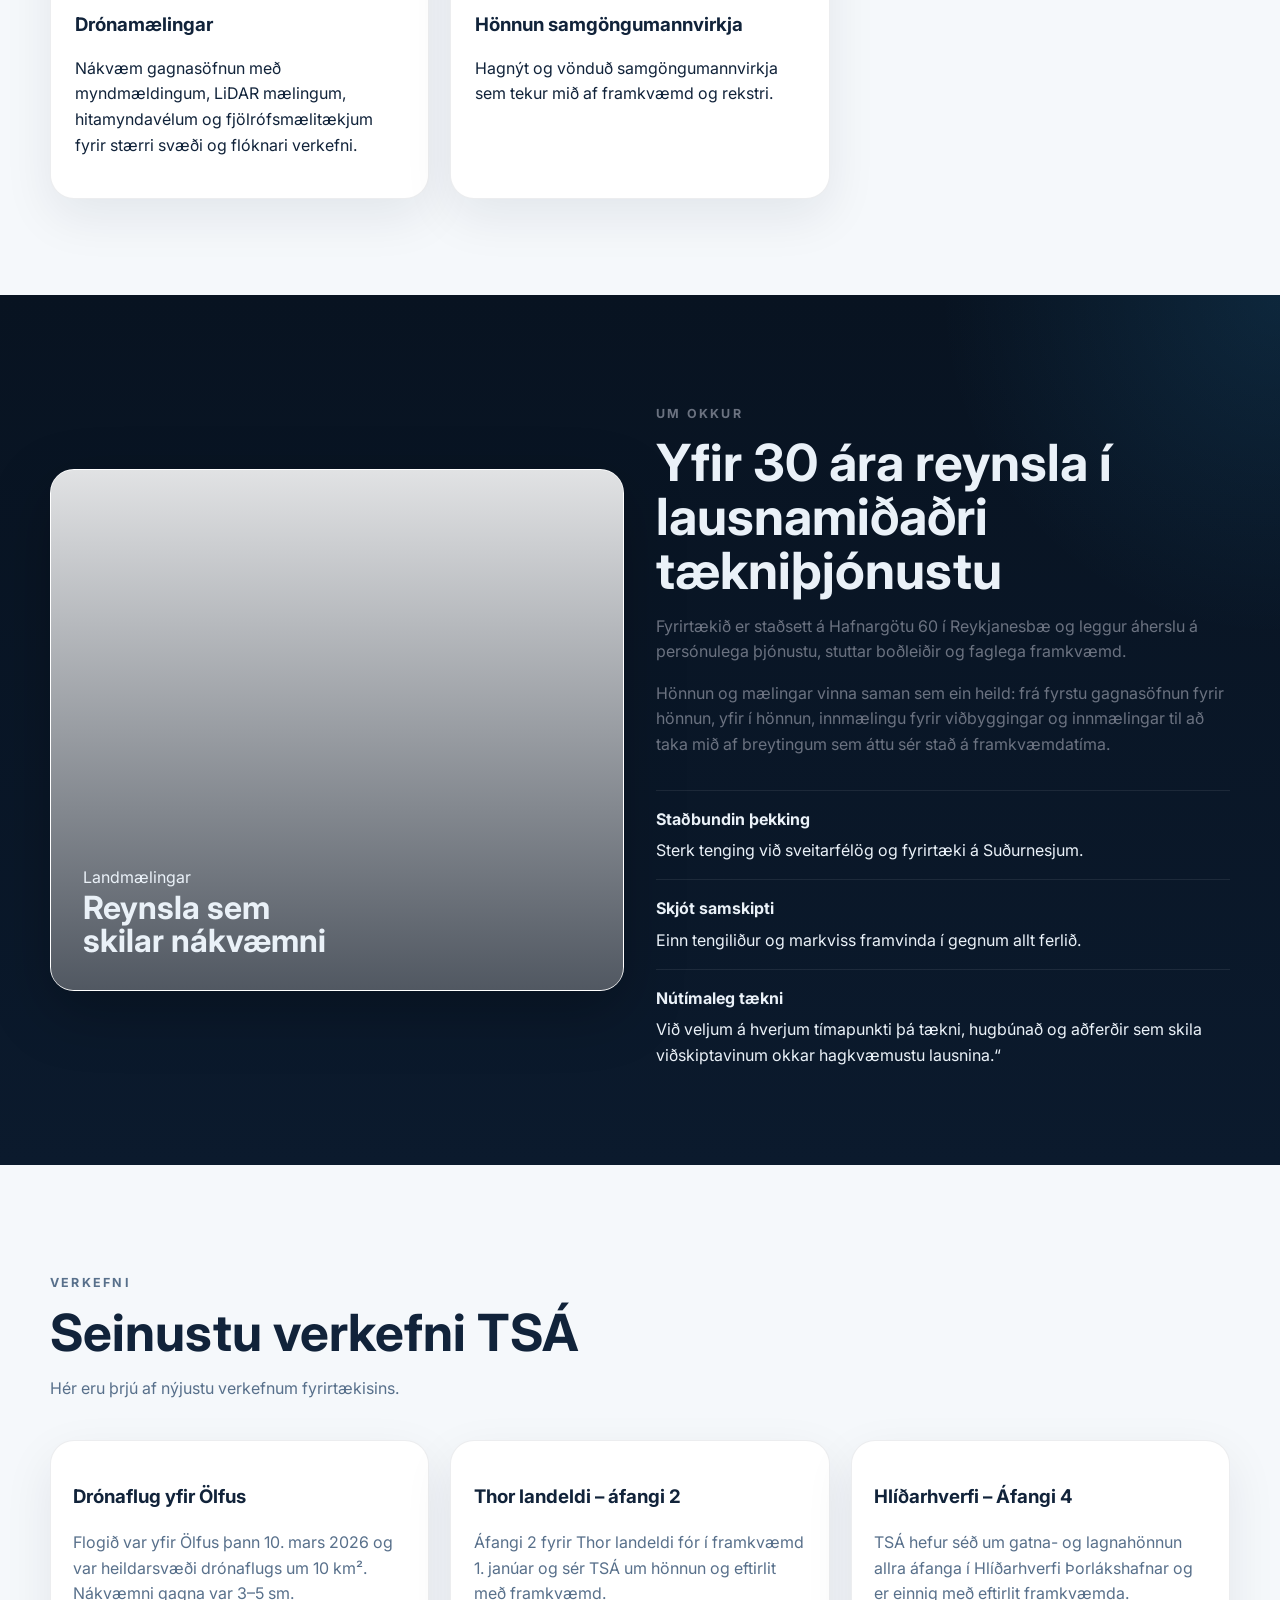
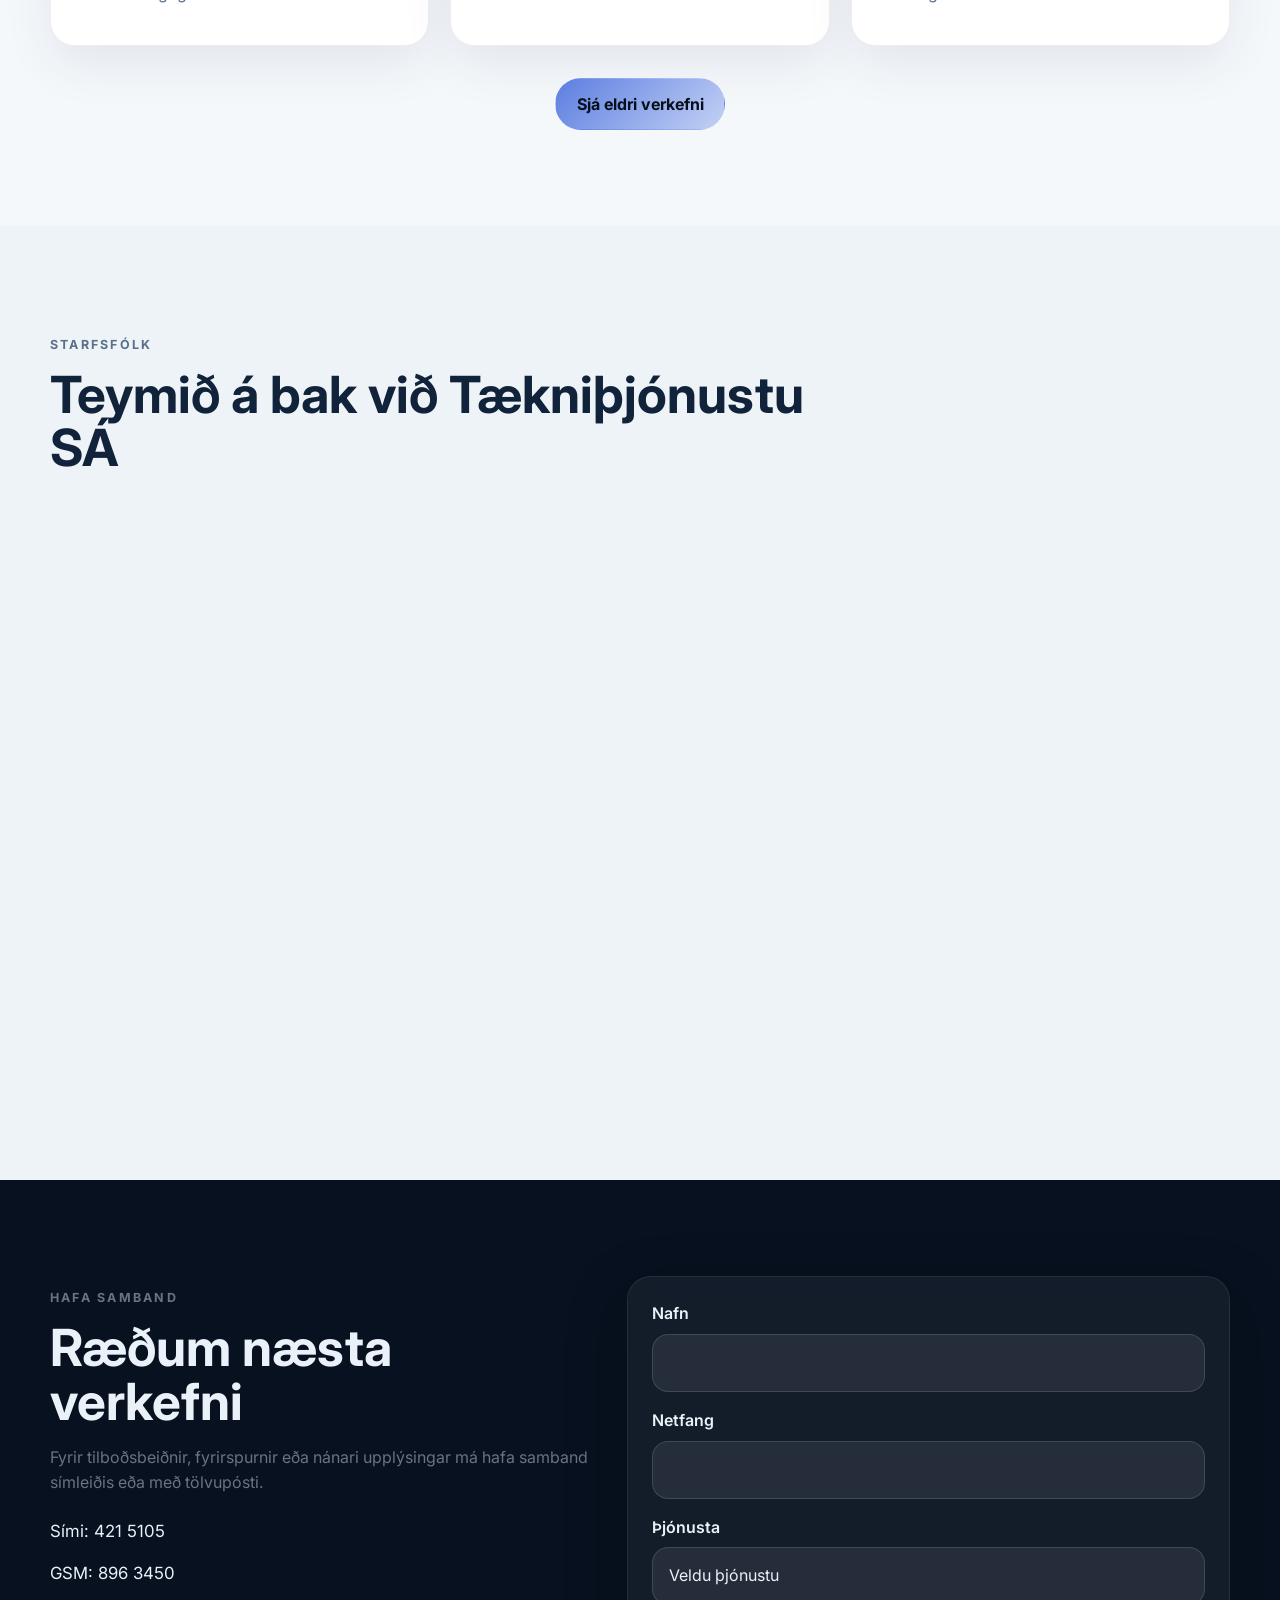
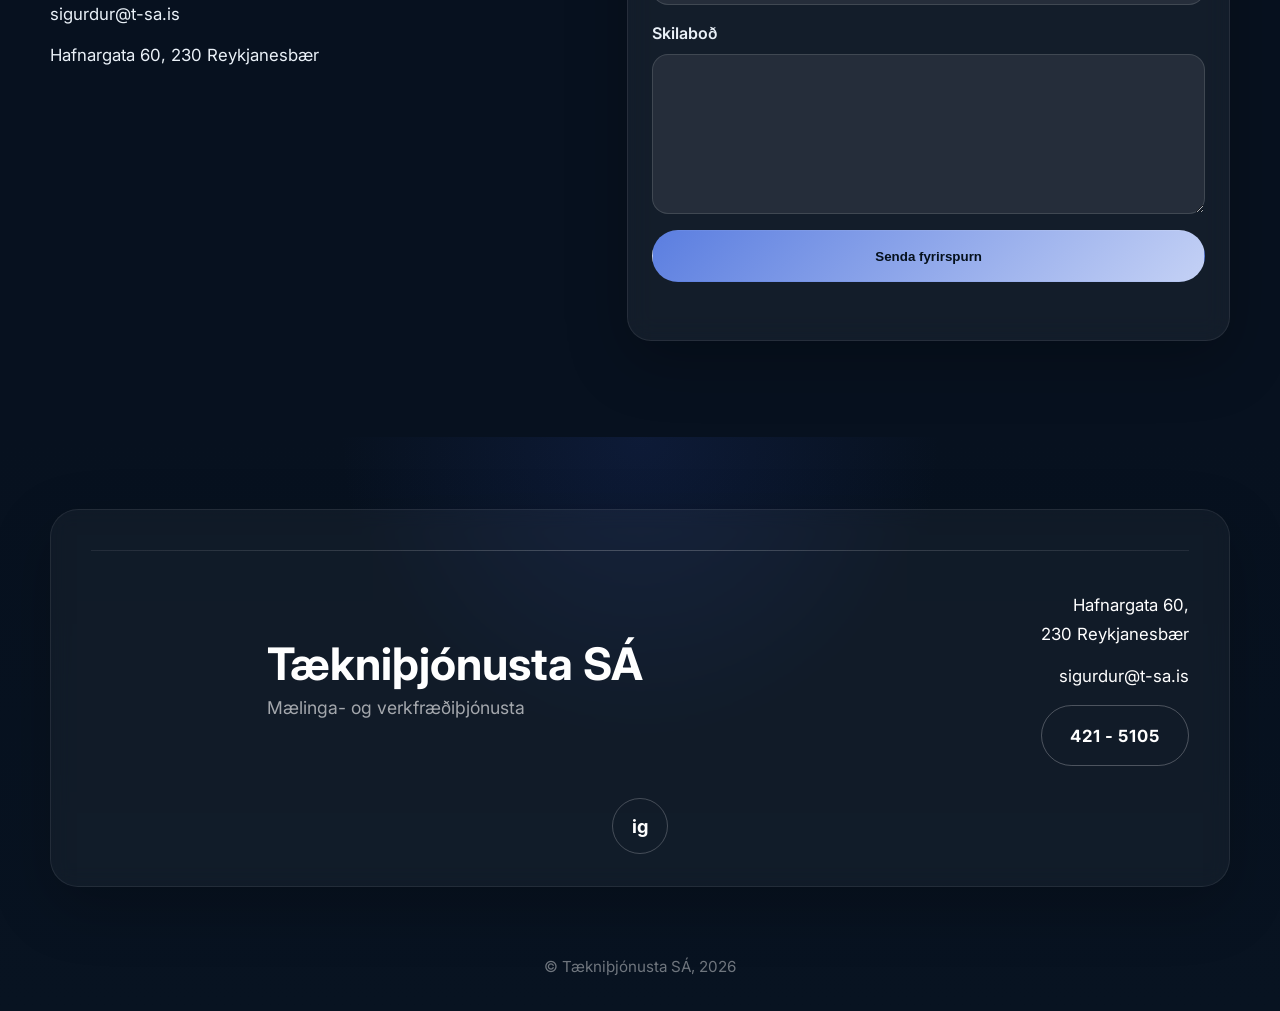
==== commit 53d01c9d: "Add files via upload" ====
--- a/index.html
+++ b/index.html
@@ -13,8 +13,8 @@
 <body>
   <header class="site-header" id="top">
     <div class="container nav-wrapper">
-      <a href="#top" class="brand" aria-label="Tækniþjónusta SÁ heim">
-        <span class="brand-mark">TSÁ</span>
+      <a href="index.html" class="brand" aria-label="Tækniþjónusta SÁ heim">
+        <img src="data/imgs/TSA_Tækniþjonusta-__logo-id-removebg-preview.png" alt="">
         <span class="brand-text">
           <strong>Tækniþjónusta SÁ</strong>
           <small>Mælinga- og verkfræðiþjónusta</small>
@@ -38,20 +38,23 @@
 
   <main>
     <section class="hero">
+      <video class="hero-video" autoplay muted loop playsinline>
+  <source src="data/video/sjor.mp4" type="video/mp4">
+</video>
       <div class="hero-overlay"></div>
       <div class="container hero-grid">
         <div class="hero-content reveal">
-          <p class="eyebrow">Skilvirk og lausnamiðuð þjónusta</p>
+          <p class="eyebrow">Tækniþjónusta SÁ</p>
           <h1>Mælingar og mannvirkjahönnun fyrir íslenska náttúru</h1>
           <p class="hero-text">
-            Tækniþjónusta SÁ veitir faglega þjónustu á sviði framkvæmdamælinga,
-            drónamælinga og hönnunar mannvirkja
+            Tækniþjónusta SÁ veitir skilvirka og lausnamiðaða þjónustu á sviði mannvirkjahönnunar, landmælinga og drónamælinga
           </p>
           <div class="hero-actions">
             <a href="#contact" class="btn btn-primary">Fá tilboð</a>
-            <a href="#services" class="btn btn-secondary">Skoða þjónustu</a>
+            <a href="#services" class="btn btn-primary">Skoða þjónustu</a>
           </div>
           <div class="hero-stats">
+            <!--
             <article>
               <strong>30+</strong>
               <span>ára starfsemi</span>
@@ -60,21 +63,23 @@
               <strong>8</strong>
               <span>sérfræðingar</span>
             </article>
-          </div>
-        </div>
-
+            -->
+          </div>
+        </div>
+<!--
         <aside class="hero-panel reveal delay-1">
           <div class="glass-card">
             <p class="panel-label">Helstu þjónustur</p>
             <ul class="service-bullets">
               <li>Hönnun bygginga</li>
-              <li>Hönnun samgöngumannvirkja</li>
+              <li>Hönnun samgögumannvirkja</li>
               <li>Hönnun lagna</li>
               <li>Innmælingar og útsetningar</li>
               <li><a href="dronamaelingar.html">Drónamælingar</a></li>
             </ul>
           </div>
         </aside>
+        -->
       </div>
     </section>
 
@@ -178,7 +183,7 @@
 
     <div class="projects-grid">
       <article class="project-card reveal">
-        <div class="project-image project-one"></div>
+        <img src="data/imgs/Thorlakshofn.png" alt="">
         <div class="project-copy">
           <h3>Drónaflug yfir Ölfus</h3>
           <p>
@@ -189,7 +194,7 @@
       </article>
 
       <article class="project-card reveal delay-1">
-        <div class="project-image project-two"></div>
+        <img src="data/imgs/afangi_2.png" alt="">
         <div class="project-copy">
           <h3>Thor landeldi – áfangi 2</h3>
           <p>
@@ -200,7 +205,7 @@
       </article>
 
       <article class="project-card reveal delay-2">
-        <div class="project-image project-three"></div>
+        <img src="data/imgs/Hlidarhverfi.png" alt="">
         <div class="project-copy">
           <h3>Hlíðarhverfi – Áfangi 4</h3>
           <p>
@@ -331,15 +336,15 @@
 
       <div class="footer-content">
         <div class="footer-brand-block">
-          <a href="#top" class="footer-brand" aria-label="Tækniþjónusta SÁ heim">
-            <span class="footer-brand-mark">TSÁ</span>
+          <a href="#" class="footer-brand" aria-label="Tækniþjónusta SÁ heim">
+             <img src="data/imgs/TSA_Tækniþjonusta-__logo-id-removebg-preview.png" alt="">
             <div class="footer-brand-copy">
               <strong>Tækniþjónusta SÁ</strong>
               <span>Mælinga- og verkfræðiþjónusta</span>
             </div>
           </a>
 
-          <p class="footer-tagline">Skilvirk og lausnamiðuð þjónusta í yfir 30 ár</p>
+          
         </div>
 
         <div class="footer-contact-block">
--- a/styles.css
+++ b/styles.css
@@ -5,33 +5,13 @@
   --text: #eaf1f8;
   --muted: #6B7280;;
   --line: rgba(255, 255, 255, 0.08);
-  --accent: #35b7ff;
-  --accent-2: #81ffd1;
+  --accent: #5B7EE0;
+  --accent-2: #C4D1F5;
   --white: #ffffff;
   --shadow: 0 20px 60px rgba(0, 0, 0, 0.25);
   --radius: 24px;
   --container: min(1180px, calc(100% - 2rem));
 }
-
-:root {
-  --bg: #5B7EE0;
-  --bg-soft: #E8EEFF;      /* very light blue */
-  --panel: #F4F7FF;        /* almost white with blue tint */
-
-  --primary: #5B7EE0;
-  --primary-dark: #4666C9;
-  --accent: #2F4DB5;
-
-  --text-dark: #1A1A1A;
-  --text-light: #FFFFFF;
-  --text-muted: #6B7280;
-
-  --border: #D6DEFF;
-
-  --radius: 12px;
-}
-
-
 
 * { box-sizing: border-box; }
 html { scroll-behavior: smooth; }
@@ -81,6 +61,28 @@
 .brand-text { display: flex; flex-direction: column; line-height: 1.1; }
 .brand-text small { color: var(--muted); margin-top: 0.2rem; }
 
+.brand {
+  display: flex;
+  align-items: center;
+  gap: 0.9rem;
+  min-width: 0;
+}
+
+.brand img {
+  width: 190px;
+  height: auto;
+  display: block;
+  object-fit: contain;
+  flex-shrink: 0;
+}
+
+.brand-text {
+  display: flex;
+  flex-direction: column;
+  line-height: 1.1;
+  min-width: 0;
+}
+
 .site-nav {
   display: flex;
   align-items: center;
@@ -128,9 +130,34 @@
   background:
     radial-gradient(circle at top left, rgba(53, 183, 255, 0.20), transparent 35%),
     radial-gradient(circle at right center, rgba(129, 255, 209, 0.15), transparent 25%),
-    linear-gradient(120deg, rgba(3, 11, 21, 0.92), rgba(8, 24, 44, 0.84)),
-    url('https://images.unsplash.com/photo-1504917595217-d4dc5ebe6122?auto=format&fit=crop&w=1400&q=80') center/cover;
-}
+    linear-gradient(120deg, rgba(3, 11, 21, 0.72), rgba(8, 24, 44, 0.66));
+}
+
+.hero-video {
+  position: absolute;
+  inset: 0;
+  width: 100%;
+  height: 100%;
+  object-fit: cover;
+  z-index: 0;
+}
+
+.hero-overlay {
+  position: absolute;
+  inset: 0;
+  z-index: 1;
+  background: linear-gradient(to top, rgba(7, 17, 31, 0.78), rgba(7, 17, 31, 0.28));
+}
+
+.hero-grid {
+  position: relative;
+  z-index: 2;
+  display: grid;
+  grid-template-columns: 1.3fr 0.7fr;
+  gap: 2rem;
+  padding: 5rem 0;
+}
+
 .hero-overlay {
   position: absolute;
   inset: 0;
@@ -171,6 +198,12 @@
   flex-wrap: wrap;
   gap: 0.9rem;
 }
+.hero-text {
+  color: rgba(255, 255, 255, 0.92);
+  text-shadow: 0 2px 14px rgba(0, 0, 0, 0.55);
+  max-width: 55ch;
+}
+
 .btn {
   display: inline-flex;
   align-items: center;
@@ -192,6 +225,33 @@
   background: rgba(255,255,255,0.05);
 }
 .btn-full { width: 100%; }
+/* HERO BUTTON STYLE */
+.hero .btn-primary {
+  background: rgba(255, 255, 255, 0.12);   /* transparent */
+  color: #ffffff;
+  backdrop-filter: blur(10px);
+  border: 1px solid rgba(255, 255, 255, 0.25);
+}
+
+.hero .btn-secondary {
+  background: rgba(255, 255, 255, 0.05);   /* more subtle */
+  color: #ffffff;
+  border: 1px solid rgba(255, 255, 255, 0.18);
+}
+
+.hero .btn-primary:hover {
+  background: rgba(255, 255, 255, 0.2);
+  transform: translateY(-2px);
+}
+
+.hero .btn-secondary:hover {
+  background: rgba(255, 255, 255, 0.12);
+}
+
+.hero .btn {
+  backdrop-filter: blur(0.5px);
+  -webkit-backdrop-filter: blur(0.5px);
+}
 
 .hero-stats {
   display: flex;
@@ -539,9 +599,9 @@
 
 .footer-content {
   display: grid;
-  grid-template-columns: 1.45fr 0.95fr;
+  grid-template-columns: minmax(0, 1.3fr) minmax(260px, 0.7fr);
   gap: 2rem;
-  align-items: start;
+  align-items: center;
 }
 
 .footer-brand-block {
@@ -587,8 +647,31 @@
   font-size: 1.1rem;
 }
 
+.footer-brand {
+  display: flex;
+  align-items: center;
+  gap: 1rem;   /* was 1.2rem */
+}
+
+.footer-brand img {
+  width: 160px;
+  max-width: 100%;
+  height: auto;
+  display: block;
+  object-fit: contain;
+  flex-shrink: 0;
+}
+
+.footer-brand-copy {
+  display: flex;
+  flex-direction: column;
+  align-items: flex-start;
+  line-height: 1.12;
+  min-width: 0;
+}
+
 .footer-tagline {
-  margin: 1rem 0 0 7.3rem;
+  margin: 1rem 0 0;
   color: var(--white);
   font-size: 1rem;
   line-height: 1.5;
@@ -712,6 +795,10 @@
   .footer-contact-block a {
     font-size: 1rem;
   }
+
+  .footer-brand img {
+  width: 120px;
+}
 }
 
 .reveal {
